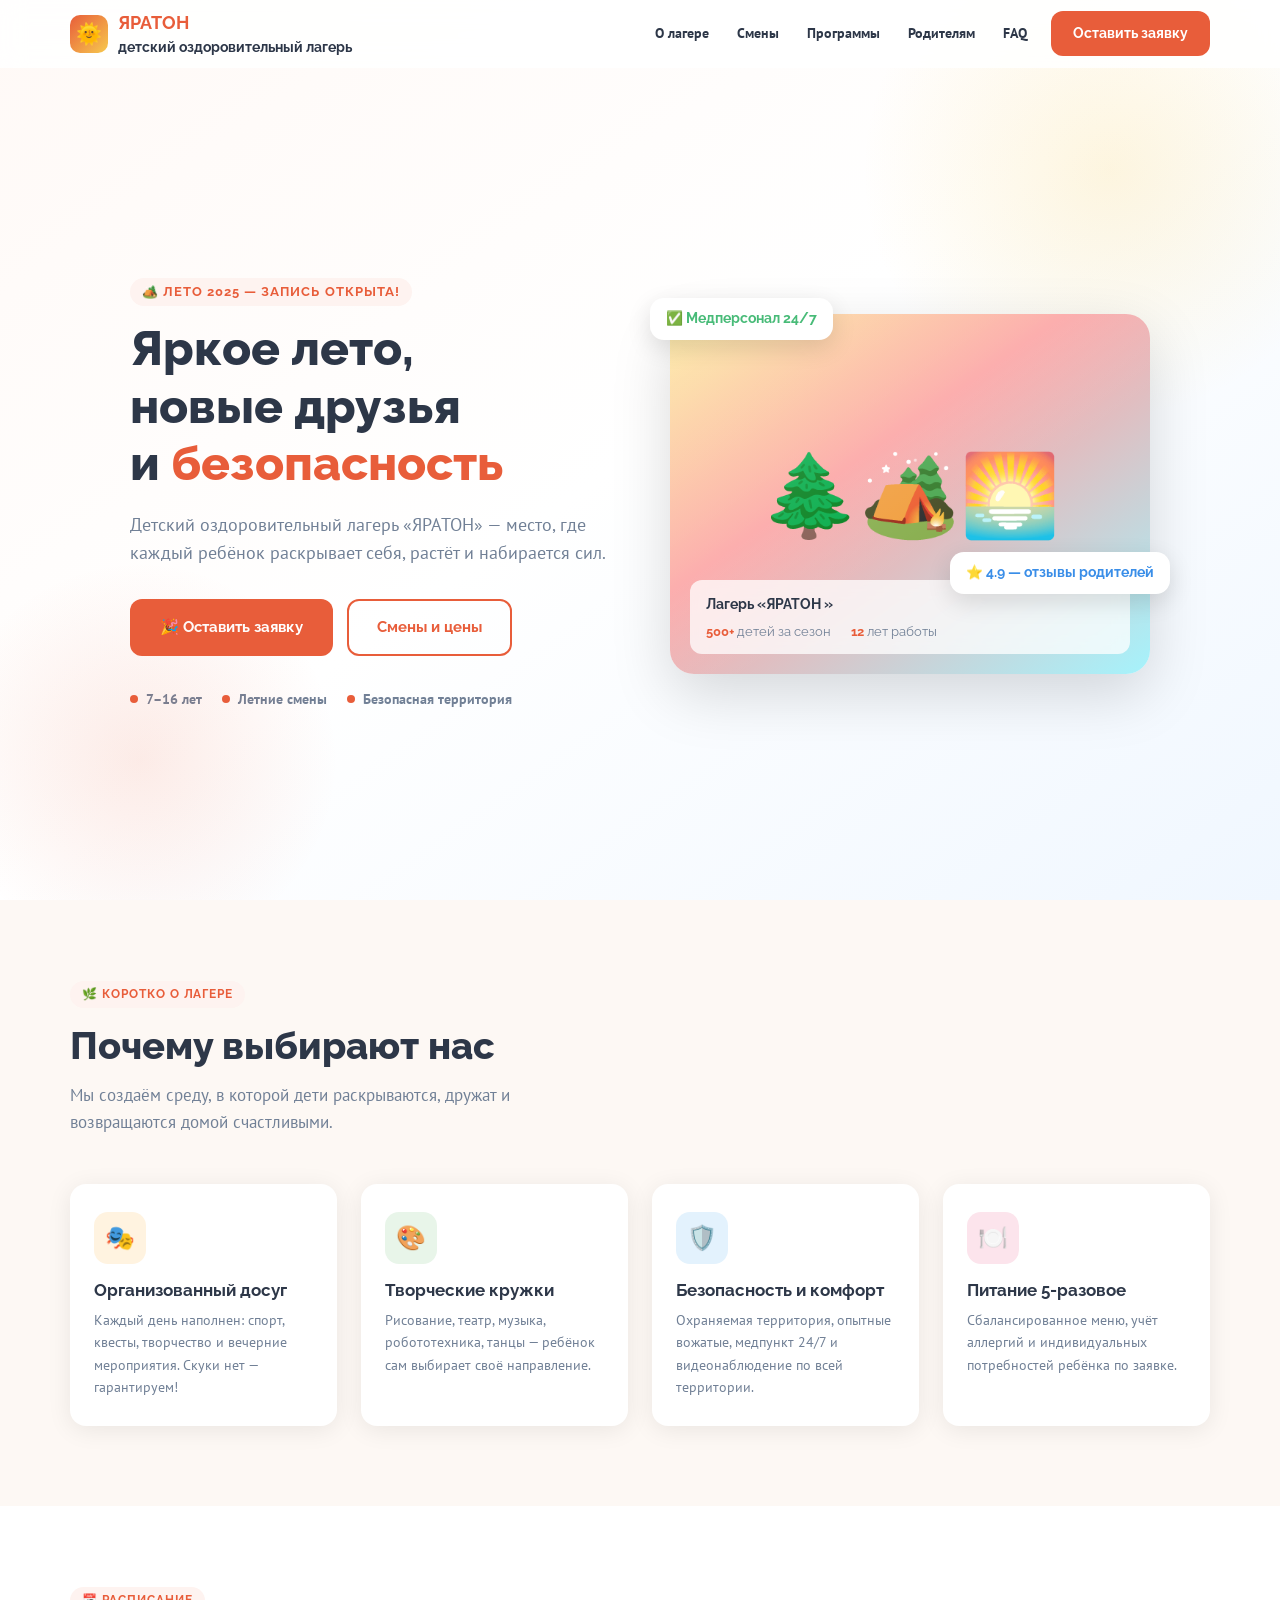
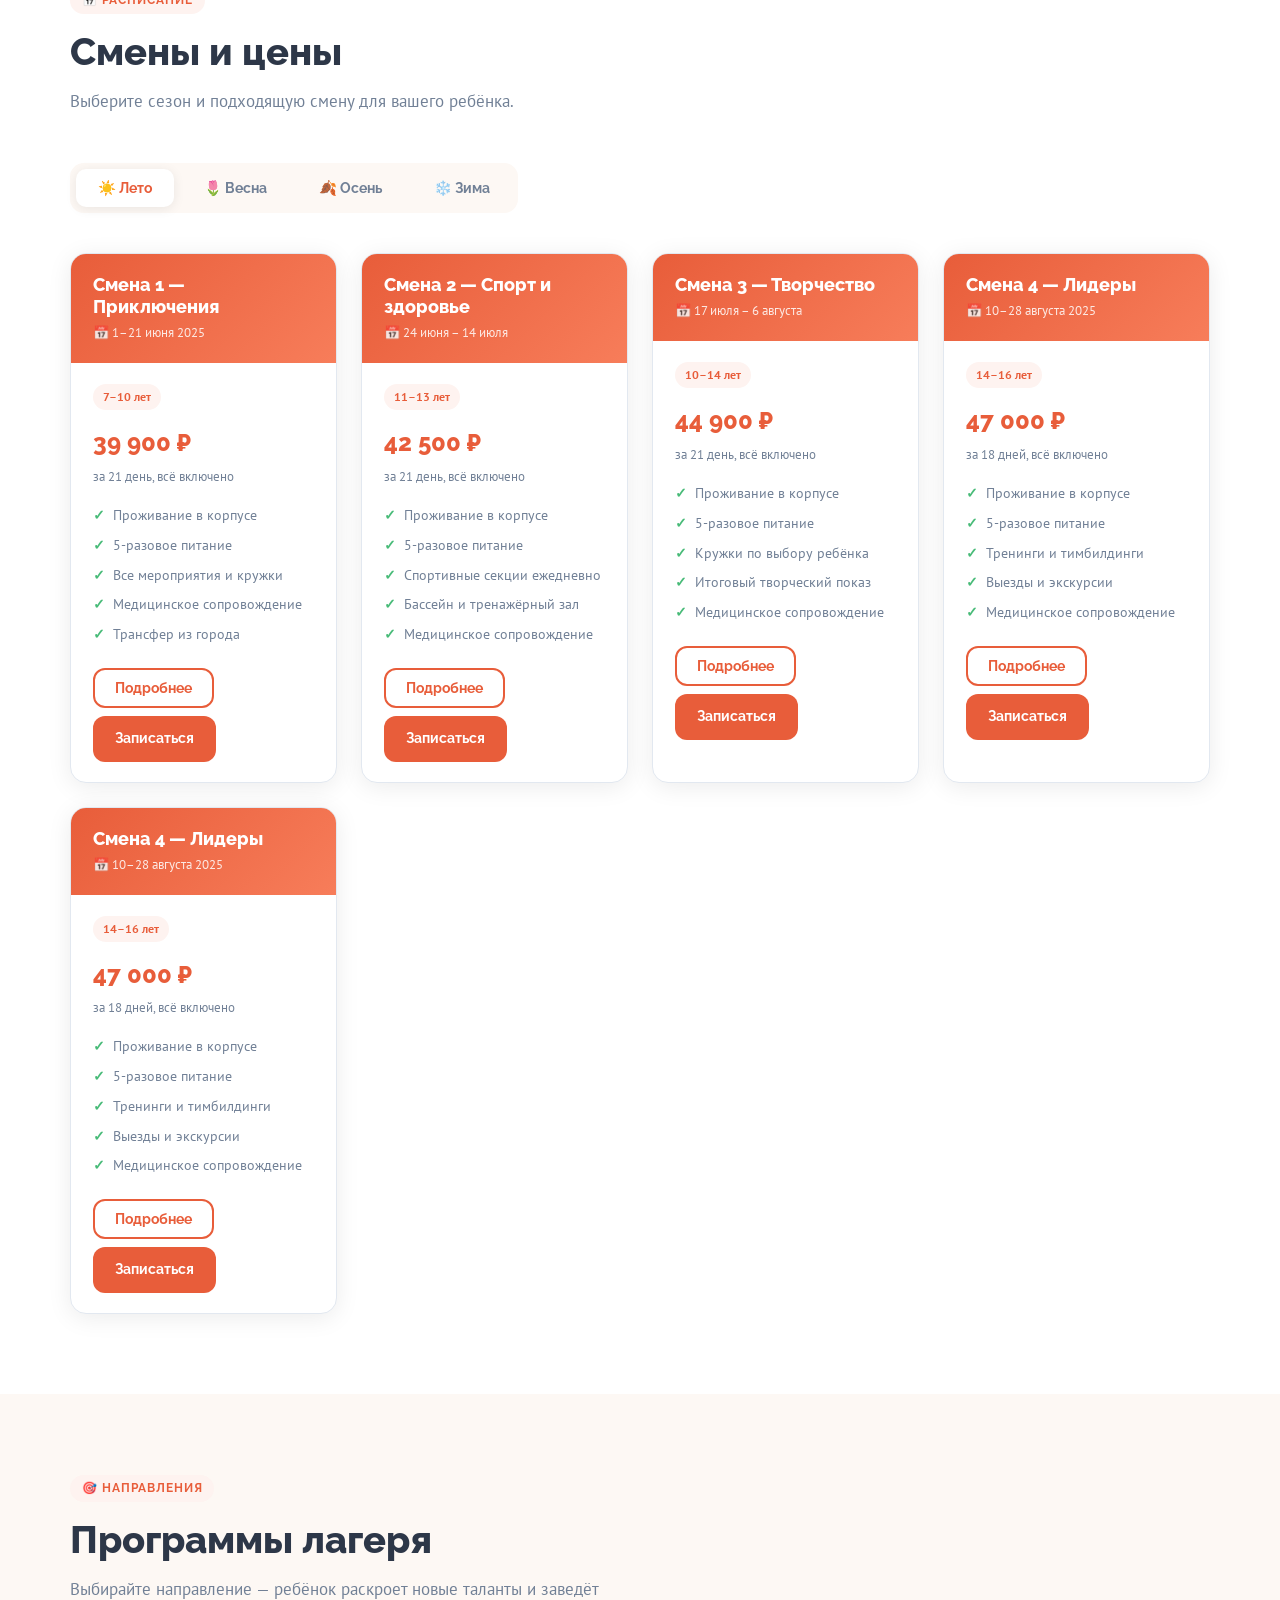
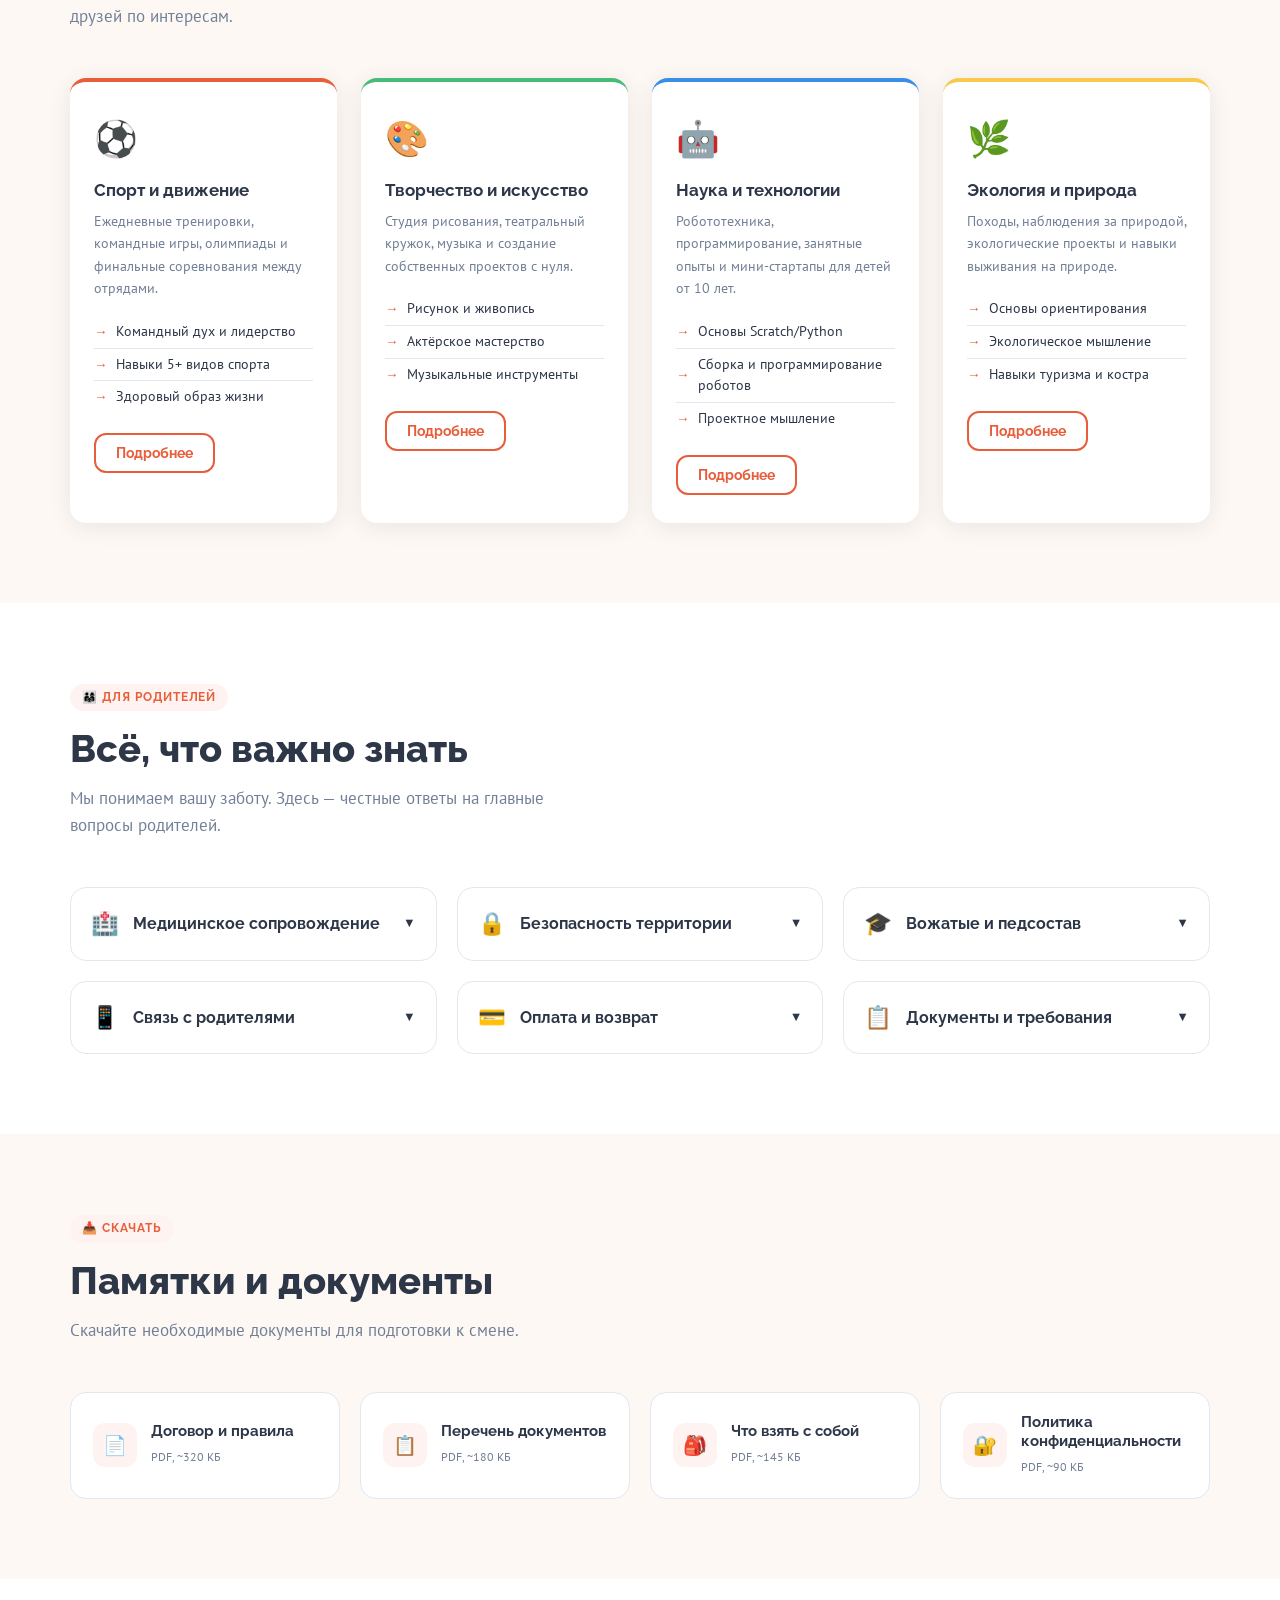
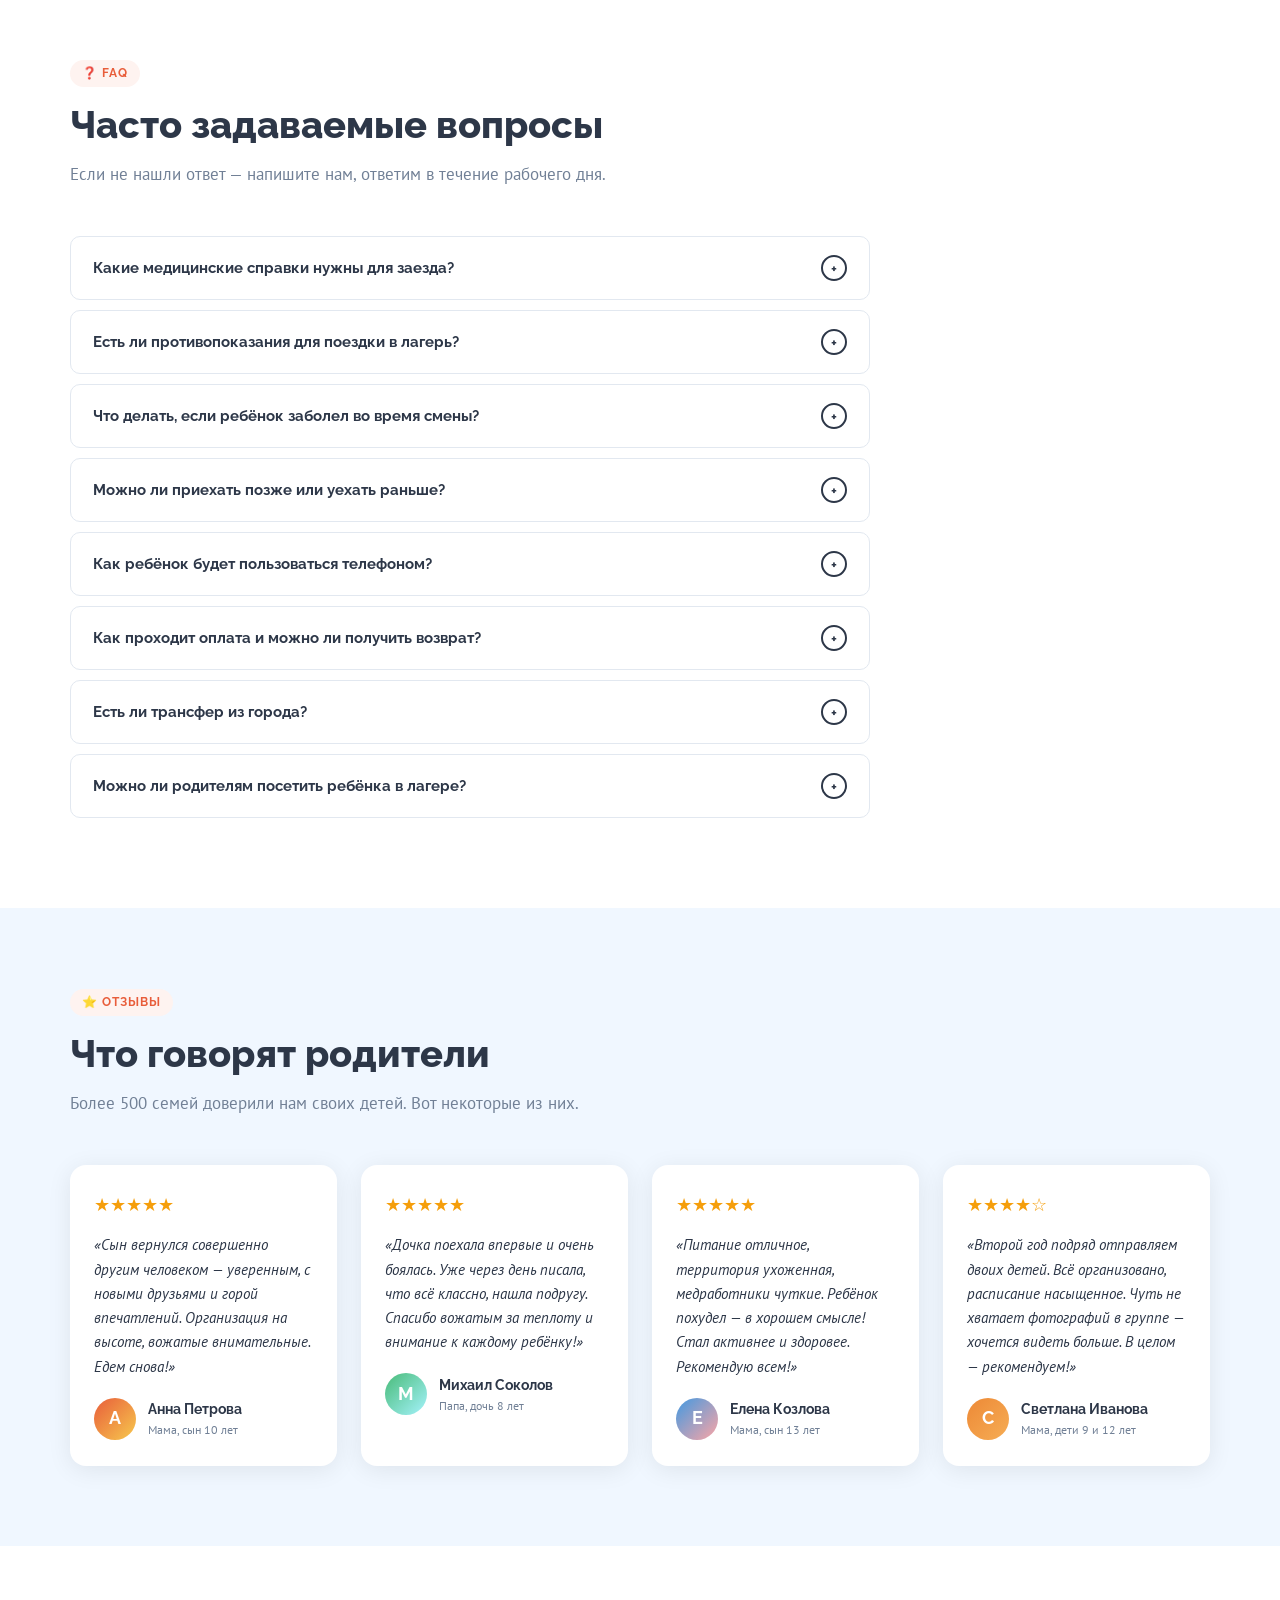
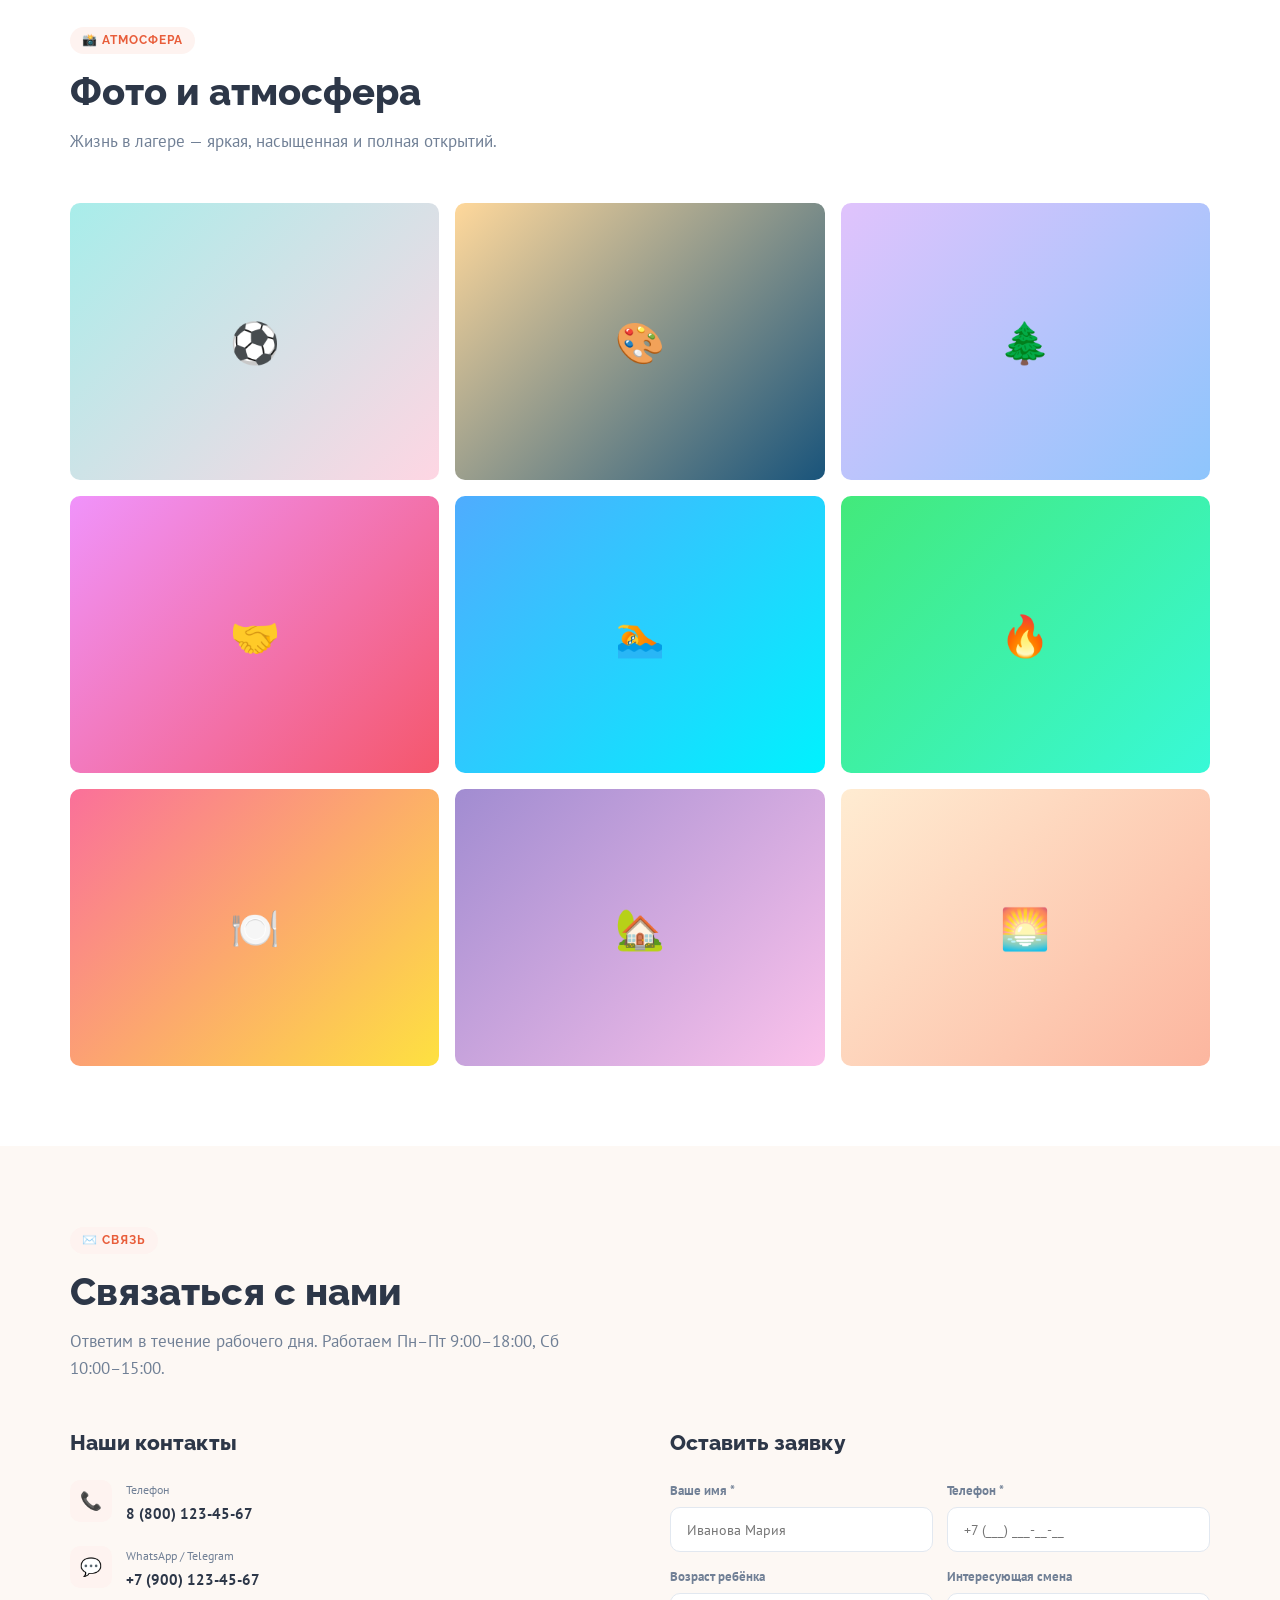
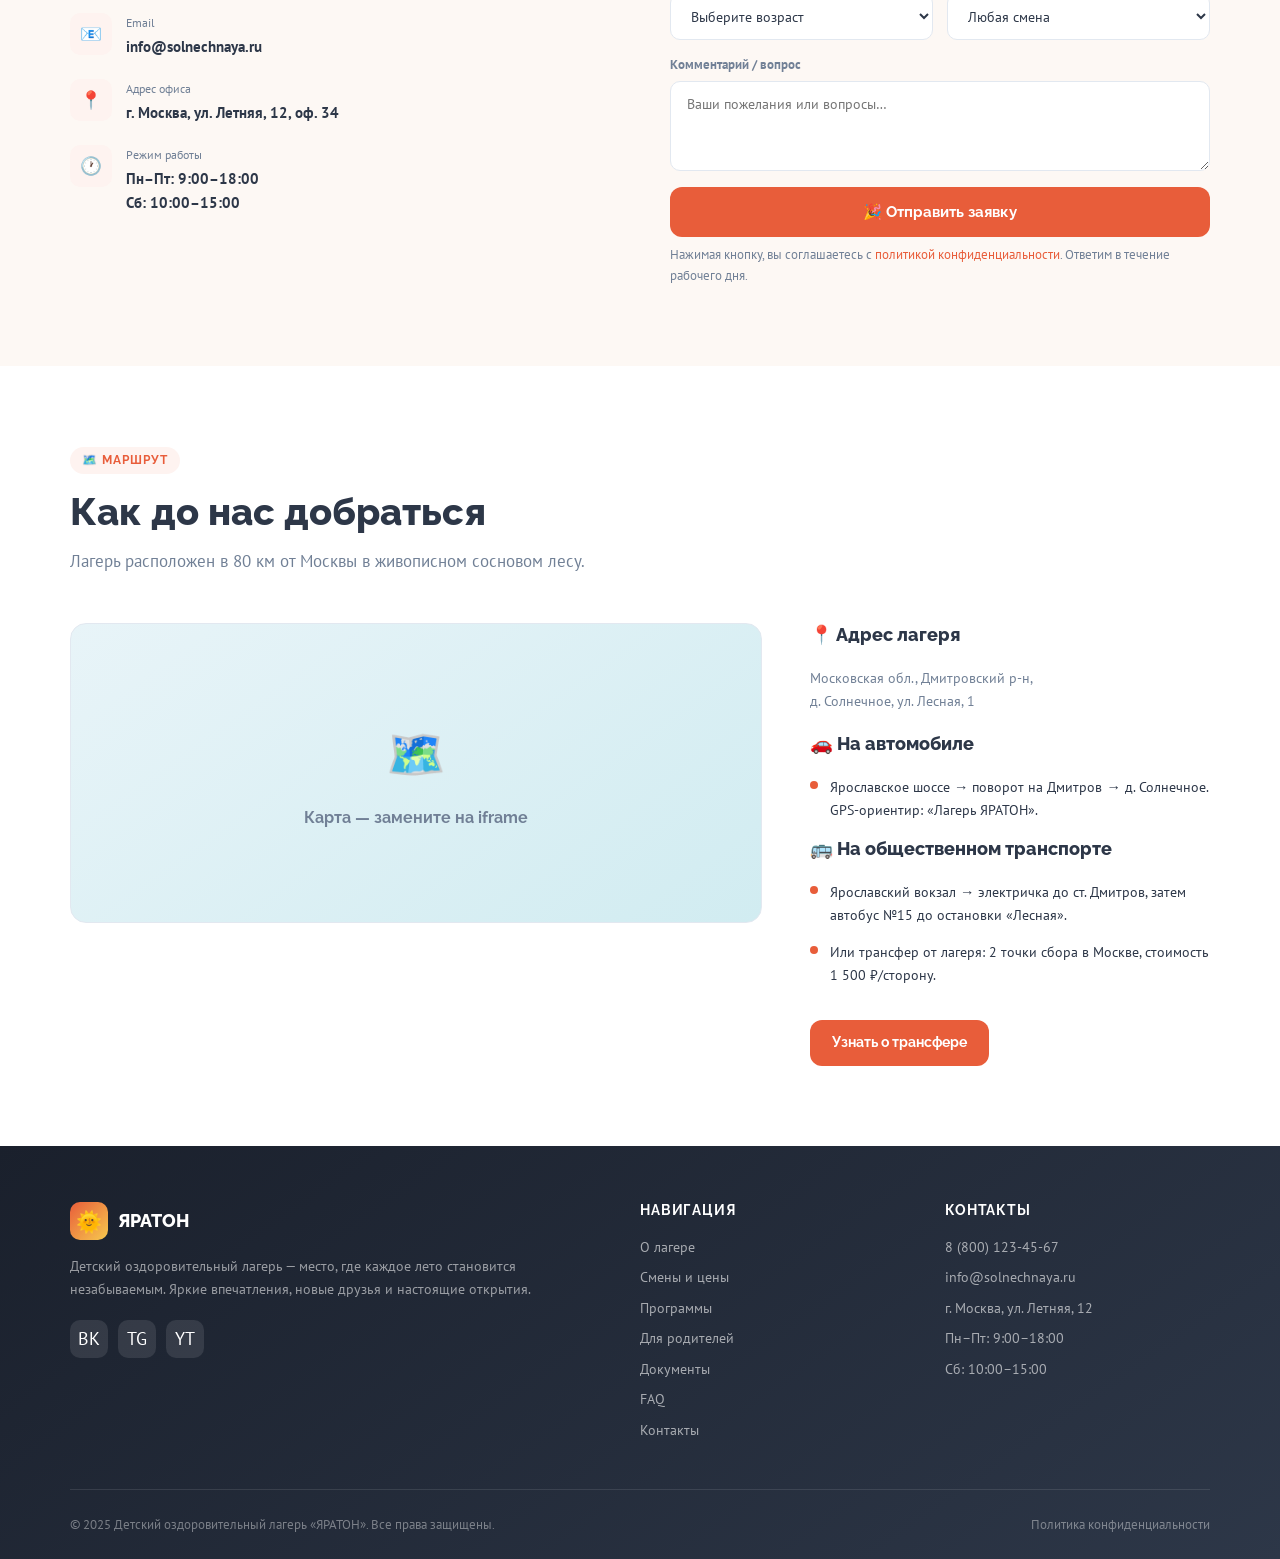
==== camp-landing.html @ 7d393b55 "Add files via upload" ====
<!DOCTYPE html>
<html lang="ru">
<head>
<meta charset="UTF-8">
<meta name="viewport" content="width=device-width, initial-scale=1.0">
<title>Лагерь «Яратон» — детский оздоровительный лагерь</title>
<link href="https://fonts.googleapis.com/css2?family=Raleway:wght@400;600;700;800&family=PT+Sans:wght@400;700&display=swap" rel="stylesheet">
<style>
/* ===== RESET & BASE ===== */
*, *::before, *::after { box-sizing: border-box; margin: 0; padding: 0; }
html { scroll-behavior: smooth; font-size: 16px; }
body {
  font-family: 'PT Sans', sans-serif;
  color: #2d3748;
  background: #fff;
  overflow-x: hidden;
  line-height: 1.6;
}

/* ===== VARIABLES ===== */
:root {
  --primary: #e85d3a;
  --primary-dark: #c94825;
  --primary-light: #fef3f0;
  --secondary: #3a8ee8;
  --accent: #f7c94e;
  --green: #48bb78;
  --bg-soft: #fdf8f4;
  --bg-section: #f0f7ff;
  --text: #2d3748;
  --text-light: #718096;
  --border: #e2e8f0;
  --radius: 16px;
  --radius-sm: 10px;
  --shadow: 0 4px 24px rgba(0,0,0,.08);
  --shadow-hover: 0 12px 40px rgba(0,0,0,.15);
  --transition: .28s cubic-bezier(.4,0,.2,1);
}

h1,h2,h3,h4,h5 { font-family: 'Raleway', sans-serif; line-height: 1.25; }
a { color: inherit; text-decoration: none; }
img { display: block; max-width: 100%; }
ul { list-style: none; }
button, input, textarea, select { font-family: 'PT Sans', sans-serif; }

/* ===== UTILITY ===== */
.container { max-width: 1180px; margin: 0 auto; padding: 0 20px; }
.section { padding: 80px 0; }
.section-title {
  font-size: clamp(1.6rem, 3vw, 2.4rem);
  font-weight: 800;
  color: var(--text);
  margin-bottom: 12px;
}
.section-sub {
  color: var(--text-light);
  font-size: 1.05rem;
  margin-bottom: 48px;
  max-width: 540px;
}
.tag {
  display: inline-block;
  background: var(--primary-light);
  color: var(--primary);
  font-family: 'Raleway', sans-serif;
  font-size: .75rem;
  font-weight: 700;
  letter-spacing: .08em;
  text-transform: uppercase;
  padding: 4px 12px;
  border-radius: 999px;
  margin-bottom: 14px;
}

/* ===== BUTTONS ===== */
.btn {
  display: inline-flex; align-items: center; gap: 8px;
  padding: 14px 28px;
  border-radius: 12px;
  font-family: 'Raleway', sans-serif;
  font-weight: 700;
  font-size: .95rem;
  cursor: pointer;
  border: 2px solid transparent;
  transition: var(--transition);
  outline: none;
  white-space: nowrap;
}
.btn:focus-visible { box-shadow: 0 0 0 3px rgba(232,93,58,.4); }
.btn-primary {
  background: var(--primary);
  color: #fff;
}
.btn-primary:hover { background: var(--primary-dark); transform: translateY(-2px); box-shadow: 0 8px 24px rgba(232,93,58,.35); }
.btn-secondary {
  background: transparent;
  color: var(--primary);
  border-color: var(--primary);
}
.btn-secondary:hover { background: var(--primary-light); transform: translateY(-2px); }
.btn-sm { padding: 10px 20px; font-size: .85rem; }

/* ===== HEADER ===== */
#header {
  position: fixed; top: 0; left: 0; right: 0; z-index: 1000;
  background: rgba(255,255,255,.85);
  backdrop-filter: blur(12px);
  -webkit-backdrop-filter: blur(12px);
  border-bottom: 1px solid transparent;
  transition: border-color .3s, box-shadow .3s;
  height: 68px;
  display: flex; align-items: center;
}
#header.scrolled {
  border-color: var(--border);
  box-shadow: 0 2px 20px rgba(0,0,0,.08);
}
.header-inner {
  display: flex; align-items: center; justify-content: space-between;
  width: 100%;
}
.logo {
  display: flex; align-items: center; gap: 10px;
  font-family: 'Raleway', sans-serif;
  font-weight: 800;
  font-size: 1.15rem;
  color: var(--primary);
}
.logo-icon {
  width: 38px; height: 38px;
  background: linear-gradient(135deg, var(--primary) 0%, var(--accent) 100%);
  border-radius: 10px;
  display: flex; align-items: center; justify-content: center;
  font-size: 1.3rem;
  flex-shrink: 0;
}
.logo span { color: var(--text); font-weight: 700; font-size: .85rem; display: block; }
.logo b { color: var(--primary); }

nav { display: flex; align-items: center; gap: 4px; }
nav a {
  padding: 8px 12px;
  border-radius: 8px;
  font-size: .88rem;
  font-weight: 600;
  color: var(--text);
  transition: background .2s, color .2s;
}
nav a:hover { background: var(--primary-light); color: var(--primary); }
.nav-cta { margin-left: 8px; }

/* BURGER */
.burger {
  display: none;
  flex-direction: column; gap: 5px;
  cursor: pointer;
  background: none; border: none; padding: 6px;
  border-radius: 8px;
  aria-label: "Меню";
}
.burger span {
  display: block; width: 24px; height: 2px;
  background: var(--text); border-radius: 2px;
  transition: var(--transition);
}
.burger.open span:nth-child(1) { transform: translateY(7px) rotate(45deg); }
.burger.open span:nth-child(2) { opacity: 0; }
.burger.open span:nth-child(3) { transform: translateY(-7px) rotate(-45deg); }

.mobile-menu {
  display: none;
  position: fixed; top: 68px; left: 0; right: 0; z-index: 999;
  background: rgba(255,255,255,.97);
  backdrop-filter: blur(16px);
  padding: 20px;
  flex-direction: column; gap: 4px;
  border-bottom: 1px solid var(--border);
  box-shadow: 0 8px 30px rgba(0,0,0,.1);
}
.mobile-menu.open { display: flex; }
.mobile-menu a {
  padding: 12px 16px;
  border-radius: 10px;
  font-weight: 600;
  font-size: 1rem;
  color: var(--text);
  transition: background .2s;
}
.mobile-menu a:hover { background: var(--primary-light); color: var(--primary); }

/* ===== HERO ===== */
#hero {
  min-height: 100vh;
  padding-top: 88px;
  background: linear-gradient(145deg, #fff9f6 0%, #fff 50%, #f0f7ff 100%);
  display: flex; align-items: center;
  position: relative; overflow: hidden;
}
#hero::before {
  content: '';
  position: absolute; top: -80px; right: -80px;
  width: 500px; height: 500px;
  background: radial-gradient(circle, rgba(247,201,78,.18) 0%, transparent 70%);
  pointer-events: none;
}
#hero::after {
  content: '';
  position: absolute; bottom: -60px; left: -60px;
  width: 400px; height: 400px;
  background: radial-gradient(circle, rgba(232,93,58,.12) 0%, transparent 70%);
  pointer-events: none;
}
.hero-grid {
  display: grid; grid-template-columns: 1fr 1fr; gap: 60px;
  align-items: center; width: 100%;
}
.hero-tag { font-size: .8rem; }
.hero-title {
  font-size: clamp(1.8rem, 4vw, 3rem);
  font-weight: 800;
  color: var(--text);
  margin-bottom: 18px;
  line-height: 1.2;
}
.hero-title span { color: var(--primary); }
.hero-sub {
  font-size: 1.1rem;
  color: var(--text-light);
  margin-bottom: 32px;
  max-width: 480px;
}
.hero-btns { display: flex; gap: 14px; flex-wrap: wrap; margin-bottom: 32px; }
.hero-badges {
  display: flex; gap: 20px; flex-wrap: wrap;
}
.hero-badge {
  display: flex; align-items: center; gap: 8px;
  font-size: .88rem; font-weight: 600; color: var(--text-light);
}
.hero-badge-dot {
  width: 8px; height: 8px; border-radius: 50%;
  background: var(--primary); flex-shrink: 0;
}

/* Hero image placeholder */
.hero-visual {
  position: relative;
}
.hero-card {
  background: linear-gradient(145deg, #fde68a 0%, #fca5a5 40%, #a5f3fc 100%);
  border-radius: 24px;
  aspect-ratio: 4/3;
  display: flex; align-items: center; justify-content: center;
  font-size: 5rem;
  box-shadow: 0 20px 60px rgba(0,0,0,.15);
  position: relative; overflow: hidden;
}
.hero-card::before {
  content: '';
  position: absolute; inset: 0;
  background: linear-gradient(145deg, rgba(255,255,255,.3) 0%, transparent 60%);
}
.hero-card-label {
  position: absolute; bottom: 20px; left: 20px; right: 20px;
  background: rgba(255,255,255,.75);
  backdrop-filter: blur(8px);
  border-radius: 12px;
  padding: 12px 16px;
  font-family: 'Raleway', sans-serif;
  font-weight: 700;
  font-size: .9rem;
  color: var(--text);
}
.hero-card-stat {
  display: flex; gap: 20px; margin-top: 6px;
}
.hero-card-stat span {
  font-size: .8rem; color: var(--text-light); font-weight: 400;
}
.hero-card-stat b { color: var(--primary); }
.float-badge {
  position: absolute;
  background: #fff;
  border-radius: 14px;
  padding: 10px 16px;
  box-shadow: 0 8px 24px rgba(0,0,0,.12);
  font-family: 'Raleway', sans-serif;
  font-weight: 700;
  font-size: .85rem;
  white-space: nowrap;
}
.float-badge-1 { top: -16px; left: -20px; color: var(--green); }
.float-badge-2 { bottom: 80px; right: -20px; color: var(--secondary); }

/* ===== ABOUT ===== */
#about { background: var(--bg-soft); }
.cards-grid {
  display: grid;
  grid-template-columns: repeat(auto-fit, minmax(230px, 1fr));
  gap: 24px;
}
.card {
  background: #fff;
  border-radius: var(--radius);
  padding: 28px 24px;
  box-shadow: var(--shadow);
  transition: var(--transition);
}
.card:hover { transform: translateY(-4px); box-shadow: var(--shadow-hover); }
.card-icon {
  width: 52px; height: 52px;
  border-radius: 14px;
  display: flex; align-items: center; justify-content: center;
  font-size: 1.5rem;
  margin-bottom: 16px;
}
.card-icon-1 { background: #fff3e0; }
.card-icon-2 { background: #e8f5e9; }
.card-icon-3 { background: #e3f2fd; }
.card-icon-4 { background: #fce4ec; }
.card h3 {
  font-size: 1.05rem; font-weight: 700; margin-bottom: 8px;
}
.card p { font-size: .9rem; color: var(--text-light); line-height: 1.55; }

/* ===== SHIFTS ===== */
#shifts { background: #fff; }
.tabs {
  display: flex; gap: 8px;
  background: var(--bg-soft);
  border-radius: 14px;
  padding: 6px;
  margin-bottom: 40px;
  width: fit-content;
  flex-wrap: wrap;
}
.tab-btn {
  padding: 10px 22px;
  border-radius: 10px;
  border: none;
  background: transparent;
  font-family: 'Raleway', sans-serif;
  font-weight: 700;
  font-size: .9rem;
  color: var(--text-light);
  cursor: pointer;
  transition: var(--transition);
}
.tab-btn.active {
  background: #fff;
  color: var(--primary);
  box-shadow: 0 2px 12px rgba(0,0,0,.08);
}
.tab-content { display: none; }
.tab-content.active { display: block; }

.shifts-grid {
  display: grid;
  grid-template-columns: repeat(auto-fit, minmax(250px, 1fr));
  gap: 24px;
}
.shift-card {
  background: #fff;
  border: 1px solid var(--border);
  border-radius: var(--radius);
  overflow: hidden;
  box-shadow: var(--shadow);
  transition: var(--transition);
}
.shift-card:hover { transform: translateY(-4px); box-shadow: var(--shadow-hover); }
.shift-top {
  background: linear-gradient(135deg, var(--primary) 0%, #f77d5a 100%);
  color: #fff;
  padding: 20px 22px;
}
.shift-top h3 { font-size: 1.1rem; font-weight: 800; margin-bottom: 4px; }
.shift-dates { font-size: .82rem; opacity: .85; }
.shift-body { padding: 20px 22px; }
.shift-age {
  display: inline-block;
  background: var(--primary-light);
  color: var(--primary);
  font-size: .78rem; font-weight: 700;
  padding: 3px 10px; border-radius: 999px;
  margin-bottom: 14px;
}
.shift-price {
  font-family: 'Raleway', sans-serif;
  font-size: 1.5rem; font-weight: 800;
  color: var(--primary); margin-bottom: 4px;
}
.shift-price-note { font-size: .8rem; color: var(--text-light); margin-bottom: 14px; }
.shift-includes { margin-bottom: 18px; }
.shift-includes li {
  font-size: .85rem; color: var(--text-light);
  padding: 4px 0;
  display: flex; align-items: center; gap: 8px;
}
.shift-includes li::before { content: '✓'; color: var(--green); font-weight: 700; flex-shrink: 0; }
.shift-btns { display: flex; gap: 8px; flex-wrap: wrap; }

/* ===== PROGRAMS ===== */
#programs { background: var(--bg-soft); }
.programs-grid {
  display: grid;
  grid-template-columns: repeat(auto-fit, minmax(250px, 1fr));
  gap: 24px;
}
.prog-card {
  background: #fff;
  border-radius: var(--radius);
  padding: 28px 24px;
  box-shadow: var(--shadow);
  transition: var(--transition);
  border-top: 4px solid transparent;
}
.prog-card:nth-child(1) { border-color: var(--primary); }
.prog-card:nth-child(2) { border-color: var(--green); }
.prog-card:nth-child(3) { border-color: var(--secondary); }
.prog-card:nth-child(4) { border-color: var(--accent); }
.prog-card:hover { transform: translateY(-4px); box-shadow: var(--shadow-hover); }
.prog-icon {
  font-size: 2.2rem; margin-bottom: 14px;
}
.prog-card h3 { font-size: 1.08rem; font-weight: 700; margin-bottom: 8px; }
.prog-card > p { font-size: .88rem; color: var(--text-light); margin-bottom: 16px; }
.prog-learns { margin-bottom: 20px; }
.prog-learns li {
  font-size: .85rem; color: var(--text);
  padding: 5px 0;
  display: flex; align-items: center; gap: 8px;
  border-bottom: 1px solid var(--border);
}
.prog-learns li:last-child { border: none; }
.prog-learns li::before { content: '→'; color: var(--primary); font-weight: 700; }

/* ===== PARENTS ===== */
#parents { background: #fff; }
.parents-grid {
  display: grid;
  grid-template-columns: repeat(auto-fit, minmax(300px, 1fr));
  gap: 20px;
}
.parent-item {
  border: 1px solid var(--border);
  border-radius: var(--radius);
  overflow: hidden;
}
.parent-summary {
  display: flex; align-items: center; gap: 14px;
  padding: 18px 20px;
  cursor: pointer;
  user-select: none;
  font-family: 'Raleway', sans-serif;
  font-weight: 700;
  font-size: 1rem;
  transition: background .2s;
  list-style: none;
}
.parent-summary::-webkit-details-marker { display: none; }
.parent-item[open] .parent-summary { background: var(--primary-light); color: var(--primary); }
.parent-summary:hover { background: var(--bg-soft); }
.parent-emoji { font-size: 1.4rem; }
.parent-arrow {
  margin-left: auto;
  font-size: .8rem;
  transition: transform .3s;
}
.parent-item[open] .parent-arrow { transform: rotate(180deg); }
.parent-body {
  padding: 0 20px 18px 54px;
  font-size: .9rem; color: var(--text-light); line-height: 1.65;
}

/* ===== DOCS ===== */
#docs { background: var(--bg-soft); }
.docs-grid {
  display: grid;
  grid-template-columns: repeat(auto-fit, minmax(220px, 1fr));
  gap: 20px;
}
.doc-btn {
  display: flex; align-items: center; gap: 14px;
  background: #fff;
  border: 1px solid var(--border);
  border-radius: var(--radius);
  padding: 20px 22px;
  cursor: pointer;
  transition: var(--transition);
  text-align: left;
}
.doc-btn:hover { border-color: var(--primary); transform: translateY(-3px); box-shadow: var(--shadow-hover); }
.doc-btn:hover .doc-icon { background: var(--primary); color: #fff; }
.doc-icon {
  width: 44px; height: 44px; flex-shrink: 0;
  background: var(--primary-light);
  color: var(--primary);
  border-radius: 12px;
  display: flex; align-items: center; justify-content: center;
  font-size: 1.2rem;
  transition: var(--transition);
}
.doc-info h4 { font-size: .95rem; font-weight: 700; margin-bottom: 2px; }
.doc-info span { font-size: .78rem; color: var(--text-light); }

/* ===== FAQ ===== */
#faq { background: #fff; }
.faq-list { max-width: 800px; }
.faq-item {
  border: 1px solid var(--border);
  border-radius: var(--radius-sm);
  margin-bottom: 10px;
  overflow: hidden;
}
.faq-summary {
  display: flex; align-items: center; justify-content: space-between; gap: 12px;
  padding: 18px 22px;
  cursor: pointer;
  user-select: none;
  font-family: 'Raleway', sans-serif;
  font-weight: 700;
  font-size: .95rem;
  transition: background .2s;
  list-style: none;
}
.faq-summary::-webkit-details-marker { display: none; }
.faq-item[open] .faq-summary { background: var(--primary-light); color: var(--primary); }
.faq-marker {
  width: 26px; height: 26px; flex-shrink: 0;
  border-radius: 50%;
  border: 2px solid currentColor;
  display: flex; align-items: center; justify-content: center;
  font-size: .9rem;
  transition: transform .3s;
}
.faq-item[open] .faq-marker { transform: rotate(45deg); }
.faq-body {
  padding: 0 22px 18px;
  font-size: .9rem; color: var(--text-light); line-height: 1.7;
}

/* ===== REVIEWS ===== */
#reviews { background: var(--bg-section); }
.reviews-grid {
  display: grid;
  grid-template-columns: repeat(auto-fit, minmax(260px, 1fr));
  gap: 24px;
}
.review-card {
  background: #fff;
  border-radius: var(--radius);
  padding: 26px 24px;
  box-shadow: var(--shadow);
  transition: var(--transition);
}
.review-card:hover { transform: translateY(-4px); box-shadow: var(--shadow-hover); }
.review-stars { color: #f59e0b; font-size: 1.1rem; margin-bottom: 14px; }
.review-text {
  font-size: .92rem; color: var(--text); line-height: 1.65; margin-bottom: 18px;
  font-style: italic;
}
.review-author { display: flex; align-items: center; gap: 12px; }
.review-ava {
  width: 42px; height: 42px; border-radius: 50%;
  background: linear-gradient(135deg, var(--primary), var(--accent));
  display: flex; align-items: center; justify-content: center;
  font-size: 1.1rem; color: #fff; font-weight: 700;
  font-family: 'Raleway', sans-serif;
  flex-shrink: 0;
}
.review-name { font-family: 'Raleway', sans-serif; font-weight: 700; font-size: .9rem; }
.review-role { font-size: .78rem; color: var(--text-light); }

/* ===== GALLERY ===== */
#gallery { background: #fff; }
.gallery-grid {
  display: grid;
  grid-template-columns: repeat(3, 1fr);
  gap: 16px;
}
.gallery-item {
  border-radius: var(--radius-sm);
  overflow: hidden;
  aspect-ratio: 4/3;
  position: relative;
  cursor: pointer;
}
.gallery-ph {
  width: 100%; height: 100%;
  display: flex; align-items: center; justify-content: center;
  font-size: 2.5rem;
  transition: transform .4s;
}
.gallery-item:nth-child(1) .gallery-ph { background: linear-gradient(135deg, #a8edea, #fed6e3); }
.gallery-item:nth-child(2) .gallery-ph { background: linear-gradient(135deg, #ffd89b, #19547b); }
.gallery-item:nth-child(3) .gallery-ph { background: linear-gradient(135deg, #e0c3fc, #8ec5fc); }
.gallery-item:nth-child(4) .gallery-ph { background: linear-gradient(135deg, #f093fb, #f5576c); }
.gallery-item:nth-child(5) .gallery-ph { background: linear-gradient(135deg, #4facfe, #00f2fe); }
.gallery-item:nth-child(6) .gallery-ph { background: linear-gradient(135deg, #43e97b, #38f9d7); }
.gallery-item:nth-child(7) .gallery-ph { background: linear-gradient(135deg, #fa709a, #fee140); }
.gallery-item:nth-child(8) .gallery-ph { background: linear-gradient(135deg, #a18cd1, #fbc2eb); }
.gallery-item:nth-child(9) .gallery-ph { background: linear-gradient(135deg, #ffecd2, #fcb69f); }
.gallery-overlay {
  position: absolute; inset: 0;
  background: rgba(0,0,0,.45);
  display: flex; align-items: center; justify-content: center;
  color: #fff; font-size: 1.8rem;
  opacity: 0; transition: opacity .3s;
}
.gallery-item:hover .gallery-ph { transform: scale(1.08); }
.gallery-item:hover .gallery-overlay { opacity: 1; }

/* ===== CONTACTS ===== */
#contacts { background: var(--bg-soft); }
.contacts-grid {
  display: grid; grid-template-columns: 1fr 1fr; gap: 60px; align-items: start;
}
.contacts-info h3 {
  font-size: 1.3rem; font-weight: 800; margin-bottom: 24px;
}
.contact-row {
  display: flex; gap: 14px; align-items: flex-start;
  margin-bottom: 20px;
}
.contact-icon {
  width: 42px; height: 42px; flex-shrink: 0;
  background: var(--primary-light);
  color: var(--primary);
  border-radius: 10px;
  display: flex; align-items: center; justify-content: center;
  font-size: 1.1rem;
}
.contact-label { font-size: .78rem; color: var(--text-light); margin-bottom: 2px; }
.contact-val { font-weight: 700; font-size: .95rem; }
.contact-val a:hover { color: var(--primary); }

.form-grid { display: grid; grid-template-columns: 1fr 1fr; gap: 14px; }
.form-group { display: flex; flex-direction: column; gap: 6px; }
.form-group.full { grid-column: 1 / -1; }
.form-group label { font-size: .82rem; font-weight: 700; color: var(--text-light); }
.form-group input, .form-group textarea, .form-group select {
  padding: 12px 16px;
  border: 1.5px solid var(--border);
  border-radius: 10px;
  font-size: .9rem;
  transition: border-color .2s;
  background: #fff;
  color: var(--text);
}
.form-group input:focus, .form-group textarea:focus, .form-group select:focus {
  outline: none; border-color: var(--primary);
}
.form-group textarea { resize: vertical; min-height: 90px; }
.form-note { font-size: .8rem; color: var(--text-light); margin-top: 8px; }

/* ===== ROUTE ===== */
#route { background: #fff; }
.route-grid { display: grid; grid-template-columns: 1fr 400px; gap: 48px; align-items: start; }
.map-placeholder {
  border-radius: var(--radius);
  overflow: hidden;
  height: 300px;
  background: linear-gradient(145deg, #e8f4f8 0%, #d1ecf1 100%);
  display: flex; align-items: center; justify-content: center;
  flex-direction: column; gap: 12px;
  font-size: 3rem;
  color: var(--secondary);
  border: 1px solid var(--border);
  font-family: 'Raleway', sans-serif;
}
.map-placeholder span { font-size: 1rem; font-weight: 700; color: var(--text-light); }
.route-info h3 { font-size: 1.15rem; font-weight: 800; margin-bottom: 20px; }
.route-item {
  display: flex; gap: 12px; align-items: flex-start;
  margin-bottom: 14px;
  font-size: .9rem;
}
.route-bullet {
  width: 8px; height: 8px; border-radius: 50%;
  background: var(--primary); flex-shrink: 0; margin-top: 6px;
}

/* ===== FOOTER ===== */
footer {
  background: linear-gradient(145deg, #1a202c 0%, #2d3748 100%);
  color: rgba(255,255,255,.75);
  padding: 56px 0 24px;
}
.footer-grid {
  display: grid; grid-template-columns: 2fr 1fr 1fr; gap: 40px;
  margin-bottom: 40px;
}
.footer-logo {
  display: flex; align-items: center; gap: 10px;
  font-family: 'Raleway', sans-serif;
  font-weight: 800; font-size: 1.1rem; color: #fff;
  margin-bottom: 14px;
}
.footer-slogan { font-size: .9rem; color: rgba(255,255,255,.55); margin-bottom: 20px; line-height: 1.6; }
.social-links { display: flex; gap: 10px; }
.social-link {
  width: 38px; height: 38px;
  border-radius: 10px;
  background: rgba(255,255,255,.1);
  display: flex; align-items: center; justify-content: center;
  color: #fff; font-size: 1.1rem;
  transition: background .2s;
}
.social-link:hover { background: var(--primary); }
.footer-col h4 {
  font-family: 'Raleway', sans-serif;
  font-size: .88rem; font-weight: 700;
  color: #fff; letter-spacing: .06em; text-transform: uppercase;
  margin-bottom: 16px;
}
.footer-col a, .footer-col p {
  display: block; font-size: .88rem;
  color: rgba(255,255,255,.6);
  margin-bottom: 8px;
  transition: color .2s;
}
.footer-col a:hover { color: var(--accent); }
.footer-bottom {
  border-top: 1px solid rgba(255,255,255,.1);
  padding-top: 24px;
  display: flex; align-items: center; justify-content: space-between;
  gap: 12px; flex-wrap: wrap;
  font-size: .82rem; color: rgba(255,255,255,.4);
}

/* ===== RESPONSIVE ===== */
@media (max-width: 900px) {
  nav { display: none; }
  .burger { display: flex; }
  .hero-grid { grid-template-columns: 1fr; gap: 36px; }
  .hero-visual { order: -1; }
  .contacts-grid { grid-template-columns: 1fr; gap: 40px; }
  .route-grid { grid-template-columns: 1fr; }
  .gallery-grid { grid-template-columns: repeat(2, 1fr); }
  .footer-grid { grid-template-columns: 1fr 1fr; }
}
@media (max-width: 600px) {
  .section { padding: 56px 0; }
  .hero-btns { flex-direction: column; }
  .btn { justify-content: center; }
  .form-grid { grid-template-columns: 1fr; }
  .gallery-grid { grid-template-columns: repeat(2, 1fr); }
  .footer-grid { grid-template-columns: 1fr; }
  .tabs { width: 100%; justify-content: center; }
  .shifts-grid, .programs-grid, .reviews-grid, .docs-grid { grid-template-columns: 1fr; }
}
@media (max-width: 380px) {
  .gallery-grid { grid-template-columns: 1fr 1fr; }
}
</style>
</head>
<body>

<!-- ===== HEADER ===== -->
<header id="header" role="banner">
  <div class="container header-inner">
    <!-- Логотип — редактируй название -->
    <a href="#hero" class="logo" aria-label="Лагерь «Яратон»">
      <div class="logo-icon" aria-hidden="true">🌞</div>
      <div>
        <b>ЯРАТОН</b>
        <span>детский оздоровительный лагерь</span>
      </div>
    </a>

    <!-- Навигация десктоп -->
    <nav aria-label="Основная навигация">
      <a href="#about">О лагере</a>
      <a href="#shifts">Смены</a>
      <a href="#programs">Программы</a>
      <a href="#parents">Родителям</a>
      <a href="#faq">FAQ</a>
      <a href="#contacts" class="btn btn-primary btn-sm nav-cta">Оставить заявку</a>
    </nav>

    <!-- Бургер мобильный -->
    <button class="burger" id="burgerBtn" aria-label="Открыть меню" aria-expanded="false" aria-controls="mobileMenu">
      <span></span><span></span><span></span>
    </button>
  </div>
</header>

<!-- Мобильное меню -->
<nav class="mobile-menu" id="mobileMenu" aria-label="Мобильная навигация">
  <a href="#about">О лагере</a>
  <a href="#shifts">Смены и цены</a>
  <a href="#programs">Программы</a>
  <a href="#parents">Для родителей</a>
  <a href="#docs">Документы</a>
  <a href="#faq">FAQ</a>
  <a href="#reviews">Отзывы</a>
  <a href="#contacts">Связаться с нами</a>
</nav>

<!-- ===== HERO ===== -->
<section id="hero" aria-label="Главный экран">
  <div class="container">
    <div class="hero-grid">
      <div class="hero-content">
        <!-- Тег над заголовком -->
        <div class="tag hero-tag">🏕️ Лето 2025 — запись открыта!</div>

        <!-- Главный заголовок — редактируй текст -->
        <h1 class="hero-title">
          Яркое лето,<br>
          новые друзья<br>
          и <span>безопасность</span>
        </h1>

        <!-- Подзаголовок -->
        <p class="hero-sub">
          Детский оздоровительный лагерь «ЯРАТОН» — место, где каждый ребёнок раскрывает себя, растёт и набирается сил.
        </p>

        <!-- Кнопки CTA -->
        <div class="hero-btns">
          <a href="#contacts" class="btn btn-primary" aria-label="Оставить заявку на смену">
            🎉 Оставить заявку
          </a>
          <a href="#shifts" class="btn btn-secondary" aria-label="Смотреть смены и цены">
            Смены и цены
          </a>
        </div>

        <!-- Короткие преимущества -->
        <div class="hero-badges">
          <div class="hero-badge"><div class="hero-badge-dot"></div> 7–16 лет</div>
          <div class="hero-badge"><div class="hero-badge-dot"></div> Летние смены</div>
          <div class="hero-badge"><div class="hero-badge-dot"></div> Безопасная территория</div>
        </div>
      </div>

      <!-- Визуальный блок — заглушка фото -->
      <div class="hero-visual">
        <div class="hero-card">
          🌲🏕️🌅
          <div class="hero-card-label">
            Лагерь «ЯРАТОН
            »
            <div class="hero-card-stat">
              <span><b>500+</b> детей за сезон</span>
              <span><b>12</b> лет работы</span>
            </div>
          </div>
        </div>
        <div class="float-badge float-badge-1">✅ Медперсонал 24/7</div>
        <div class="float-badge float-badge-2">⭐ 4.9 — отзывы родителей</div>
      </div>
    </div>
  </div>
</section>


<!-- ===== О ЛАГЕРЕ ===== -->
<section id="about" class="section" aria-labelledby="about-title">
  <div class="container">
    <div class="tag">🌿 Коротко о лагере</div>
    <h2 class="section-title" id="about-title">Почему выбирают нас</h2>
    <p class="section-sub">Мы создаём среду, в которой дети раскрываются, дружат и возвращаются домой счастливыми.</p>

    <!-- 4 карточки преимуществ — редактируй тексты -->
    <div class="cards-grid">
      <div class="card">
        <div class="card-icon card-icon-1">🎭</div>
        <h3>Организованный досуг</h3>
        <p>Каждый день наполнен: спорт, квесты, творчество и вечерние мероприятия. Скуки нет — гарантируем!</p>
      </div>
      <div class="card">
        <div class="card-icon card-icon-2">🎨</div>
        <h3>Творческие кружки</h3>
        <p>Рисование, театр, музыка, робототехника, танцы — ребёнок сам выбирает своё направление.</p>
      </div>
      <div class="card">
        <div class="card-icon card-icon-3">🛡️</div>
        <h3>Безопасность и комфорт</h3>
        <p>Охраняемая территория, опытные вожатые, медпункт 24/7 и видеонаблюдение по всей территории.</p>
      </div>
      <div class="card">
        <div class="card-icon card-icon-4">🍽️</div>
        <h3>Питание 5-разовое</h3>
        <p>Сбалансированное меню, учёт аллергий и индивидуальных потребностей ребёнка по заявке.</p>
      </div>
    </div>
  </div>
</section>


<!-- ===== СМЕНЫ И ЦЕНЫ ===== -->
<section id="shifts" class="section" aria-labelledby="shifts-title">
  <div class="container">
    <div class="tag">📅 Расписание</div>
    <h2 class="section-title" id="shifts-title">Смены и цены</h2>
    <p class="section-sub">Выберите сезон и подходящую смену для вашего ребёнка.</p>

    <!-- Таб-переключатель сезонов -->
    <div class="tabs" role="tablist" aria-label="Выбор сезона">
      <button class="tab-btn active" role="tab" aria-selected="true" data-tab="summer" aria-controls="tab-summer">☀️ Лето</button>
      <button class="tab-btn" role="tab" aria-selected="false" data-tab="spring" aria-controls="tab-spring">🌷 Весна</button>
      <button class="tab-btn" role="tab" aria-selected="false" data-tab="autumn" aria-controls="tab-autumn">🍂 Осень</button>
      <button class="tab-btn" role="tab" aria-selected="false" data-tab="winter" aria-controls="tab-winter">❄️ Зима</button>
    </div>

    <!-- ЛЕТО -->
    <div class="tab-content active" id="tab-summer">
      <div class="shifts-grid">
        <!-- Смена 1 -->
        <div class="shift-card">
          <div class="shift-top">
            <h3>Смена 1 — Приключения</h3>
            <div class="shift-dates">📅 1–21 июня 2025</div>
          </div>
          <div class="shift-body">
            <span class="shift-age">7–10 лет</span>
            <div class="shift-price">39 900 ₽</div>
            <div class="shift-price-note">за 21 день, всё включено</div>
            <ul class="shift-includes">
              <li>Проживание в корпусе</li>
              <li>5-разовое питание</li>
              <li>Все мероприятия и кружки</li>
              <li>Медицинское сопровождение</li>
              <li>Трансфер из города</li>
            </ul>
            <div class="shift-btns">
              <button class="btn btn-secondary btn-sm">Подробнее</button>
              <a href="#contacts" class="btn btn-primary btn-sm">Записаться</a>
            </div>
          </div>
        </div>
        <!-- Смена 2 -->
        <div class="shift-card">
          <div class="shift-top">
            <h3>Смена 2 — Спорт и здоровье</h3>
            <div class="shift-dates">📅 24 июня – 14 июля</div>
          </div>
          <div class="shift-body">
            <span class="shift-age">11–13 лет</span>
            <div class="shift-price">42 500 ₽</div>
            <div class="shift-price-note">за 21 день, всё включено</div>
            <ul class="shift-includes">
              <li>Проживание в корпусе</li>
              <li>5-разовое питание</li>
              <li>Спортивные секции ежедневно</li>
              <li>Бассейн и тренажёрный зал</li>
              <li>Медицинское сопровождение</li>
            </ul>
            <div class="shift-btns">
              <button class="btn btn-secondary btn-sm">Подробнее</button>
              <a href="#contacts" class="btn btn-primary btn-sm">Записаться</a>
            </div>
          </div>
        </div>
        <!-- Смена 3 -->
        <div class="shift-card">
          <div class="shift-top">
            <h3>Смена 3 — Творчество</h3>
            <div class="shift-dates">📅 17 июля – 6 августа</div>
          </div>
          <div class="shift-body">
            <span class="shift-age">10–14 лет</span>
            <div class="shift-price">44 900 ₽</div>
            <div class="shift-price-note">за 21 день, всё включено</div>
            <ul class="shift-includes">
              <li>Проживание в корпусе</li>
              <li>5-разовое питание</li>
              <li>Кружки по выбору ребёнка</li>
              <li>Итоговый творческий показ</li>
              <li>Медицинское сопровождение</li>
            </ul>
            <div class="shift-btns">
              <button class="btn btn-secondary btn-sm">Подробнее</button>
              <a href="#contacts" class="btn btn-primary btn-sm">Записаться</a>
            </div>
          </div>
        </div>
        <!-- Смена 4 -->
        <div class="shift-card">
          <div class="shift-top">
            <h3>Смена 4 — Лидеры</h3>
            <div class="shift-dates">📅 10–28 августа 2025</div>
          </div>
          <div class="shift-body">
            <span class="shift-age">14–16 лет</span>
            <div class="shift-price">47 000 ₽</div>
            <div class="shift-price-note">за 18 дней, всё включено</div>
            <ul class="shift-includes">
              <li>Проживание в корпусе</li>
              <li>5-разовое питание</li>
              <li>Тренинги и тимбилдинги</li>
              <li>Выезды и экскурсии</li>
              <li>Медицинское сопровождение</li>
            </ul>
            <div class="shift-btns">
              <button class="btn btn-secondary btn-sm">Подробнее</button>
              <a href="#contacts" class="btn btn-primary btn-sm">Записаться</a>
            </div>
          </div>
        </div>
        <!-- Смена 5 -->
        <div class="shift-card">
          <div class="shift-top">
            <h3>Смена 4 — Лидеры</h3>
            <div class="shift-dates">📅 10–28 августа 2025</div>
          </div>
          <div class="shift-body">
            <span class="shift-age">14–16 лет</span>
            <div class="shift-price">47 000 ₽</div>
            <div class="shift-price-note">за 18 дней, всё включено</div>
            <ul class="shift-includes">
              <li>Проживание в корпусе</li>
              <li>5-разовое питание</li>
              <li>Тренинги и тимбилдинги</li>
              <li>Выезды и экскурсии</li>
              <li>Медицинское сопровождение</li>
            </ul>
            <div class="shift-btns">
              <button class="btn btn-secondary btn-sm">Подробнее</button>
              <a href="#contacts" class="btn btn-primary btn-sm">Записаться</a>
      </div>
    </div>

    <!-- ВЕСНА -->
    <div class="tab-content" id="tab-spring">
      <div class="shifts-grid">
        <div class="shift-card">
          <div class="shift-top" style="background: linear-gradient(135deg,#48bb78,#68d391)">
            <h3>Весенняя смена</h3>
            <div class="shift-dates">📅 28 апреля – 11 мая 2025</div>
          </div>
          <div class="shift-body">
            <span class="shift-age">7–15 лет</span>
            <div class="shift-price">21 500 ₽</div>
            <div class="shift-price-note">за 14 дней, всё включено</div>
            <ul class="shift-includes">
              <li>Проживание в корпусе</li>
              <li>5-разовое питание</li>
              <li>Праздничная программа</li>
              <li>Медицинское сопровождение</li>
            </ul>
            <div class="shift-btns">
              <button class="btn btn-secondary btn-sm">Подробнее</button>
              <a href="#contacts" class="btn btn-primary btn-sm">Записаться</a>
            </div>
          </div>
        </div>
      </div>
    </div>

    <!-- ОСЕНЬ -->
    <div class="tab-content" id="tab-autumn">
      <div class="shifts-grid">
        <div class="shift-card">
          <div class="shift-top" style="background: linear-gradient(135deg,#ed8936,#f6ad55)">
            <h3>Осенняя смена</h3>
            <div class="shift-dates">📅 27 октября – 5 ноября 2025</div>
          </div>
          <div class="shift-body">
            <span class="shift-age">7–15 лет</span>
            <div class="shift-price">18 900 ₽</div>
            <div class="shift-price-note">за 10 дней, всё включено</div>
            <ul class="shift-includes">
              <li>Проживание в корпусе</li>
              <li>5-разовое питание</li>
              <li>Хэллоуин-фест и квесты</li>
              <li>Медицинское сопровождение</li>
            </ul>
            <div class="shift-btns">
              <button class="btn btn-secondary btn-sm">Подробнее</button>
              <a href="#contacts" class="btn btn-primary btn-sm">Записаться</a>
            </div>
          </div>
        </div>
      </div>
    </div>

    <!-- ЗИМА -->
    <div class="tab-content" id="tab-winter">
      <div class="shifts-grid">
        <div class="shift-card">
          <div class="shift-top" style="background: linear-gradient(135deg,#4299e1,#63b3ed)">
            <h3>Новогодняя смена</h3>
            <div class="shift-dates">📅 28 декабря – 7 января 2026</div>
          </div>
          <div class="shift-body">
            <span class="shift-age">7–16 лет</span>
            <div class="shift-price">32 500 ₽</div>
            <div class="shift-price-note">за 11 дней, всё включено</div>
            <ul class="shift-includes">
              <li>Проживание в корпусе</li>
              <li>5-разовое питание</li>
              <li>Новогодний бал и подарки</li>
              <li>Лыжи и зимние активности</li>
              <li>Медицинское сопровождение</li>
            </ul>
            <div class="shift-btns">
              <button class="btn btn-secondary btn-sm">Подробнее</button>
              <a href="#contacts" class="btn btn-primary btn-sm">Записаться</a>
            </div>
          </div>
        </div>
      </div>
    </div>

  </div>
</section>


<!-- ===== ПРОГРАММЫ ===== -->
<section id="programs" class="section" aria-labelledby="programs-title">
  <div class="container">
    <div class="tag">🎯 Направления</div>
    <h2 class="section-title" id="programs-title">Программы лагеря</h2>
    <p class="section-sub">Выбирайте направление — ребёнок раскроет новые таланты и заведёт друзей по интересам.</p>

    <div class="programs-grid">
      <!-- Программа 1 -->
      <div class="prog-card">
        <div class="prog-icon">⚽</div>
        <h3>Спорт и движение</h3>
        <p>Ежедневные тренировки, командные игры, олимпиады и финальные соревнования между отрядами.</p>
        <ul class="prog-learns">
          <li>Командный дух и лидерство</li>
          <li>Навыки 5+ видов спорта</li>
          <li>Здоровый образ жизни</li>
        </ul>
        <button class="btn btn-secondary btn-sm">Подробнее</button>
      </div>
      <!-- Программа 2 -->
      <div class="prog-card">
        <div class="prog-icon">🎨</div>
        <h3>Творчество и искусство</h3>
        <p>Студия рисования, театральный кружок, музыка и создание собственных проектов с нуля.</p>
        <ul class="prog-learns">
          <li>Рисунок и живопись</li>
          <li>Актёрское мастерство</li>
          <li>Музыкальные инструменты</li>
        </ul>
        <button class="btn btn-secondary btn-sm">Подробнее</button>
      </div>
      <!-- Программа 3 -->
      <div class="prog-card">
        <div class="prog-icon">🤖</div>
        <h3>Наука и технологии</h3>
        <p>Робототехника, программирование, занятные опыты и мини-стартапы для детей от 10 лет.</p>
        <ul class="prog-learns">
          <li>Основы Scratch/Python</li>
          <li>Сборка и программирование роботов</li>
          <li>Проектное мышление</li>
        </ul>
        <button class="btn btn-secondary btn-sm">Подробнее</button>
      </div>
      <!-- Программа 4 -->
      <div class="prog-card">
        <div class="prog-icon">🌿</div>
        <h3>Экология и природа</h3>
        <p>Походы, наблюдения за природой, экологические проекты и навыки выживания на природе.</p>
        <ul class="prog-learns">
          <li>Основы ориентирования</li>
          <li>Экологическое мышление</li>
          <li>Навыки туризма и костра</li>
        </ul>
        <button class="btn btn-secondary btn-sm">Подробнее</button>
      </div>
    </div>
  </div>
</section>


<!-- ===== ДЛЯ РОДИТЕЛЕЙ ===== -->
<section id="parents" class="section" aria-labelledby="parents-title">
  <div class="container">
    <div class="tag">👨‍👩‍👧 Для родителей</div>
    <h2 class="section-title" id="parents-title">Всё, что важно знать</h2>
    <p class="section-sub">Мы понимаем вашу заботу. Здесь — честные ответы на главные вопросы родителей.</p>

    <div class="parents-grid">
      <!-- Аккордеон-блоки -->
      <details class="parent-item">
        <summary class="parent-summary">
          <span class="parent-emoji">🏥</span>
          Медицинское сопровождение
          <span class="parent-arrow">▼</span>
        </summary>
        <p class="parent-body">На территории лагеря круглосуточно дежурят медицинская сестра и врач. Медпункт оснащён необходимыми препаратами и оборудованием. При серьёзных ситуациях незамедлительно вызывается скорая помощь и уведомляются родители.</p>
      </details>

      <details class="parent-item">
        <summary class="parent-summary">
          <span class="parent-emoji">🔒</span>
          Безопасность территории
          <span class="parent-arrow">▼</span>
        </summary>
        <p class="parent-body">Лагерь расположен на охраняемой огороженной территории. Въезд/выход только по спискам. Видеонаблюдение в местах общего пользования, охрана 24 часа. Ребёнок не может покинуть территорию без уведомления администрации.</p>
      </details>

      <details class="parent-item">
        <summary class="parent-summary">
          <span class="parent-emoji">🎓</span>
          Вожатые и педсостав
          <span class="parent-arrow">▼</span>
        </summary>
        <p class="parent-body">Все вожатые проходят обязательный отбор, тренинг и инструктаж. На отряд из 20 детей — 2 вожатых. Педагогический состав имеет профильное образование и опыт работы с детьми от 3 лет.</p>
      </details>

      <details class="parent-item">
        <summary class="parent-summary">
          <span class="parent-emoji">📱</span>
          Связь с родителями
          <span class="parent-arrow">▼</span>
        </summary>
        <p class="parent-body">Дети могут пользоваться телефонами в отведённое время (после тихого часа). Ежедневно в родительский чат загружаются фото и краткий отчёт о прожитом дне. В экстренных случаях — немедленное уведомление.</p>
      </details>

      <details class="parent-item">
        <summary class="parent-summary">
          <span class="parent-emoji">💳</span>
          Оплата и возврат
          <span class="parent-arrow">▼</span>
        </summary>
        <p class="parent-body">Оплата производится по договору: 30% при бронировании, остаток — за 14 дней до заезда. При отказе за 30+ дней — полный возврат за вычетом бронирования. При форс-мажоре — индивидуальное рассмотрение.</p>
      </details>

      <details class="parent-item">
        <summary class="parent-summary">
          <span class="parent-emoji">📋</span>
          Документы и требования
          <span class="parent-arrow">▼</span>
        </summary>
        <p class="parent-body">Для заезда: медсправка по форме 079/у, справка об эпидокружении (действительна 3 дня), копия полиса ОМС, свидетельство о рождении / паспорт. Полный список — в разделе «Документы».</p>
      </details>
    </div>
  </div>
</section>


<!-- ===== ДОКУМЕНТЫ ===== -->
<section id="docs" class="section" aria-labelledby="docs-title">
  <div class="container">
    <div class="tag">📥 Скачать</div>
    <h2 class="section-title" id="docs-title">Памятки и документы</h2>
    <p class="section-sub">Скачайте необходимые документы для подготовки к смене.</p>

    <div class="docs-grid">
      <!-- Редактируй ссылки href для реальных PDF -->
      <a href="#" class="doc-btn" aria-label="Скачать договор и правила PDF">
        <div class="doc-icon">📄</div>
        <div class="doc-info">
          <h4>Договор и правила</h4>
          <span>PDF, ~320 КБ</span>
        </div>
      </a>
      <a href="#" class="doc-btn" aria-label="Скачать перечень документов PDF">
        <div class="doc-icon">📋</div>
        <div class="doc-info">
          <h4>Перечень документов</h4>
          <span>PDF, ~180 КБ</span>
        </div>
      </a>
      <a href="#" class="doc-btn" aria-label="Скачать список вещей PDF">
        <div class="doc-icon">🎒</div>
        <div class="doc-info">
          <h4>Что взять с собой</h4>
          <span>PDF, ~145 КБ</span>
        </div>
      </a>
      <a href="#" class="doc-btn" aria-label="Скачать политику конфиденциальности PDF">
        <div class="doc-icon">🔐</div>
        <div class="doc-info">
          <h4>Политика конфиденциальности</h4>
          <span>PDF, ~90 КБ</span>
        </div>
      </a>
    </div>
  </div>
</section>


<!-- ===== FAQ ===== -->
<section id="faq" class="section" aria-labelledby="faq-title">
  <div class="container">
    <div class="tag">❓ FAQ</div>
    <h2 class="section-title" id="faq-title">Часто задаваемые вопросы</h2>
    <p class="section-sub">Если не нашли ответ — напишите нам, ответим в течение рабочего дня.</p>

    <div class="faq-list">
      <!-- Вопросы — редактируй тексты -->
      <details class="faq-item">
        <summary class="faq-summary">
          Какие медицинские справки нужны для заезда?
          <span class="faq-marker">+</span>
        </summary>
        <div class="faq-body">
          Для заезда необходимы: медицинская справка по форме 079/у (не ранее чем за 10 дней до заезда), справка об отсутствии контакта с инфекционными больными (действительна 3 дня), копия полиса ОМС. Полный перечень — в разделе «Документы».
        </div>
      </details>

      <details class="faq-item">
        <summary class="faq-summary">
          Есть ли противопоказания для поездки в лагерь?
          <span class="faq-marker">+</span>
        </summary>
        <div class="faq-body">
          Лагерь не принимает детей с острыми инфекционными заболеваниями, педикулёзом и с состояниями, требующими специализированной медпомощи. При хронических заболеваниях обязательно проконсультируйтесь с лечащим врачом и уведомите медперсонал лагеря заранее.
        </div>
      </details>

      <details class="faq-item">
        <summary class="faq-summary">
          Что делать, если ребёнок заболел во время смены?
          <span class="faq-marker">+</span>
        </summary>
        <div class="faq-body">
          При первых признаках недомогания вожатый сопровождает ребёнка в медпункт. Врач осматривает и принимает решение: лечение в лагере или вызов скорой. Родители уведомляются немедленно в любом случае. При госпитализации лагерь полностью сопровождает семью.
        </div>
      </details>

      <details class="faq-item">
        <summary class="faq-summary">
          Можно ли приехать позже или уехать раньше?
          <span class="faq-marker">+</span>
        </summary>
        <div class="faq-body">
          Да, возможен поздний заезд или ранний выезд. Необходимо заранее согласовать это с администрацией (не позднее чем за 3 дня). Пересчёт стоимости при изменении сроков — по тарифу. Неиспользованные дни не компенсируются без документального обоснования.
        </div>
      </details>

      <details class="faq-item">
        <summary class="faq-summary">
          Как ребёнок будет пользоваться телефоном?
          <span class="faq-marker">+</span>
        </summary>
        <div class="faq-body">
          Телефоны разрешены, но используются в специально отведённое время: с 19:00 до 21:00. Во время мероприятий и отбоя — убираются. Это помогает детям полноценно отдыхать, общаться вживую и участвовать в жизни лагеря.
        </div>
      </details>

      <details class="faq-item">
        <summary class="faq-summary">
          Как проходит оплата и можно ли получить возврат?
          <span class="faq-marker">+</span>
        </summary>
        <div class="faq-body">
          При бронировании вносится предоплата 30%. Остаток оплачивается за 14 дней до заезда. Если отказ за 30+ дней — возвращаем всё, кроме бронирования (10%). При отказе за 15–29 дней — возврат 50%. Менее 14 дней — только в форс-мажорных обстоятельствах с документами.
        </div>
      </details>

      <details class="faq-item">
        <summary class="faq-summary">
          Есть ли трансфер из города?
          <span class="faq-marker">+</span>
        </summary>
        <div class="faq-body">
          Да, организуется централизованный трансфер от двух точек сбора в городе. Стоимость — 1 500 ₽ в одну сторону. Также возможна самостоятельная доставка ребёнка. Точный маршрут и время — в памятке для родителей.
        </div>
      </details>

      <details class="faq-item">
        <summary class="faq-summary">
          Можно ли родителям посетить ребёнка в лагере?
          <span class="faq-marker">+</span>
        </summary>
        <div class="faq-body">
          Посещения разрешены в «родительские дни» (как правило, в середине смены). Информация о дате и времени сообщается заранее. Спонтанные визиты нарушают режим — просим их избегать.
        </div>
      </details>
    </div>
  </div>
</section>


<!-- ===== ОТЗЫВЫ ===== -->
<section id="reviews" class="section" aria-labelledby="reviews-title">
  <div class="container">
    <div class="tag">⭐ Отзывы</div>
    <h2 class="section-title" id="reviews-title">Что говорят родители</h2>
    <p class="section-sub">Более 500 семей доверили нам своих детей. Вот некоторые из них.</p>

    <div class="reviews-grid">
      <!-- Отзыв 1 -->
      <div class="review-card">
        <div class="review-stars" aria-label="Оценка 5 из 5">★★★★★</div>
        <p class="review-text">«Сын вернулся совершенно другим человеком — уверенным, с новыми друзьями и горой впечатлений. Организация на высоте, вожатые внимательные. Едем снова!»</p>
        <div class="review-author">
          <div class="review-ava" aria-hidden="true">А</div>
          <div>
            <div class="review-name">Анна Петрова</div>
            <div class="review-role">Мама, сын 10 лет</div>
          </div>
        </div>
      </div>
      <!-- Отзыв 2 -->
      <div class="review-card">
        <div class="review-stars" aria-label="Оценка 5 из 5">★★★★★</div>
        <p class="review-text">«Дочка поехала впервые и очень боялась. Уже через день писала, что всё классно, нашла подругу. Спасибо вожатым за теплоту и внимание к каждому ребёнку!»</p>
        <div class="review-author">
          <div class="review-ava" style="background: linear-gradient(135deg,#48bb78,#a5f3fc)" aria-hidden="true">М</div>
          <div>
            <div class="review-name">Михаил Соколов</div>
            <div class="review-role">Папа, дочь 8 лет</div>
          </div>
        </div>
      </div>
      <!-- Отзыв 3 -->
      <div class="review-card">
        <div class="review-stars" aria-label="Оценка 5 из 5">★★★★★</div>
        <p class="review-text">«Питание отличное, территория ухоженная, медработники чуткие. Ребёнок похудел — в хорошем смысле! Стал активнее и здоровее. Рекомендую всем!»</p>
        <div class="review-author">
          <div class="review-ava" style="background: linear-gradient(135deg,#4299e1,#fca5a5)" aria-hidden="true">Е</div>
          <div>
            <div class="review-name">Елена Козлова</div>
            <div class="review-role">Мама, сын 13 лет</div>
          </div>
        </div>
      </div>
      <!-- Отзыв 4 -->
      <div class="review-card">
        <div class="review-stars" aria-label="Оценка 4 из 5">★★★★☆</div>
        <p class="review-text">«Второй год подряд отправляем двоих детей. Всё организовано, расписание насыщенное. Чуть не хватает фотографий в группе — хочется видеть больше. В целом — рекомендуем!»</p>
        <div class="review-author">
          <div class="review-ava" style="background: linear-gradient(135deg,#ed8936,#f6ad55)" aria-hidden="true">С</div>
          <div>
            <div class="review-name">Светлана Иванова</div>
            <div class="review-role">Мама, дети 9 и 12 лет</div>
          </div>
        </div>
      </div>
    </div>
  </div>
</section>


<!-- ===== ГАЛЕРЕЯ ===== -->
<section id="gallery" class="section" aria-labelledby="gallery-title">
  <div class="container">
    <div class="tag">📸 Атмосфера</div>
    <h2 class="section-title" id="gallery-title">Фото и атмосфера</h2>
    <p class="section-sub">Жизнь в лагере — яркая, насыщенная и полная открытий.</p>

    <!-- Сетка галереи — замени emoji на реальные <img> -->
    <div class="gallery-grid" role="list">
      <div class="gallery-item" role="listitem" aria-label="Фото: спортивные мероприятия">
        <div class="gallery-ph">⚽</div>
        <div class="gallery-overlay">🔍</div>
      </div>
      <div class="gallery-item" role="listitem" aria-label="Фото: творческие занятия">
        <div class="gallery-ph">🎨</div>
        <div class="gallery-overlay">🔍</div>
      </div>
      <div class="gallery-item" role="listitem" aria-label="Фото: природа и лес">
        <div class="gallery-ph">🌲</div>
        <div class="gallery-overlay">🔍</div>
      </div>
      <div class="gallery-item" role="listitem" aria-label="Фото: дружба и общение">
        <div class="gallery-ph">🤝</div>
        <div class="gallery-overlay">🔍</div>
      </div>
      <div class="gallery-item" role="listitem" aria-label="Фото: бассейн и водные активности">
        <div class="gallery-ph">🏊</div>
        <div class="gallery-overlay">🔍</div>
      </div>
      <div class="gallery-item" role="listitem" aria-label="Фото: вечерние мероприятия">
        <div class="gallery-ph">🔥</div>
        <div class="gallery-overlay">🔍</div>
      </div>
      <div class="gallery-item" role="listitem" aria-label="Фото: столовая и питание">
        <div class="gallery-ph">🍽️</div>
        <div class="gallery-overlay">🔍</div>
      </div>
      <div class="gallery-item" role="listitem" aria-label="Фото: корпуса и территория">
        <div class="gallery-ph">🏡</div>
        <div class="gallery-overlay">🔍</div>
      </div>
      <div class="gallery-item" role="listitem" aria-label="Фото: закат и лето">
        <div class="gallery-ph">🌅</div>
        <div class="gallery-overlay">🔍</div>
      </div>
    </div>
  </div>
</section>


<!-- ===== КОНТАКТЫ ===== -->
<section id="contacts" class="section" aria-labelledby="contacts-title">
  <div class="container">
    <div class="tag">✉️ Связь</div>
    <h2 class="section-title" id="contacts-title">Связаться с нами</h2>
    <p class="section-sub">Ответим в течение рабочего дня. Работаем Пн–Пт 9:00–18:00, Сб 10:00–15:00.</p>

    <div class="contacts-grid">
      <!-- Контактная информация -->
      <div class="contacts-info">
        <h3>Наши контакты</h3>

        <div class="contact-row">
          <div class="contact-icon" aria-hidden="true">📞</div>
          <div>
            <div class="contact-label">Телефон</div>
            <!-- Редактируй номер -->
            <div class="contact-val"><a href="tel:+78001234567">8 (800) 123-45-67</a></div>
          </div>
        </div>

        <div class="contact-row">
          <div class="contact-icon" aria-hidden="true">💬</div>
          <div>
            <div class="contact-label">WhatsApp / Telegram</div>
            <div class="contact-val"><a href="#">+7 (900) 123-45-67</a></div>
          </div>
        </div>

        <div class="contact-row">
          <div class="contact-icon" aria-hidden="true">📧</div>
          <div>
            <div class="contact-label">Email</div>
            <div class="contact-val"><a href="mailto:info@solnechnaya.ru">info@solnechnaya.ru</a></div>
          </div>
        </div>

        <div class="contact-row">
          <div class="contact-icon" aria-hidden="true">📍</div>
          <div>
            <div class="contact-label">Адрес офиса</div>
            <!-- Редактируй адрес -->
            <div class="contact-val">г. Москва, ул. Летняя, 12, оф. 34</div>
          </div>
        </div>

        <div class="contact-row">
          <div class="contact-icon" aria-hidden="true">🕐</div>
          <div>
            <div class="contact-label">Режим работы</div>
            <div class="contact-val">Пн–Пт: 9:00–18:00<br>Сб: 10:00–15:00</div>
          </div>
        </div>
      </div>

      <!-- Форма заявки -->
      <div class="contacts-form">
        <h3 style="font-size:1.3rem;font-weight:800;margin-bottom:24px;">Оставить заявку</h3>
        <!-- Форма — подключи обработку на своём бэкенде -->
        <div class="form-grid">
          <div class="form-group">
            <label for="form-name">Ваше имя *</label>
            <input type="text" id="form-name" name="name" placeholder="Иванова Мария" required aria-required="true">
          </div>
          <div class="form-group">
            <label for="form-phone">Телефон *</label>
            <input type="tel" id="form-phone" name="phone" placeholder="+7 (___) ___-__-__" required aria-required="true">
          </div>
          <div class="form-group">
            <label for="form-age">Возраст ребёнка</label>
            <select id="form-age" name="age">
              <option value="">Выберите возраст</option>
              <option>7–9 лет</option>
              <option>10–11 лет</option>
              <option>12–13 лет</option>
              <option>14–16 лет</option>
            </select>
          </div>
          <div class="form-group">
            <label for="form-shift">Интересующая смена</label>
            <select id="form-shift" name="shift">
              <option value="">Любая смена</option>
              <option>Смена 1 — Приключения (июнь)</option>
              <option>Смена 2 — Спорт (июль)</option>
              <option>Смена 3 — Творчество (июль)</option>
              <option>Смена 4 — Лидеры (август)</option>
            </select>
          </div>
          <div class="form-group full">
            <label for="form-comment">Комментарий / вопрос</label>
            <textarea id="form-comment" name="comment" placeholder="Ваши пожелания или вопросы…"></textarea>
          </div>
        </div>
        <button class="btn btn-primary" style="width:100%;justify-content:center;margin-top:16px;" type="button" onclick="handleFormSubmit()" aria-label="Отправить заявку">
          🎉 Отправить заявку
        </button>
        <p class="form-note">Нажимая кнопку, вы соглашаетесь с <a href="#" style="color:var(--primary)">политикой конфиденциальности</a>. Ответим в течение рабочего дня.</p>
      </div>
    </div>
  </div>
</section>


<!-- ===== КАК ДОБРАТЬСЯ ===== -->
<section id="route" class="section" aria-labelledby="route-title">
  <div class="container">
    <div class="tag">🗺️ Маршрут</div>
    <h2 class="section-title" id="route-title">Как до нас добраться</h2>
    <p class="section-sub">Лагерь расположен в 80 км от Москвы в живописном сосновом лесу.</p>

    <div class="route-grid">
      <!-- Карта-заглушка — замени на реальный iframe карты -->
      <div class="map-placeholder" role="img" aria-label="Карта расположения лагеря">
        🗺️
        <span>Карта — замените на iframe</span>
      </div>

      <!-- Информация о маршруте -->
      <div class="route-info">
        <h3>📍 Адрес лагеря</h3>
        <!-- Редактируй адрес и ориентиры -->
        <p style="margin-bottom:20px;font-size:.9rem;color:var(--text-light)">
          Московская обл., Дмитровский р-н,<br>д. Солнечное, ул. Лесная, 1
        </p>

        <h3>🚗 На автомобиле</h3>
        <div class="route-item">
          <div class="route-bullet"></div>
          <div>Ярославское шоссе → поворот на Дмитров → д. Солнечное. GPS-ориентир: «Лагерь ЯРАТОН».</div>
        </div>

        <h3 style="margin-top:16px">🚌 На общественном транспорте</h3>
        <div class="route-item">
          <div class="route-bullet"></div>
          <div>Ярославский вокзал → электричка до ст. Дмитров, затем автобус №15 до остановки «Лесная».</div>
        </div>
        <div class="route-item">
          <div class="route-bullet"></div>
          <div>Или трансфер от лагеря: 2 точки сбора в Москве, стоимость 1 500 ₽/сторону.</div>
        </div>

        <a href="#contacts" class="btn btn-primary btn-sm" style="margin-top:20px">Узнать о трансфере</a>
      </div>
    </div>
  </div>
</section>


<!-- ===== ФУТЕР ===== -->
<footer role="contentinfo">
  <div class="container">
    <div class="footer-grid">
      <!-- Колонка 1: лого и слоган -->
      <div>
        <div class="footer-logo">
          <div class="logo-icon" aria-hidden="true">🌞</div>
          ЯРАТОН
        </div>
        <!-- Редактируй слоган -->
        <p class="footer-slogan">Детский оздоровительный лагерь — место, где каждое лето становится незабываемым. Яркие впечатления, новые друзья и настоящие открытия.</p>
        <div class="social-links" aria-label="Мы в социальных сетях">
          <a href="#" class="social-link" aria-label="ВКонтакте">ВК</a>
          <a href="#" class="social-link" aria-label="Telegram">TG</a>
          <a href="#" class="social-link" aria-label="YouTube">YT</a>
        </div>
      </div>

      <!-- Колонка 2: навигация -->
      <div class="footer-col">
        <h4>Навигация</h4>
        <a href="#about">О лагере</a>
        <a href="#shifts">Смены и цены</a>
        <a href="#programs">Программы</a>
        <a href="#parents">Для родителей</a>
        <a href="#docs">Документы</a>
        <a href="#faq">FAQ</a>
        <a href="#contacts">Контакты</a>
      </div>

      <!-- Колонка 3: контакты -->
      <div class="footer-col">
        <h4>Контакты</h4>
        <!-- Редактируй контакты -->
        <a href="tel:+78001234567">8 (800) 123-45-67</a>
        <a href="mailto:info@solnechnaya.ru">info@solnechnaya.ru</a>
        <p>г. Москва, ул. Летняя, 12</p>
        <p>Пн–Пт: 9:00–18:00</p>
        <p>Сб: 10:00–15:00</p>
      </div>
    </div>

    <!-- Копирайт -->
    <div class="footer-bottom">
      <span>© 2025 Детский оздоровительный лагерь «ЯРАТОН». Все права защищены.</span>
      <span><a href="#" style="color:inherit">Политика конфиденциальности</a></span>
    </div>
  </div>
</footer>


<!-- ===== JAVASCRIPT ===== -->
<script>
// ---- Бургер-меню ----
const burgerBtn = document.getElementById('burgerBtn');
const mobileMenu = document.getElementById('mobileMenu');

burgerBtn.addEventListener('click', () => {
  const isOpen = mobileMenu.classList.toggle('open');
  burgerBtn.classList.toggle('open', isOpen);
  burgerBtn.setAttribute('aria-expanded', isOpen);
});

// Закрываем меню при клике на ссылку
mobileMenu.querySelectorAll('a').forEach(link => {
  link.addEventListener('click', () => {
    mobileMenu.classList.remove('open');
    burgerBtn.classList.remove('open');
    burgerBtn.setAttribute('aria-expanded', 'false');
  });
});

// ---- Тень хедера при скролле ----
const header = document.getElementById('header');
window.addEventListener('scroll', () => {
  header.classList.toggle('scrolled', window.scrollY > 10);
}, { passive: true });

// ---- Табы смен ----
document.querySelectorAll('.tab-btn').forEach(btn => {
  btn.addEventListener('click', () => {
    const tab = btn.dataset.tab;
    // Убираем активные классы
    document.querySelectorAll('.tab-btn').forEach(b => {
      b.classList.remove('active');
      b.setAttribute('aria-selected', 'false');
    });
    document.querySelectorAll('.tab-content').forEach(c => c.classList.remove('active'));
    // Активируем нужный
    btn.classList.add('active');
    btn.setAttribute('aria-selected', 'true');
    document.getElementById('tab-' + tab).classList.add('active');
  });
});

// ---- Простая обработка формы ----
function handleFormSubmit() {
  const name = document.getElementById('form-name').value.trim();
  const phone = document.getElementById('form-phone').value.trim();
  if (!name || !phone) {
    alert('Пожалуйста, заполните имя и телефон.');
    return;
  }
  // Здесь можно подключить реальный fetch/AJAX
  alert('Спасибо, ' + name + '! Мы свяжемся с вами в ближайшее время. 🎉');
}
</script>

</body>
</html>
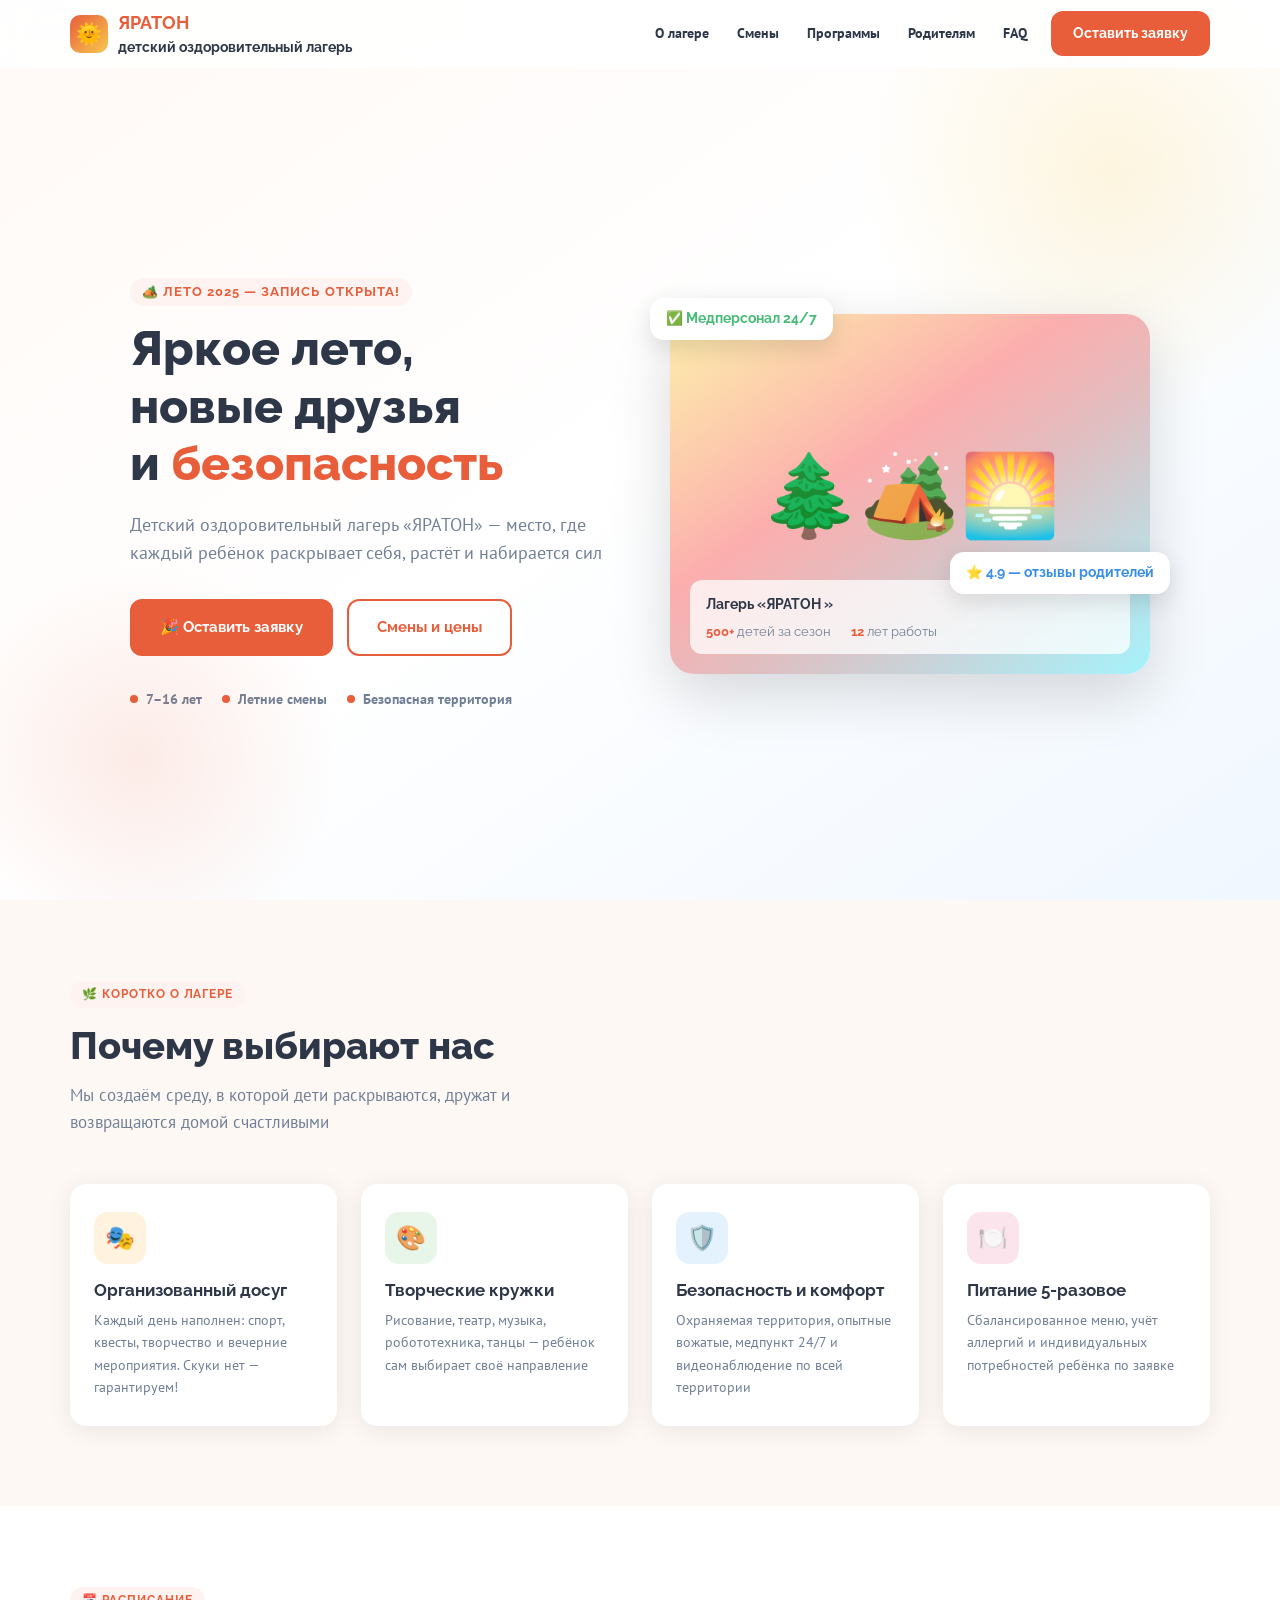
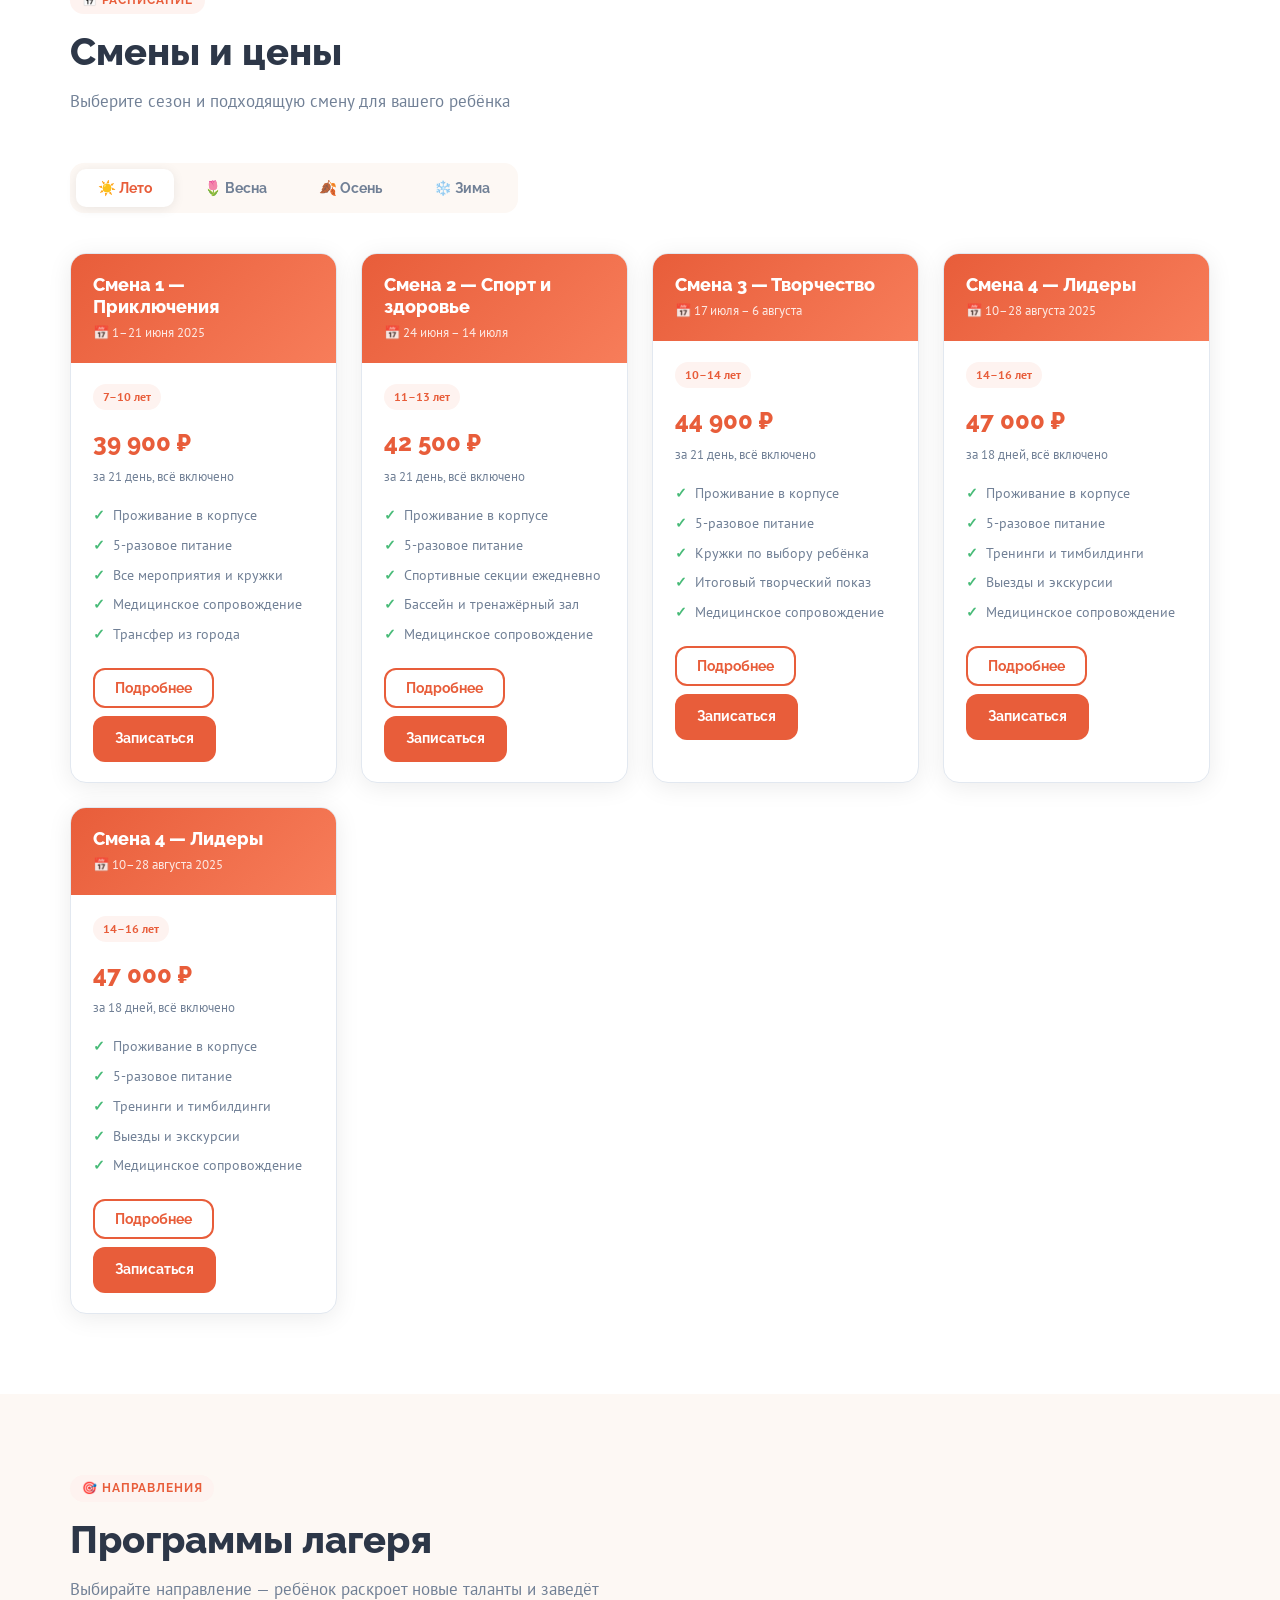
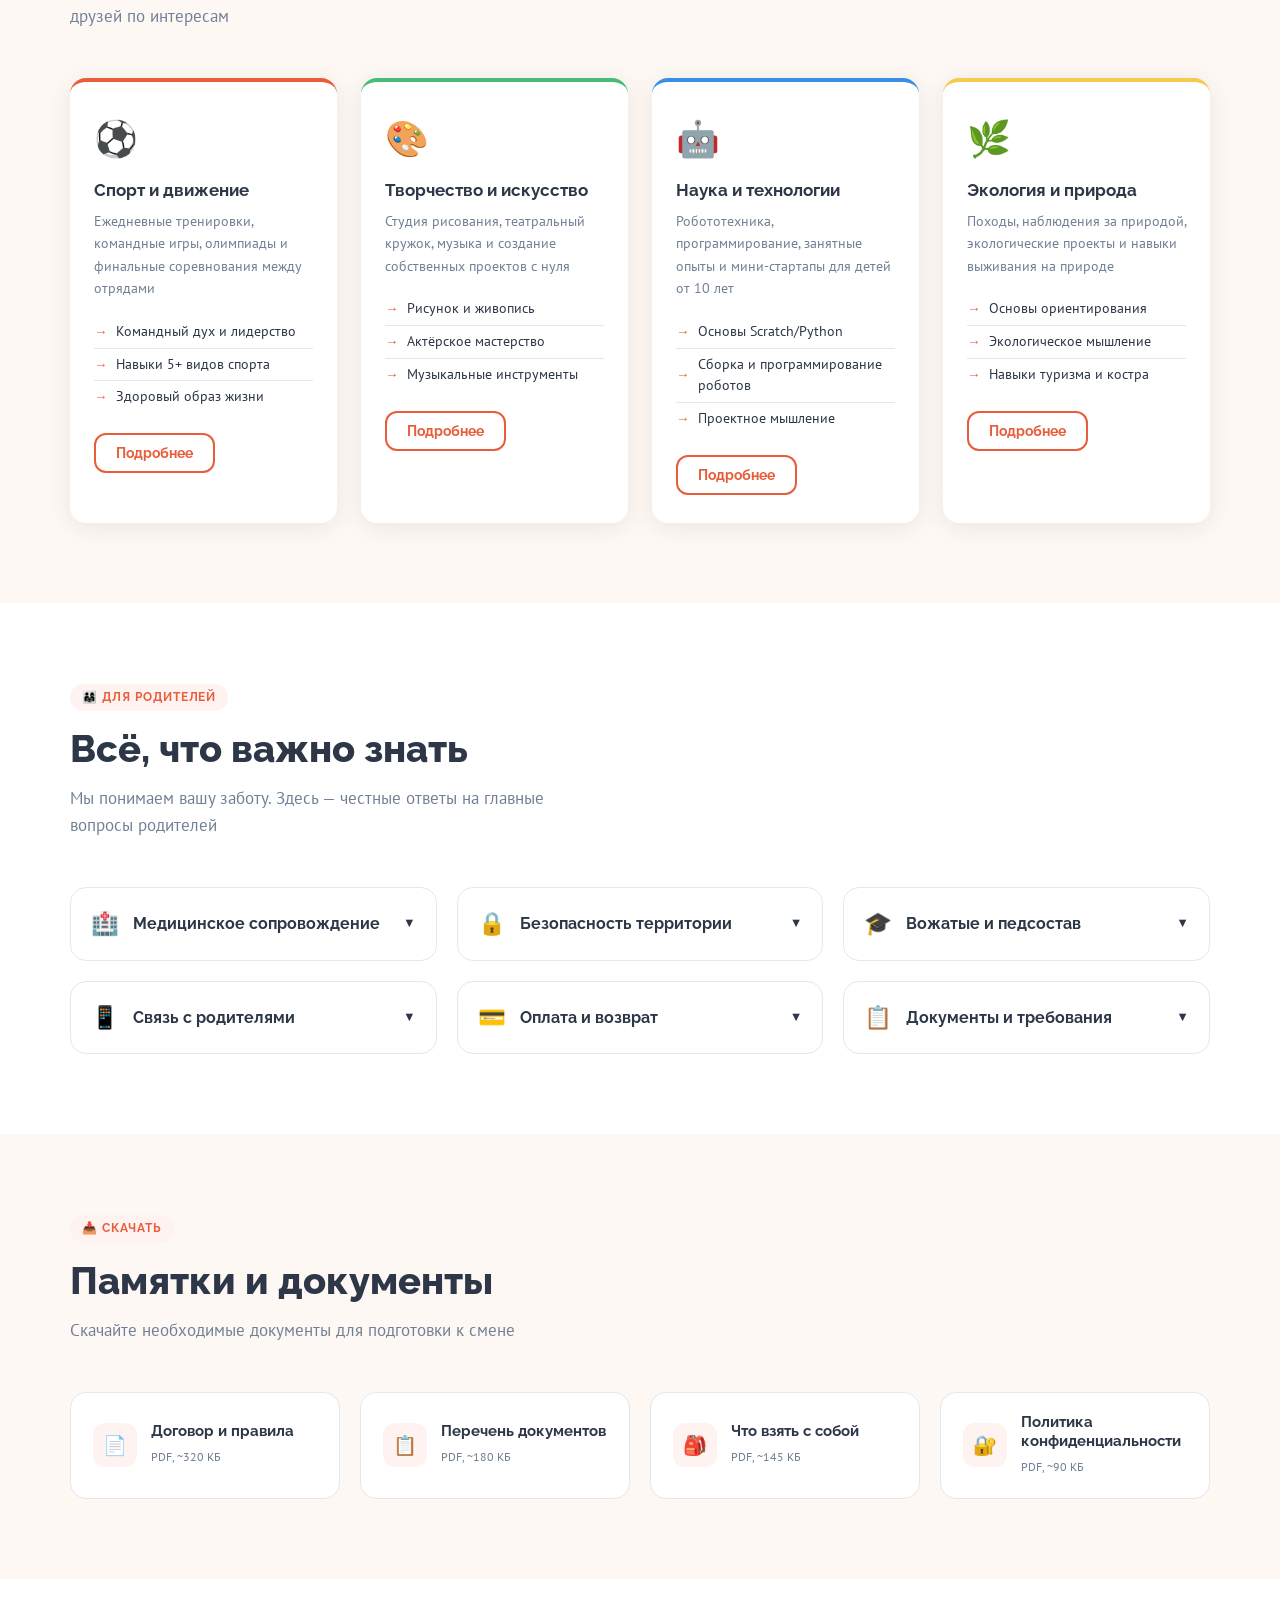
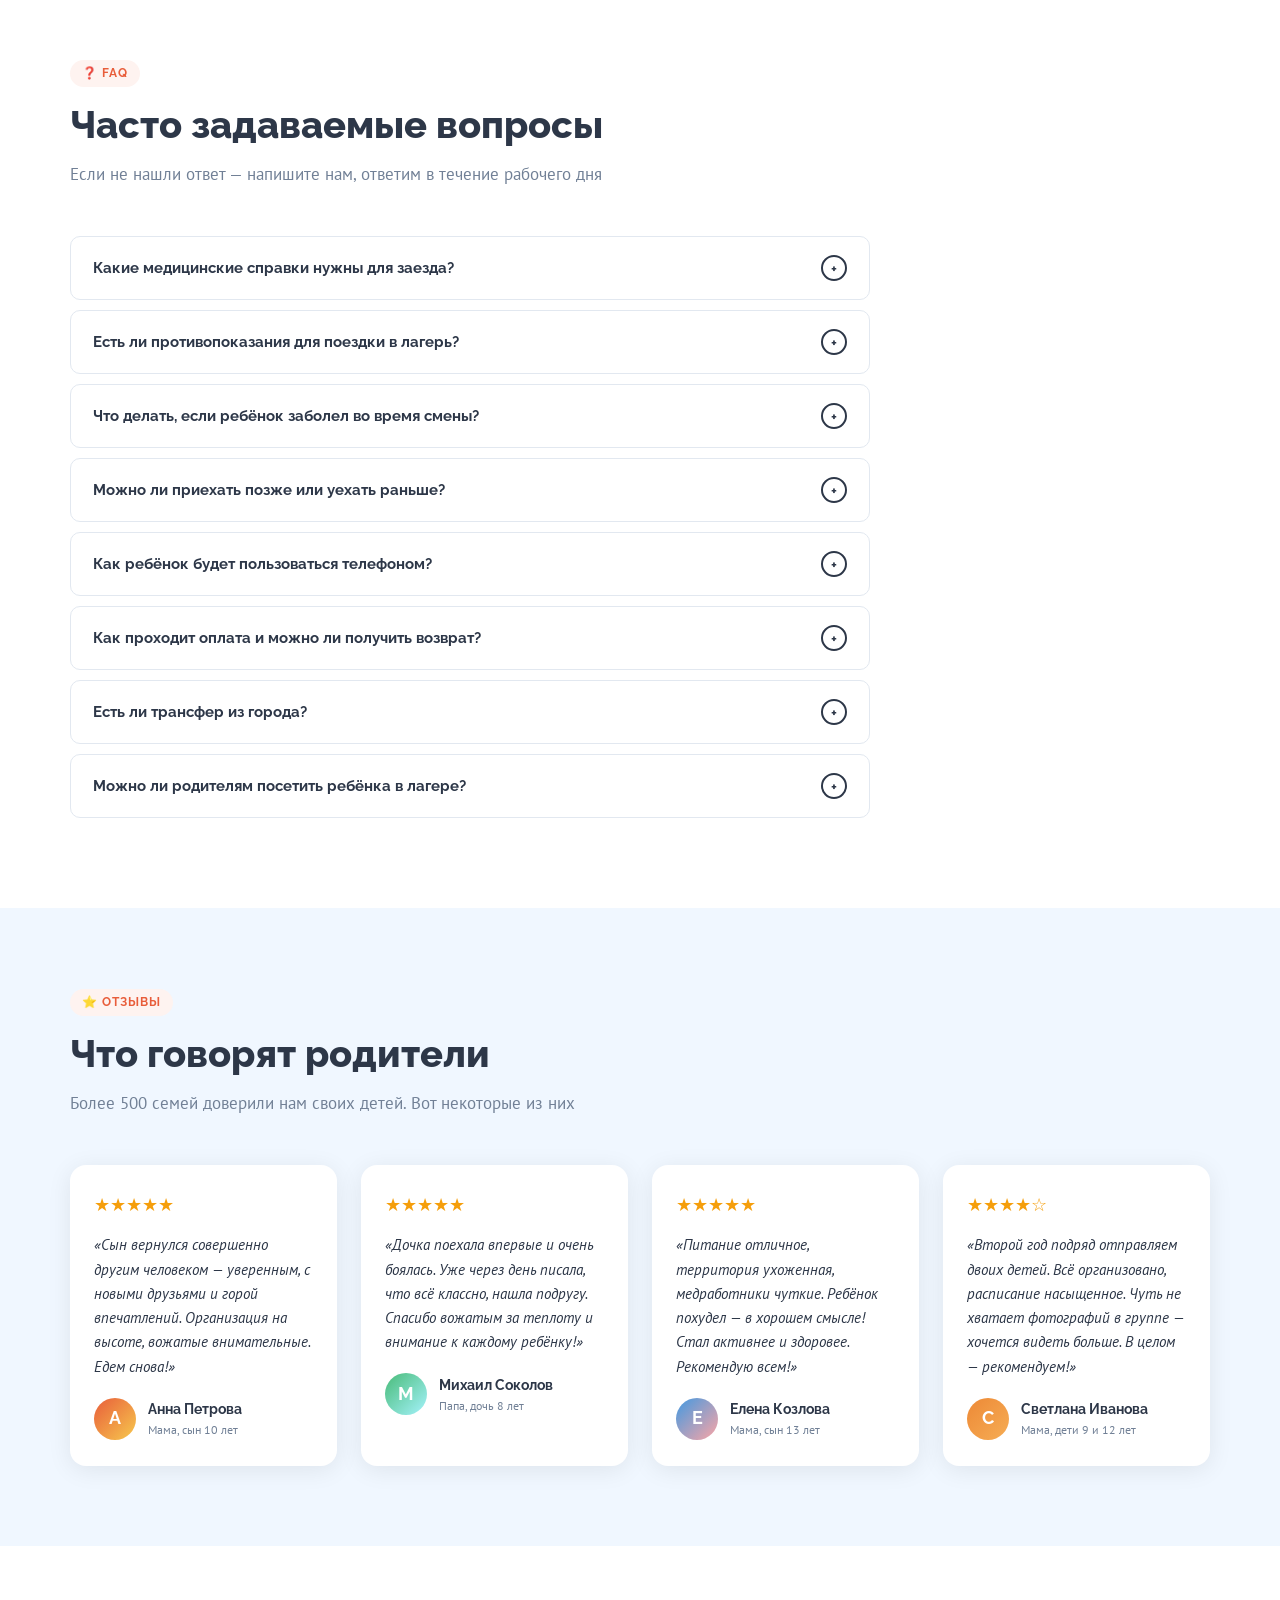
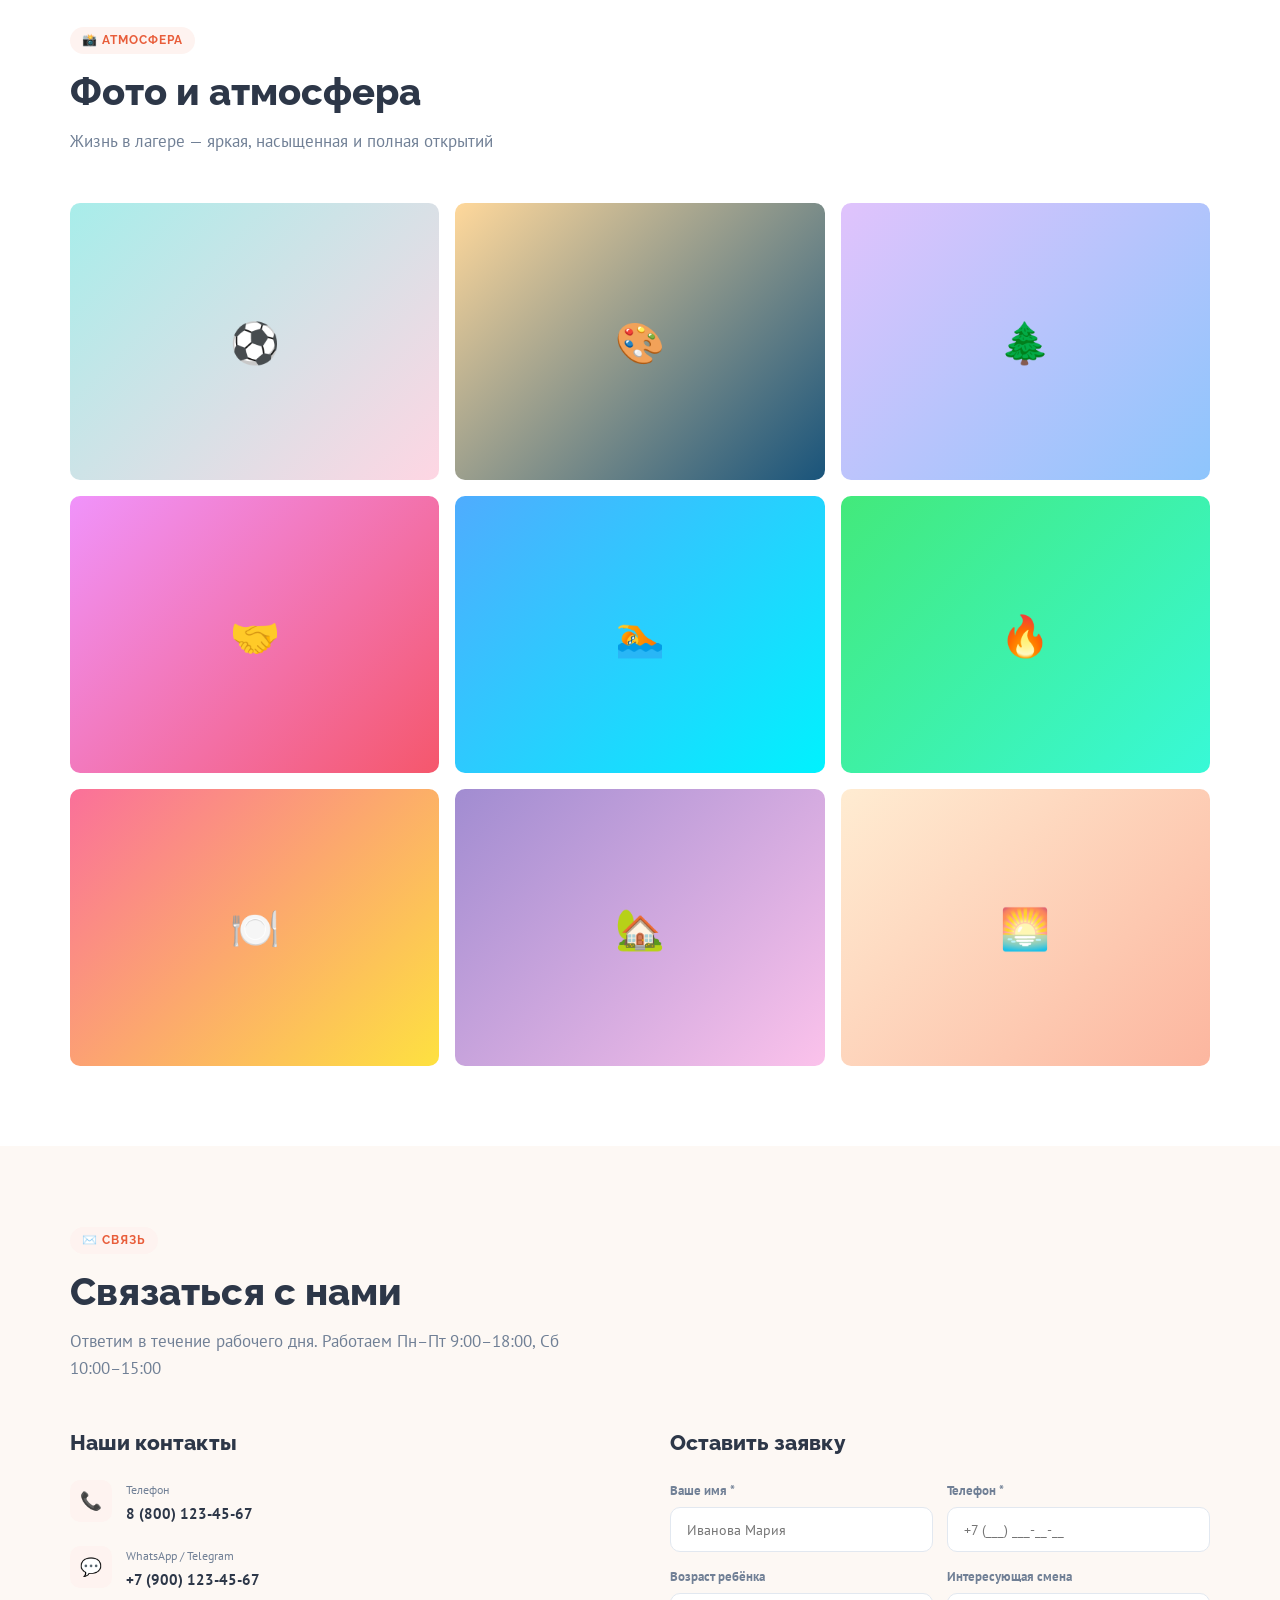
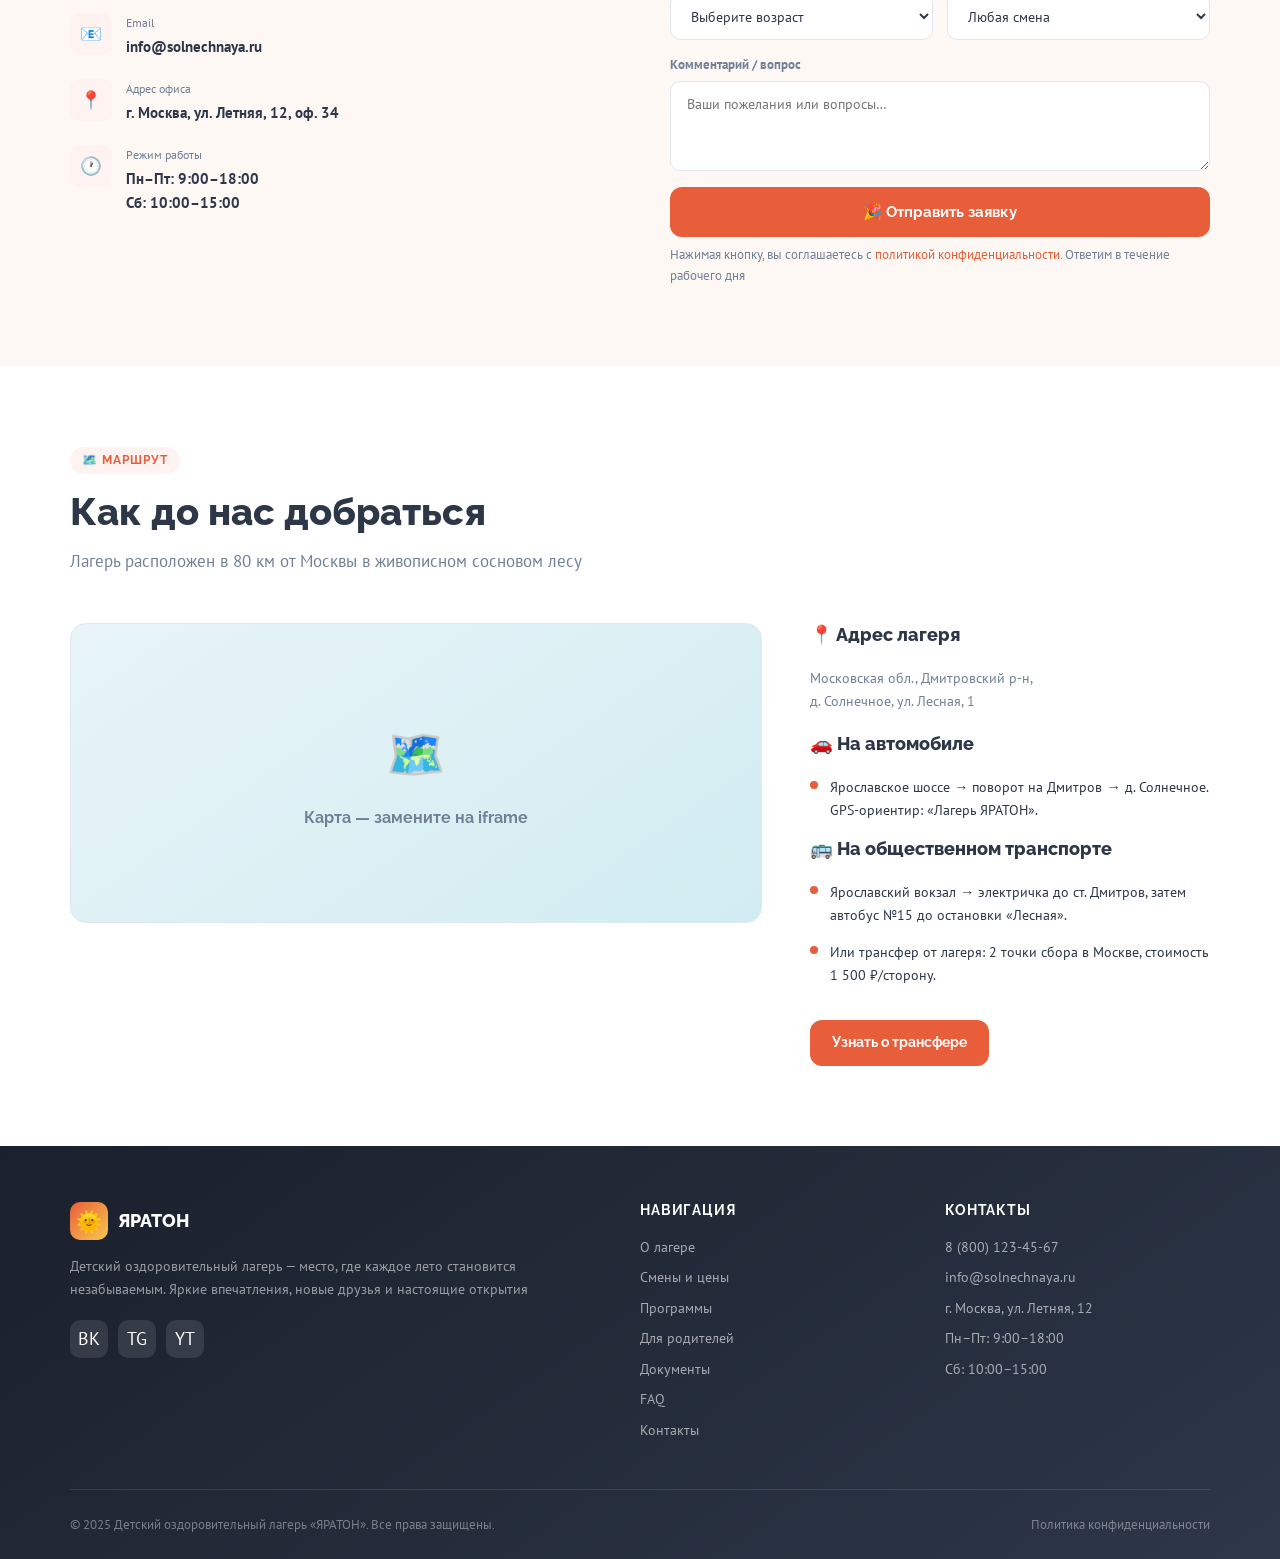
==== commit 07157bdb: "small upd after presentation" ====
--- a/camp-landing.html
+++ b/camp-landing.html
@@ -814,7 +814,7 @@
 
         <!-- Подзаголовок -->
         <p class="hero-sub">
-          Детский оздоровительный лагерь «ЯРАТОН» — место, где каждый ребёнок раскрывает себя, растёт и набирается сил.
+          Детский оздоровительный лагерь «ЯРАТОН» — место, где каждый ребёнок раскрывает себя, растёт и набирается сил
         </p>
 
         <!-- Кнопки CTA -->
@@ -861,7 +861,7 @@
   <div class="container">
     <div class="tag">🌿 Коротко о лагере</div>
     <h2 class="section-title" id="about-title">Почему выбирают нас</h2>
-    <p class="section-sub">Мы создаём среду, в которой дети раскрываются, дружат и возвращаются домой счастливыми.</p>
+    <p class="section-sub">Мы создаём среду, в которой дети раскрываются, дружат и возвращаются домой счастливыми</p>
 
     <!-- 4 карточки преимуществ — редактируй тексты -->
     <div class="cards-grid">
@@ -873,17 +873,17 @@
       <div class="card">
         <div class="card-icon card-icon-2">🎨</div>
         <h3>Творческие кружки</h3>
-        <p>Рисование, театр, музыка, робототехника, танцы — ребёнок сам выбирает своё направление.</p>
+        <p>Рисование, театр, музыка, робототехника, танцы — ребёнок сам выбирает своё направление</p>
       </div>
       <div class="card">
         <div class="card-icon card-icon-3">🛡️</div>
         <h3>Безопасность и комфорт</h3>
-        <p>Охраняемая территория, опытные вожатые, медпункт 24/7 и видеонаблюдение по всей территории.</p>
+        <p>Охраняемая территория, опытные вожатые, медпункт 24/7 и видеонаблюдение по всей территории</p>
       </div>
       <div class="card">
         <div class="card-icon card-icon-4">🍽️</div>
         <h3>Питание 5-разовое</h3>
-        <p>Сбалансированное меню, учёт аллергий и индивидуальных потребностей ребёнка по заявке.</p>
+        <p>Сбалансированное меню, учёт аллергий и индивидуальных потребностей ребёнка по заявке</p>
       </div>
     </div>
   </div>
@@ -895,7 +895,7 @@
   <div class="container">
     <div class="tag">📅 Расписание</div>
     <h2 class="section-title" id="shifts-title">Смены и цены</h2>
-    <p class="section-sub">Выберите сезон и подходящую смену для вашего ребёнка.</p>
+    <p class="section-sub">Выберите сезон и подходящую смену для вашего ребёнка</p>
 
     <!-- Таб-переключатель сезонов -->
     <div class="tabs" role="tablist" aria-label="Выбор сезона">
@@ -1114,14 +1114,14 @@
   <div class="container">
     <div class="tag">🎯 Направления</div>
     <h2 class="section-title" id="programs-title">Программы лагеря</h2>
-    <p class="section-sub">Выбирайте направление — ребёнок раскроет новые таланты и заведёт друзей по интересам.</p>
+    <p class="section-sub">Выбирайте направление — ребёнок раскроет новые таланты и заведёт друзей по интересам</p>
 
     <div class="programs-grid">
       <!-- Программа 1 -->
       <div class="prog-card">
         <div class="prog-icon">⚽</div>
         <h3>Спорт и движение</h3>
-        <p>Ежедневные тренировки, командные игры, олимпиады и финальные соревнования между отрядами.</p>
+        <p>Ежедневные тренировки, командные игры, олимпиады и финальные соревнования между отрядами</p>
         <ul class="prog-learns">
           <li>Командный дух и лидерство</li>
           <li>Навыки 5+ видов спорта</li>
@@ -1133,7 +1133,7 @@
       <div class="prog-card">
         <div class="prog-icon">🎨</div>
         <h3>Творчество и искусство</h3>
-        <p>Студия рисования, театральный кружок, музыка и создание собственных проектов с нуля.</p>
+        <p>Студия рисования, театральный кружок, музыка и создание собственных проектов с нуля</p>
         <ul class="prog-learns">
           <li>Рисунок и живопись</li>
           <li>Актёрское мастерство</li>
@@ -1145,7 +1145,7 @@
       <div class="prog-card">
         <div class="prog-icon">🤖</div>
         <h3>Наука и технологии</h3>
-        <p>Робототехника, программирование, занятные опыты и мини-стартапы для детей от 10 лет.</p>
+        <p>Робототехника, программирование, занятные опыты и мини-стартапы для детей от 10 лет</p>
         <ul class="prog-learns">
           <li>Основы Scratch/Python</li>
           <li>Сборка и программирование роботов</li>
@@ -1157,7 +1157,7 @@
       <div class="prog-card">
         <div class="prog-icon">🌿</div>
         <h3>Экология и природа</h3>
-        <p>Походы, наблюдения за природой, экологические проекты и навыки выживания на природе.</p>
+        <p>Походы, наблюдения за природой, экологические проекты и навыки выживания на природе</p>
         <ul class="prog-learns">
           <li>Основы ориентирования</li>
           <li>Экологическое мышление</li>
@@ -1175,7 +1175,7 @@
   <div class="container">
     <div class="tag">👨‍👩‍👧 Для родителей</div>
     <h2 class="section-title" id="parents-title">Всё, что важно знать</h2>
-    <p class="section-sub">Мы понимаем вашу заботу. Здесь — честные ответы на главные вопросы родителей.</p>
+    <p class="section-sub">Мы понимаем вашу заботу. Здесь — честные ответы на главные вопросы родителей</p>
 
     <div class="parents-grid">
       <!-- Аккордеон-блоки -->
@@ -1185,7 +1185,7 @@
           Медицинское сопровождение
           <span class="parent-arrow">▼</span>
         </summary>
-        <p class="parent-body">На территории лагеря круглосуточно дежурят медицинская сестра и врач. Медпункт оснащён необходимыми препаратами и оборудованием. При серьёзных ситуациях незамедлительно вызывается скорая помощь и уведомляются родители.</p>
+        <p class="parent-body">На территории лагеря круглосуточно дежурят медицинская сестра и врач. Медпункт оснащён необходимыми препаратами и оборудованием. При серьёзных ситуациях незамедлительно вызывается скорая помощь и уведомляются родители</p>
       </details>
 
       <details class="parent-item">
@@ -1194,7 +1194,7 @@
           Безопасность территории
           <span class="parent-arrow">▼</span>
         </summary>
-        <p class="parent-body">Лагерь расположен на охраняемой огороженной территории. Въезд/выход только по спискам. Видеонаблюдение в местах общего пользования, охрана 24 часа. Ребёнок не может покинуть территорию без уведомления администрации.</p>
+        <p class="parent-body">Лагерь расположен на охраняемой огороженной территории. Въезд/выход только по спискам. Видеонаблюдение в местах общего пользования, охрана 24 часа. Ребёнок не может покинуть территорию без уведомления администрации</p>
       </details>
 
       <details class="parent-item">
@@ -1203,7 +1203,7 @@
           Вожатые и педсостав
           <span class="parent-arrow">▼</span>
         </summary>
-        <p class="parent-body">Все вожатые проходят обязательный отбор, тренинг и инструктаж. На отряд из 20 детей — 2 вожатых. Педагогический состав имеет профильное образование и опыт работы с детьми от 3 лет.</p>
+        <p class="parent-body">Все вожатые проходят обязательный отбор, тренинг и инструктаж. На отряд из 20 детей — 2 вожатых. Педагогический состав имеет профильное образование и опыт работы с детьми от 3 лет</p>
       </details>
 
       <details class="parent-item">
@@ -1212,7 +1212,7 @@
           Связь с родителями
           <span class="parent-arrow">▼</span>
         </summary>
-        <p class="parent-body">Дети могут пользоваться телефонами в отведённое время (после тихого часа). Ежедневно в родительский чат загружаются фото и краткий отчёт о прожитом дне. В экстренных случаях — немедленное уведомление.</p>
+        <p class="parent-body">Дети могут пользоваться телефонами в отведённое время (после тихого часа). Ежедневно в родительский чат загружаются фото и краткий отчёт о прожитом дне. В экстренных случаях — немедленное уведомление</p>
       </details>
 
       <details class="parent-item">
@@ -1221,7 +1221,7 @@
           Оплата и возврат
           <span class="parent-arrow">▼</span>
         </summary>
-        <p class="parent-body">Оплата производится по договору: 30% при бронировании, остаток — за 14 дней до заезда. При отказе за 30+ дней — полный возврат за вычетом бронирования. При форс-мажоре — индивидуальное рассмотрение.</p>
+        <p class="parent-body">Оплата производится по договору: 30% при бронировании, остаток — за 14 дней до заезда. При отказе за 30+ дней — полный возврат за вычетом бронирования. При форс-мажоре — индивидуальное рассмотрение</p>
       </details>
 
       <details class="parent-item">
@@ -1230,7 +1230,7 @@
           Документы и требования
           <span class="parent-arrow">▼</span>
         </summary>
-        <p class="parent-body">Для заезда: медсправка по форме 079/у, справка об эпидокружении (действительна 3 дня), копия полиса ОМС, свидетельство о рождении / паспорт. Полный список — в разделе «Документы».</p>
+        <p class="parent-body">Для заезда: медсправка по форме 079/у, справка об эпидокружении (действительна 3 дня), копия полиса ОМС, свидетельство о рождении / паспорт. Полный список — в разделе «Документы»</p>
       </details>
     </div>
   </div>
@@ -1242,7 +1242,7 @@
   <div class="container">
     <div class="tag">📥 Скачать</div>
     <h2 class="section-title" id="docs-title">Памятки и документы</h2>
-    <p class="section-sub">Скачайте необходимые документы для подготовки к смене.</p>
+    <p class="section-sub">Скачайте необходимые документы для подготовки к смене</p>
 
     <div class="docs-grid">
       <!-- Редактируй ссылки href для реальных PDF -->
@@ -1284,7 +1284,7 @@
   <div class="container">
     <div class="tag">❓ FAQ</div>
     <h2 class="section-title" id="faq-title">Часто задаваемые вопросы</h2>
-    <p class="section-sub">Если не нашли ответ — напишите нам, ответим в течение рабочего дня.</p>
+    <p class="section-sub">Если не нашли ответ — напишите нам, ответим в течение рабочего дня</p>
 
     <div class="faq-list">
       <!-- Вопросы — редактируй тексты -->
@@ -1377,7 +1377,7 @@
   <div class="container">
     <div class="tag">⭐ Отзывы</div>
     <h2 class="section-title" id="reviews-title">Что говорят родители</h2>
-    <p class="section-sub">Более 500 семей доверили нам своих детей. Вот некоторые из них.</p>
+    <p class="section-sub">Более 500 семей доверили нам своих детей. Вот некоторые из них</p>
 
     <div class="reviews-grid">
       <!-- Отзыв 1 -->
@@ -1438,7 +1438,7 @@
   <div class="container">
     <div class="tag">📸 Атмосфера</div>
     <h2 class="section-title" id="gallery-title">Фото и атмосфера</h2>
-    <p class="section-sub">Жизнь в лагере — яркая, насыщенная и полная открытий.</p>
+    <p class="section-sub">Жизнь в лагере — яркая, насыщенная и полная открытий</p>
 
     <!-- Сетка галереи — замени emoji на реальные <img> -->
     <div class="gallery-grid" role="list">
@@ -1488,7 +1488,7 @@
   <div class="container">
     <div class="tag">✉️ Связь</div>
     <h2 class="section-title" id="contacts-title">Связаться с нами</h2>
-    <p class="section-sub">Ответим в течение рабочего дня. Работаем Пн–Пт 9:00–18:00, Сб 10:00–15:00.</p>
+    <p class="section-sub">Ответим в течение рабочего дня. Работаем Пн–Пт 9:00–18:00, Сб 10:00–15:00</p>
 
     <div class="contacts-grid">
       <!-- Контактная информация -->
@@ -1579,7 +1579,7 @@
         <button class="btn btn-primary" style="width:100%;justify-content:center;margin-top:16px;" type="button" onclick="handleFormSubmit()" aria-label="Отправить заявку">
           🎉 Отправить заявку
         </button>
-        <p class="form-note">Нажимая кнопку, вы соглашаетесь с <a href="#" style="color:var(--primary)">политикой конфиденциальности</a>. Ответим в течение рабочего дня.</p>
+        <p class="form-note">Нажимая кнопку, вы соглашаетесь с <a href="#" style="color:var(--primary)">политикой конфиденциальности</a>. Ответим в течение рабочего дня</p>
       </div>
     </div>
   </div>
@@ -1591,7 +1591,7 @@
   <div class="container">
     <div class="tag">🗺️ Маршрут</div>
     <h2 class="section-title" id="route-title">Как до нас добраться</h2>
-    <p class="section-sub">Лагерь расположен в 80 км от Москвы в живописном сосновом лесу.</p>
+    <p class="section-sub">Лагерь расположен в 80 км от Москвы в живописном сосновом лесу</p>
 
     <div class="route-grid">
       <!-- Карта-заглушка — замени на реальный iframe карты -->
@@ -1642,7 +1642,7 @@
           ЯРАТОН
         </div>
         <!-- Редактируй слоган -->
-        <p class="footer-slogan">Детский оздоровительный лагерь — место, где каждое лето становится незабываемым. Яркие впечатления, новые друзья и настоящие открытия.</p>
+        <p class="footer-slogan">Детский оздоровительный лагерь — место, где каждое лето становится незабываемым. Яркие впечатления, новые друзья и настоящие открытия</p>
         <div class="social-links" aria-label="Мы в социальных сетях">
           <a href="#" class="social-link" aria-label="ВКонтакте">ВК</a>
           <a href="#" class="social-link" aria-label="Telegram">TG</a>
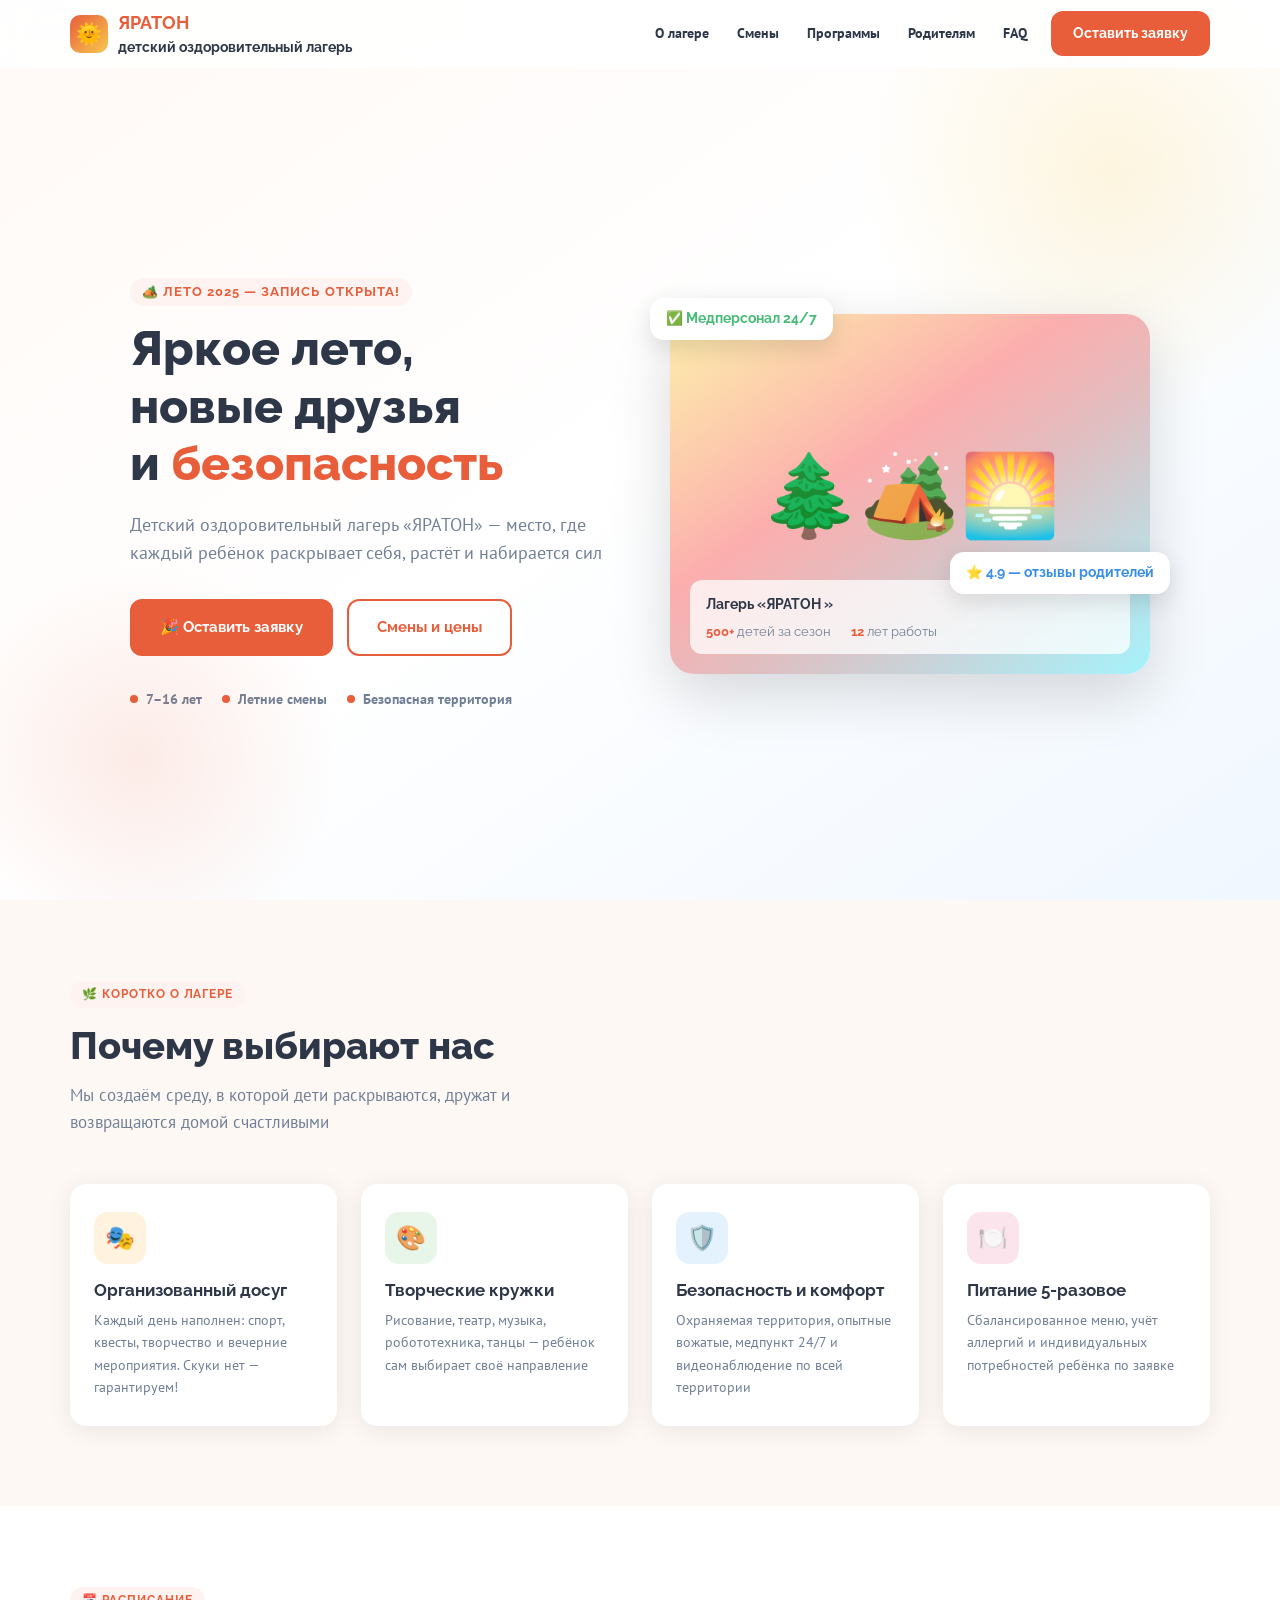
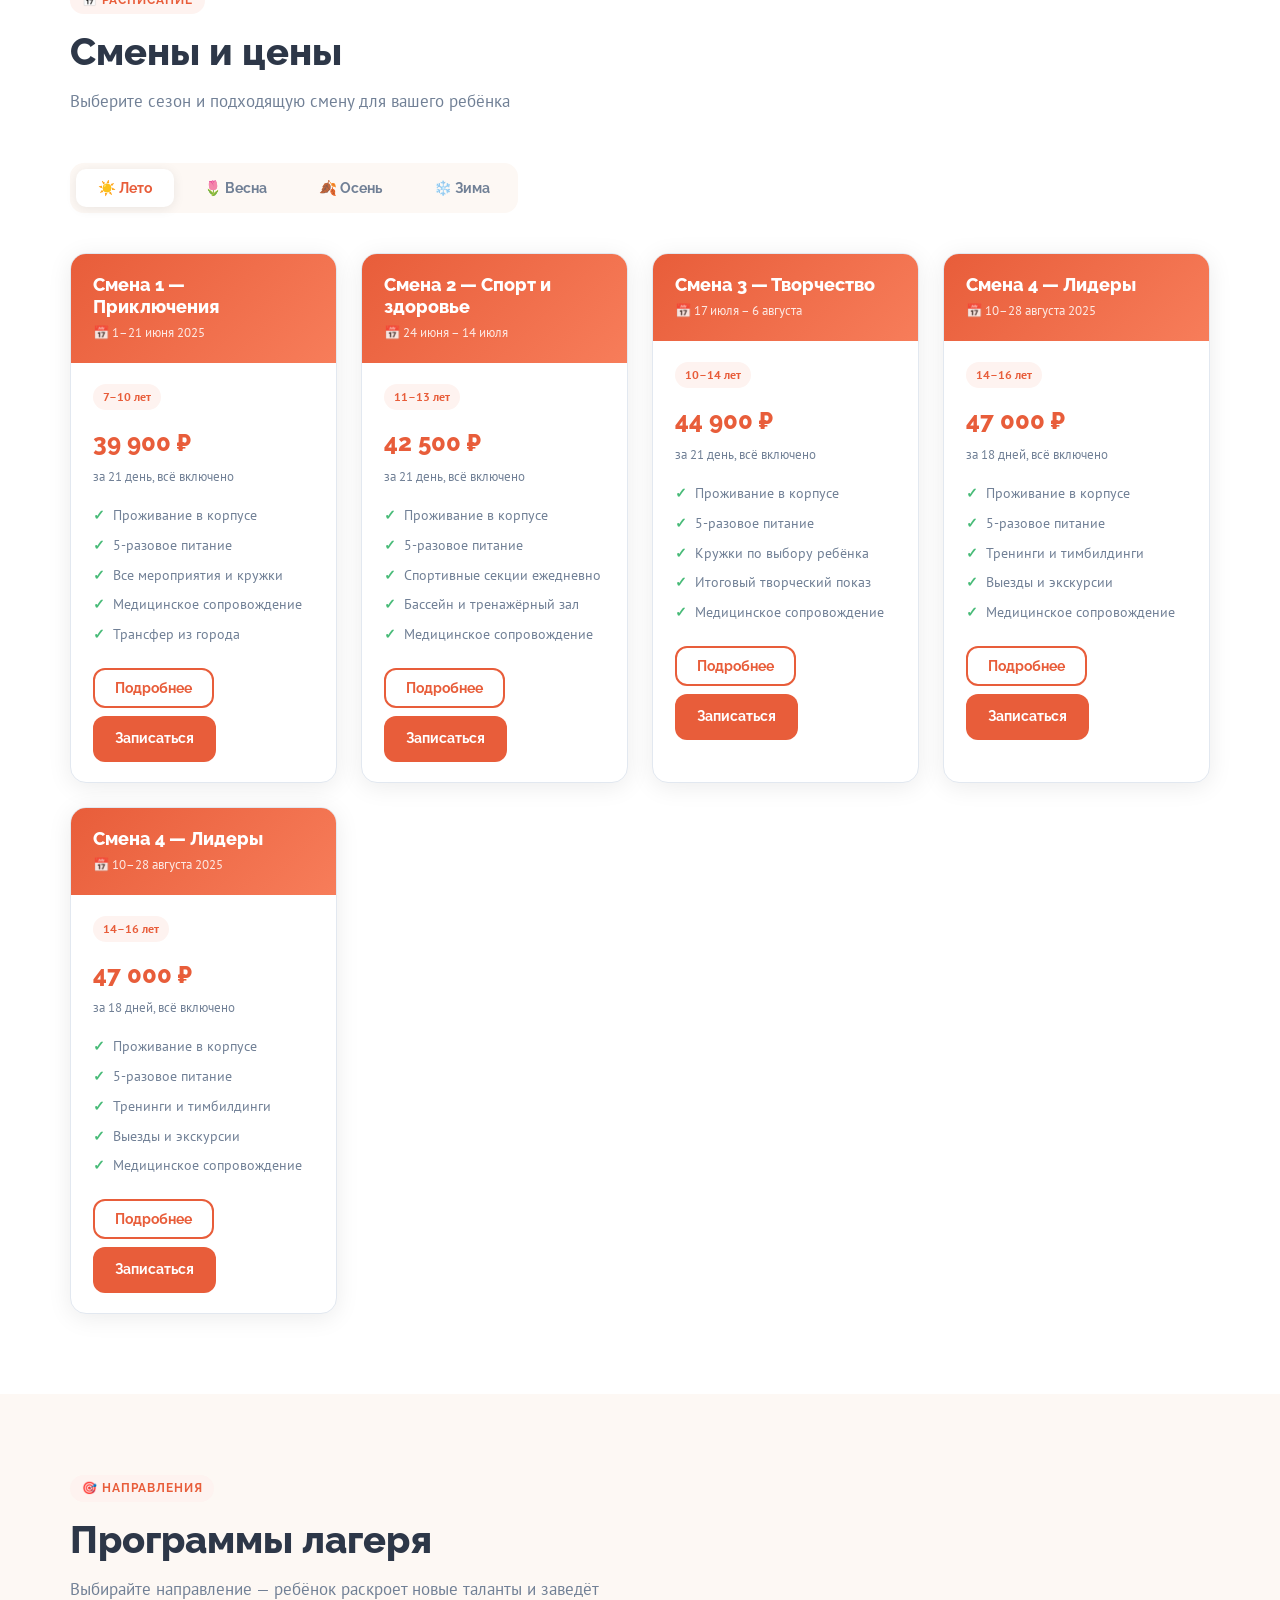
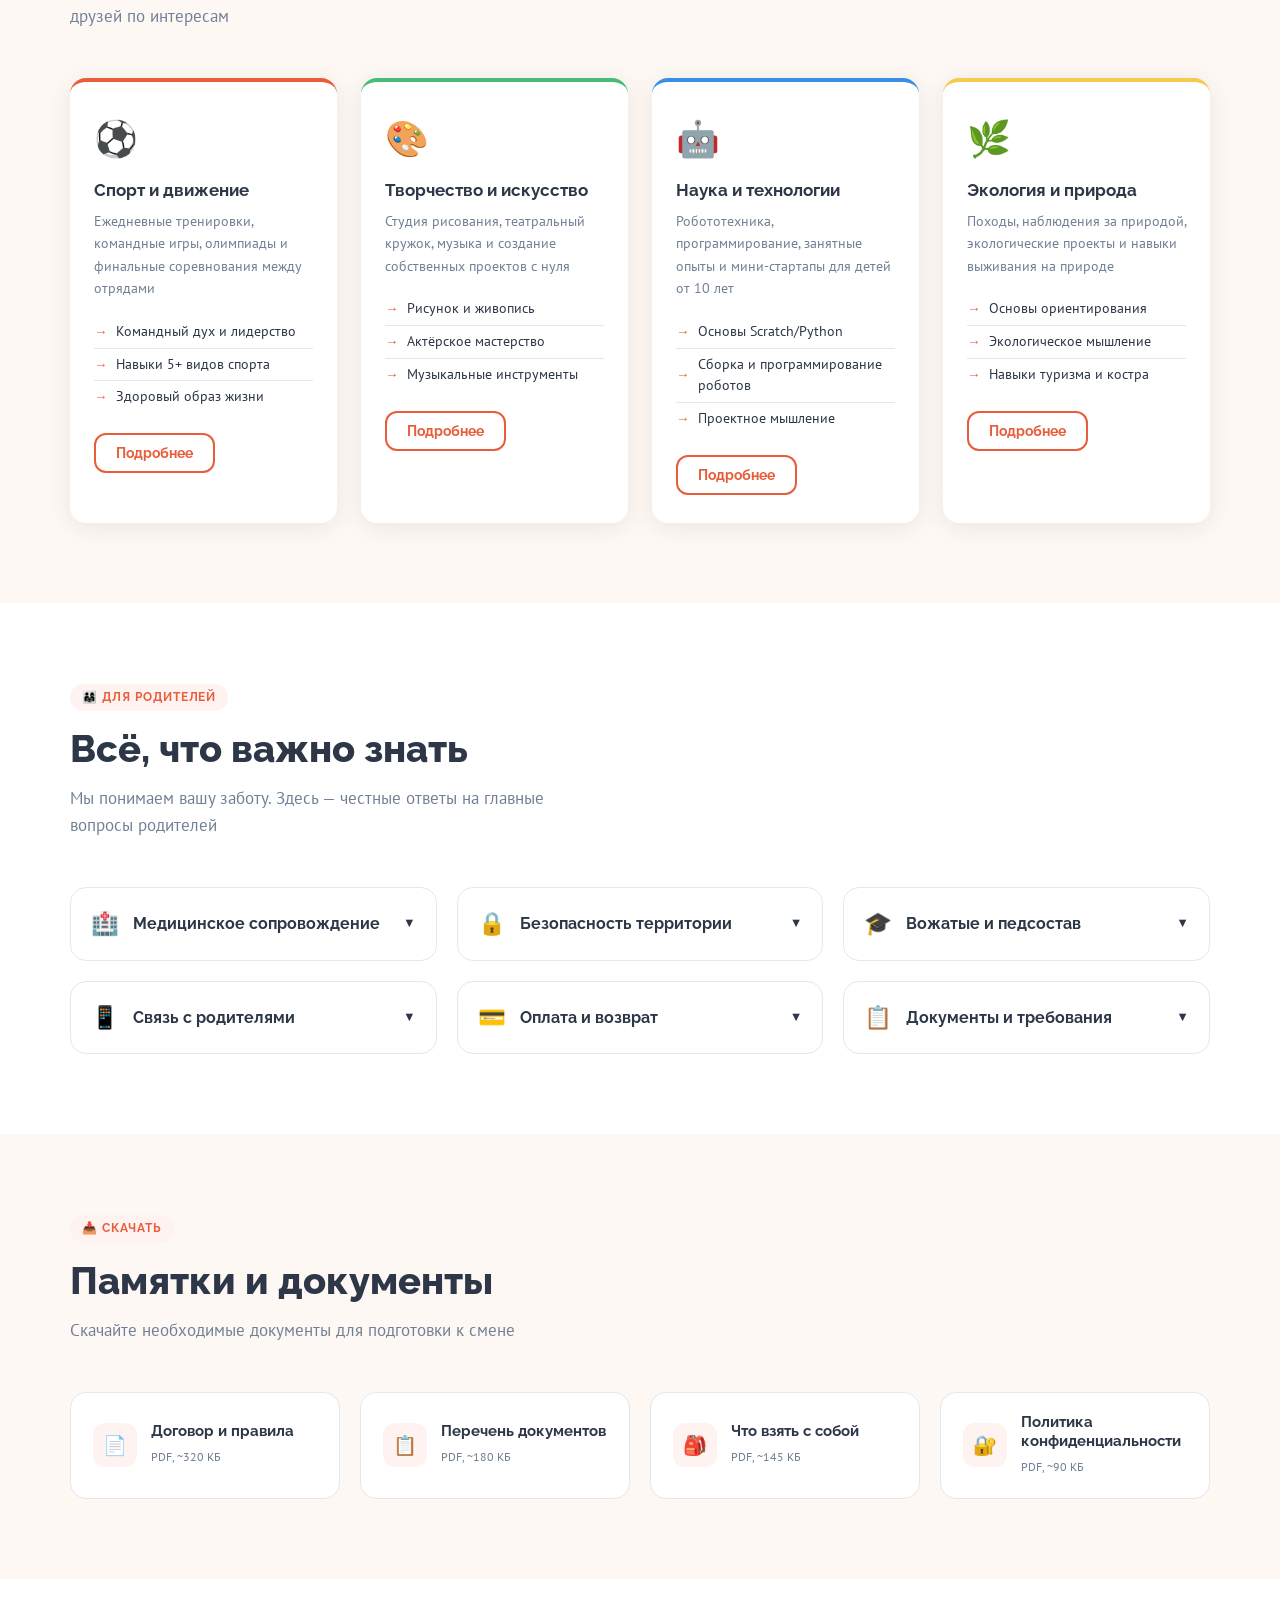
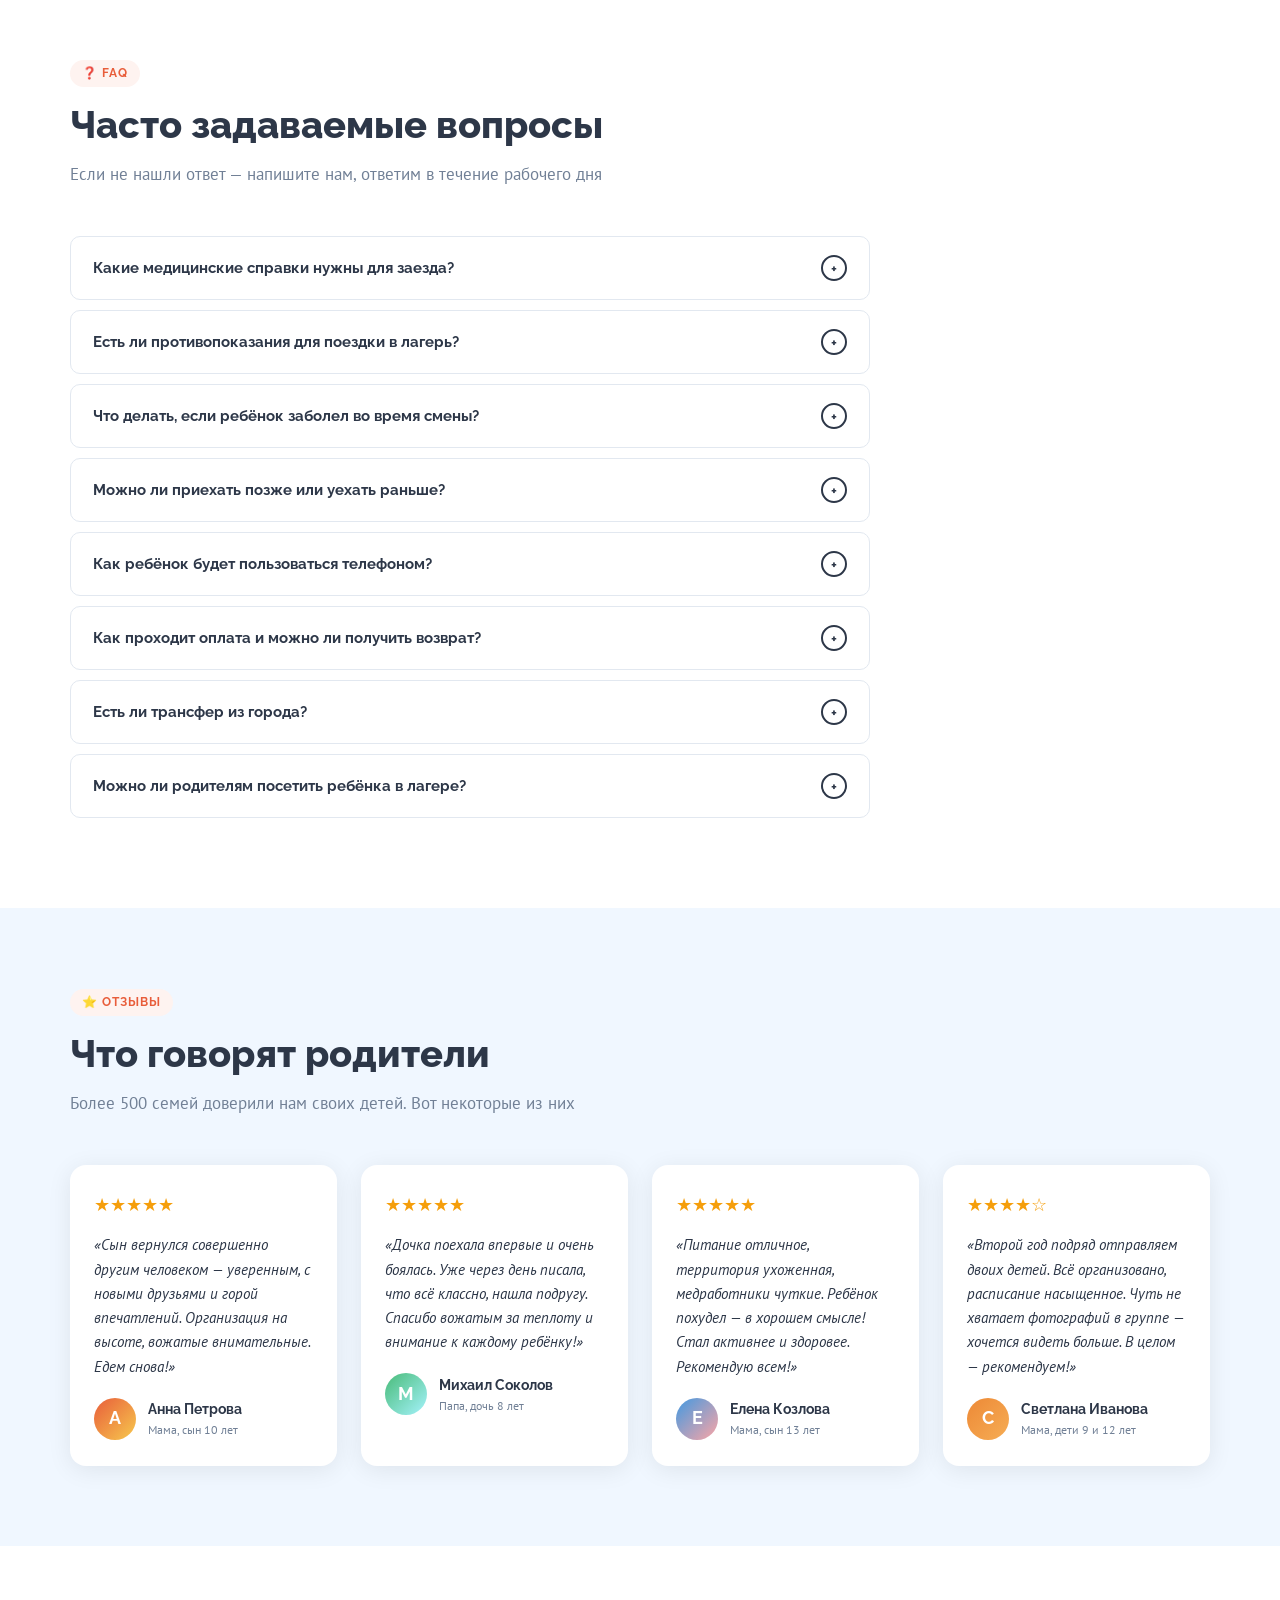
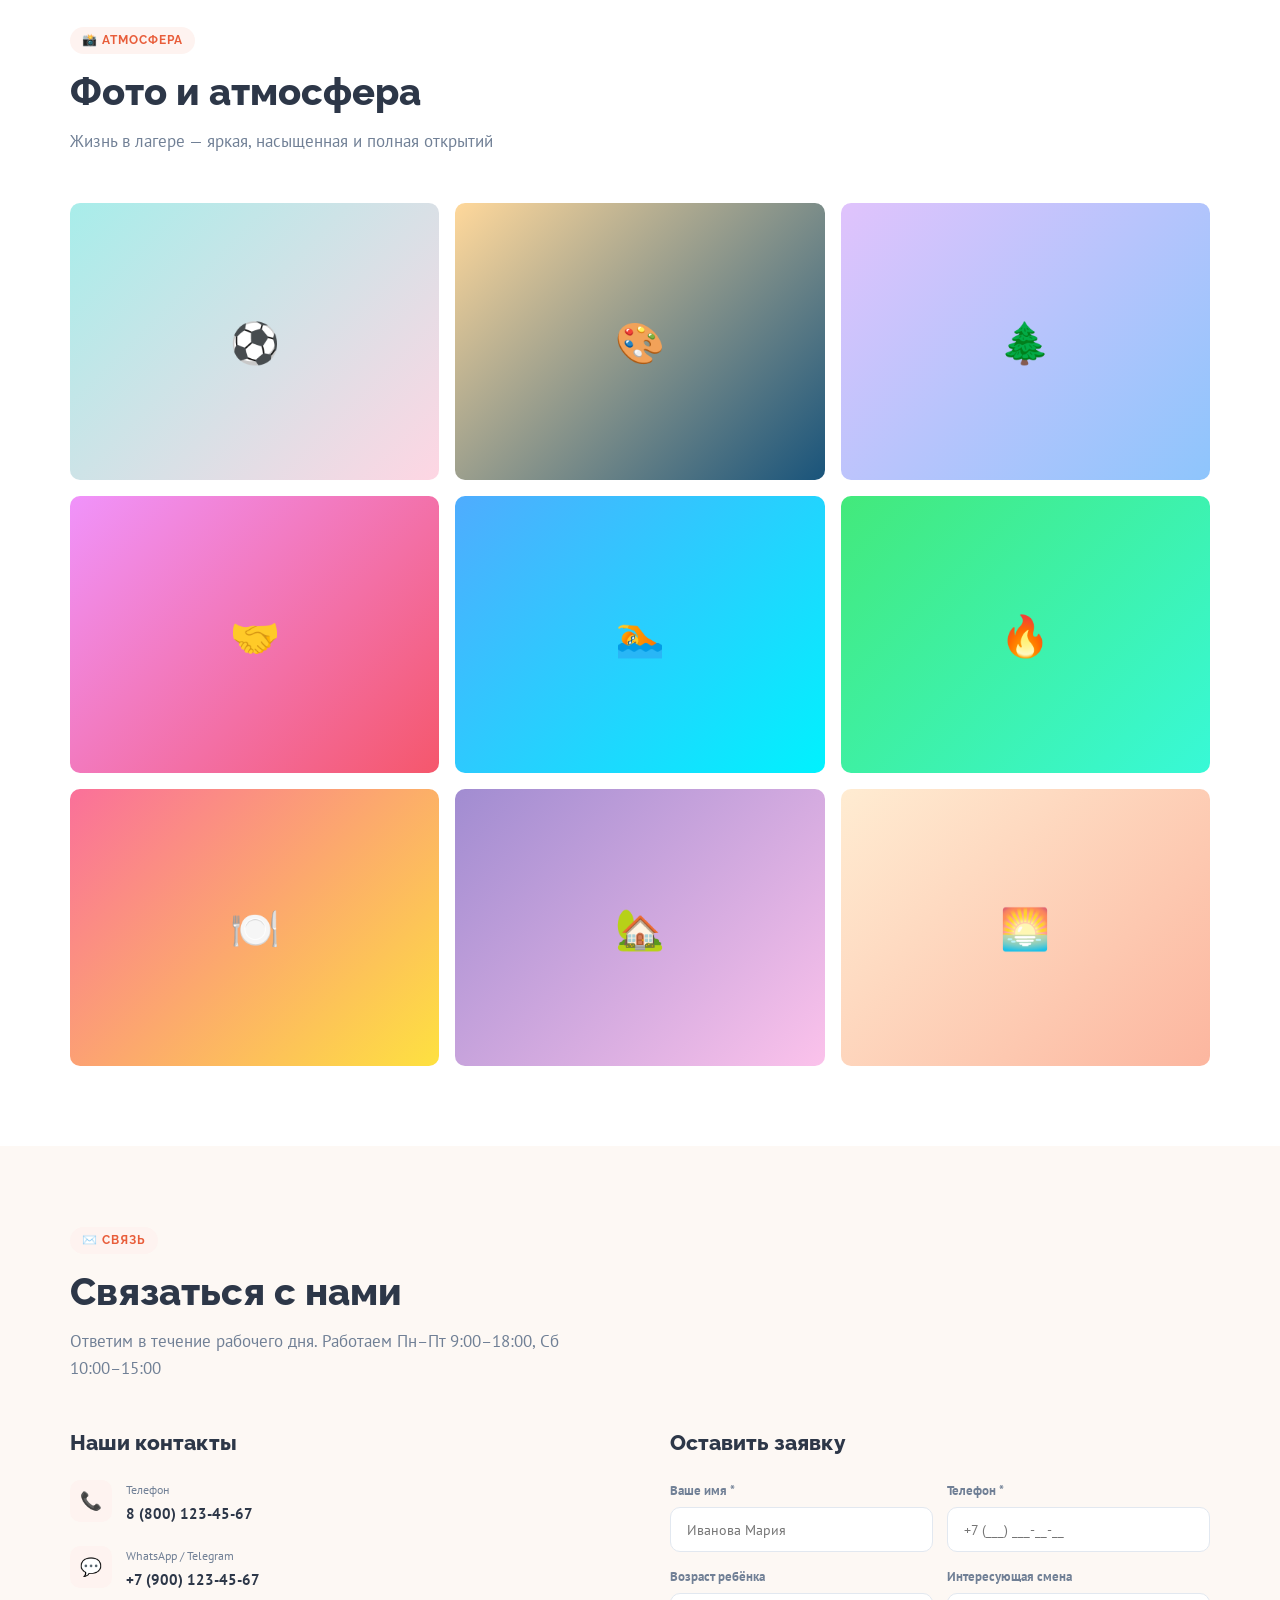
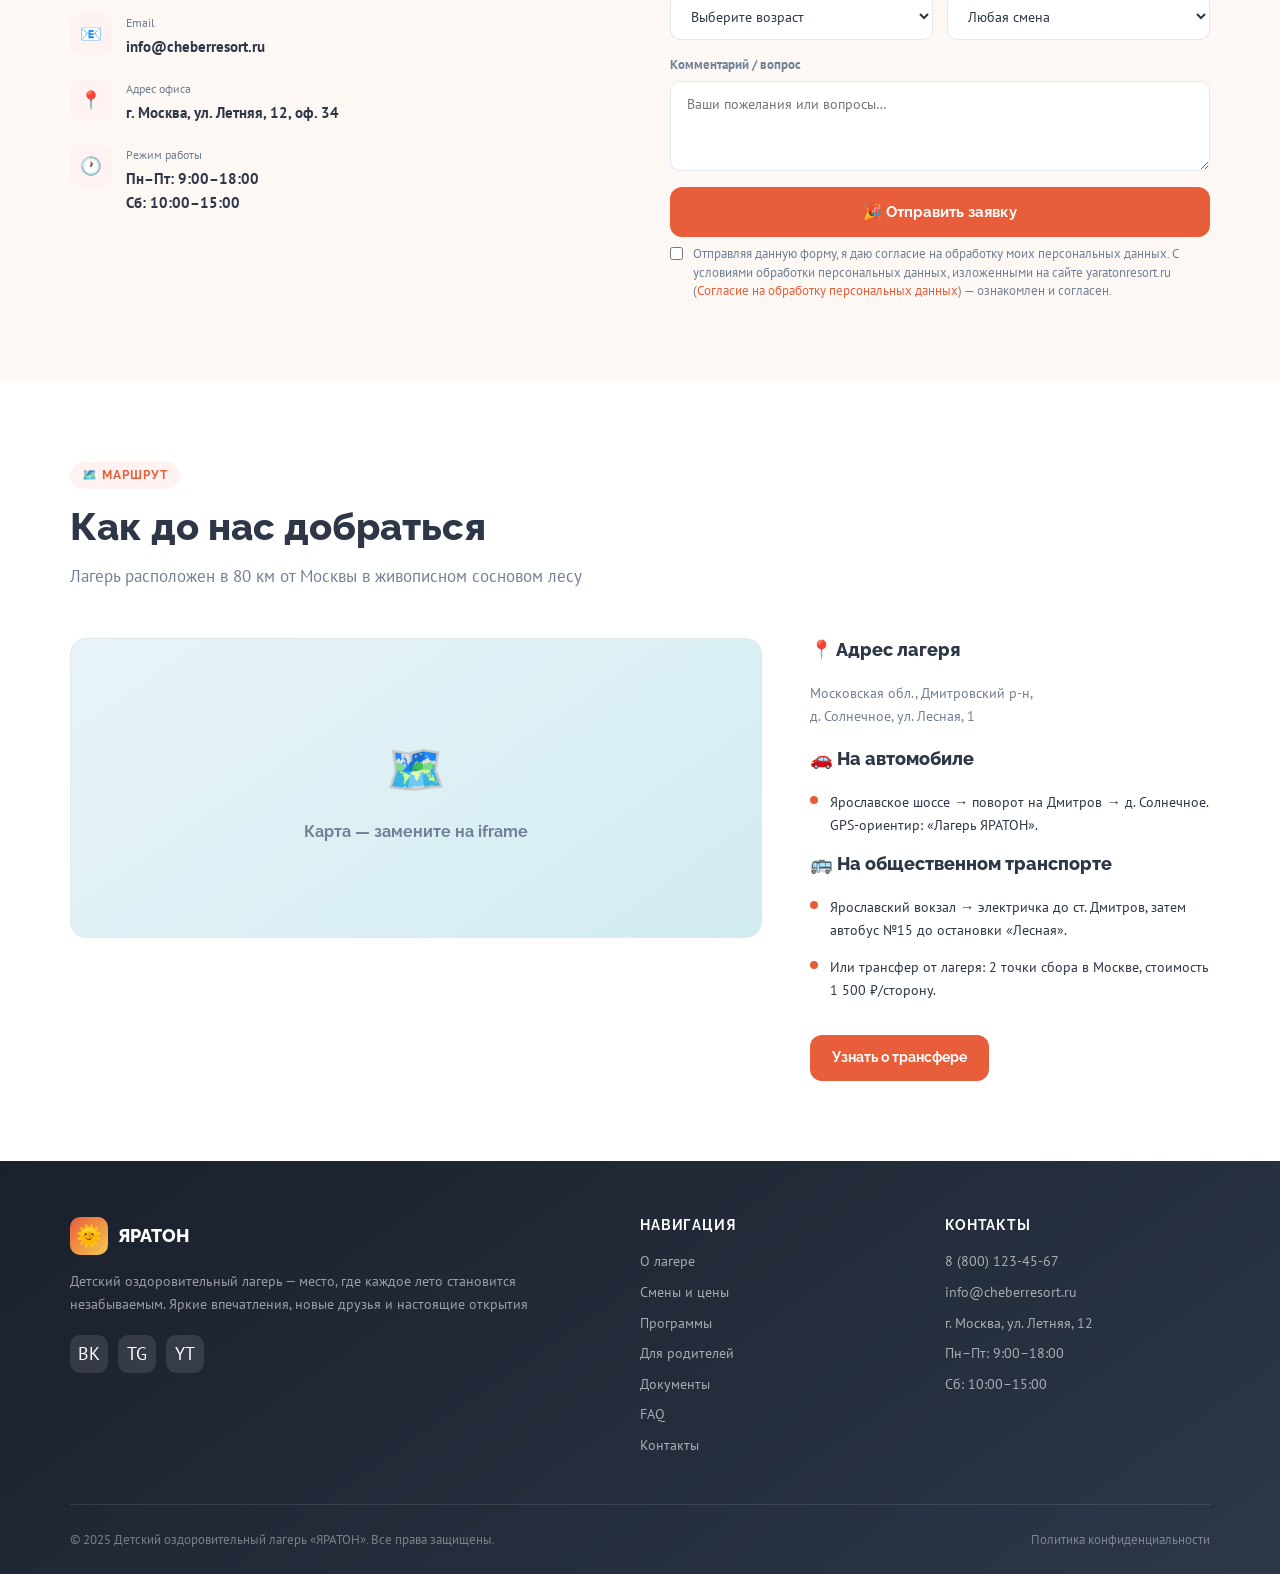
==== commit 9b84955b: "details and policies upd" ====
--- a/camp-landing.html
+++ b/camp-landing.html
@@ -652,6 +652,14 @@
 }
 .form-group textarea { resize: vertical; min-height: 90px; }
 .form-note { font-size: .8rem; color: var(--text-light); margin-top: 8px; }
+.form-note-consent { position: relative; display: grid; grid-template-columns: 16px 1fr; gap: 7px; align-items: start; line-height: 1.45; }
+.form-note-consent input { width: 13px; height: 13px; margin: 2px 0 0; accent-color: var(--primary); cursor: pointer; }
+.form-note-consent label { cursor: pointer; }
+.privacy-consent-warning { position: absolute; left: 0; top: calc(100% + 8px); z-index: 4; display: flex; align-items: center; gap: 10px; width: max-content; max-width: min(480px, calc(100vw - 56px)); padding: 12px 14px; border-radius: 4px; background: #fff; color: #1f2933; font-size: 14px; line-height: 1.35; box-shadow: 0 10px 28px rgba(11,15,20,.20), 0 0 0 1px rgba(11,15,20,.08); }
+.privacy-consent-warning[hidden] { display: none; }
+.privacy-consent-warning::before { content: ""; position: absolute; left: 12px; top: -8px; width: 16px; height: 16px; background: #fff; transform: rotate(45deg); box-shadow: -1px -1px 0 rgba(11,15,20,.08); }
+.privacy-consent-warning span { position: relative; display: grid; place-items: center; flex: 0 0 auto; width: 28px; height: 28px; border-radius: 3px; background: #ff9700; color: #fff; font-size: 22px; font-weight: 800; line-height: 1; }
+.form-note-consent.is-warning input { outline: 2px solid rgba(255,151,0,.35); outline-offset: 2px; }
 
 /* ===== ROUTE ===== */
 #route { background: #fff; }
@@ -1516,7 +1524,7 @@
           <div class="contact-icon" aria-hidden="true">📧</div>
           <div>
             <div class="contact-label">Email</div>
-            <div class="contact-val"><a href="mailto:info@solnechnaya.ru">info@solnechnaya.ru</a></div>
+            <div class="contact-val"><a href="mailto:info@cheberresort.ru">info@cheberresort.ru</a></div>
           </div>
         </div>
 
@@ -1579,7 +1587,14 @@
         <button class="btn btn-primary" style="width:100%;justify-content:center;margin-top:16px;" type="button" onclick="handleFormSubmit()" aria-label="Отправить заявку">
           🎉 Отправить заявку
         </button>
-        <p class="form-note">Нажимая кнопку, вы соглашаетесь с <a href="#" style="color:var(--primary)">политикой конфиденциальности</a>. Ответим в течение рабочего дня</p>
+        <div class="form-note form-note-consent" data-consent-block>
+          <input id="legacy-privacy-consent" type="checkbox" required aria-describedby="legacy-consent-warning">
+          <label for="legacy-privacy-consent">Отправляя данную форму, я даю согласие на обработку моих персональных данных. С условиями обработки персональных данных, изложенными на сайте yaratonresort.ru (<a href="#" style="color:var(--primary)">Согласие на обработку персональных данных</a>) — ознакомлен и согласен.</label>
+          <div class="privacy-consent-warning" id="legacy-consent-warning" role="alert" hidden>
+            <span aria-hidden="true">!</span>
+            Чтобы продолжить, установите этот флажок.
+          </div>
+        </div>
       </div>
     </div>
   </div>
@@ -1667,7 +1682,7 @@
         <h4>Контакты</h4>
         <!-- Редактируй контакты -->
         <a href="tel:+78001234567">8 (800) 123-45-67</a>
-        <a href="mailto:info@solnechnaya.ru">info@solnechnaya.ru</a>
+        <a href="mailto:info@cheberresort.ru">info@cheberresort.ru</a>
         <p>г. Москва, ул. Летняя, 12</p>
         <p>Пн–Пт: 9:00–18:00</p>
         <p>Сб: 10:00–15:00</p>
@@ -1731,6 +1746,16 @@
 function handleFormSubmit() {
   const name = document.getElementById('form-name').value.trim();
   const phone = document.getElementById('form-phone').value.trim();
+  const consent = document.getElementById('legacy-privacy-consent');
+  const consentBlock = consent?.closest('[data-consent-block]');
+  const consentWarning = document.getElementById('legacy-consent-warning');
+  if (consent && !consent.checked) {
+    consentBlock?.classList.add('is-warning');
+    if (consentWarning) consentWarning.hidden = false;
+    consent.setAttribute('aria-invalid', 'true');
+    consent.focus();
+    return;
+  }
   if (!name || !phone) {
     alert('Пожалуйста, заполните имя и телефон.');
     return;
@@ -1738,6 +1763,14 @@
   // Здесь можно подключить реальный fetch/AJAX
   alert('Спасибо, ' + name + '! Мы свяжемся с вами в ближайшее время. 🎉');
 }
+
+document.getElementById('legacy-privacy-consent')?.addEventListener('change', function () {
+  if (!this.checked) return;
+  this.closest('[data-consent-block]')?.classList.remove('is-warning');
+  this.removeAttribute('aria-invalid');
+  const warning = document.getElementById('legacy-consent-warning');
+  if (warning) warning.hidden = true;
+});
 </script>
 
 </body>
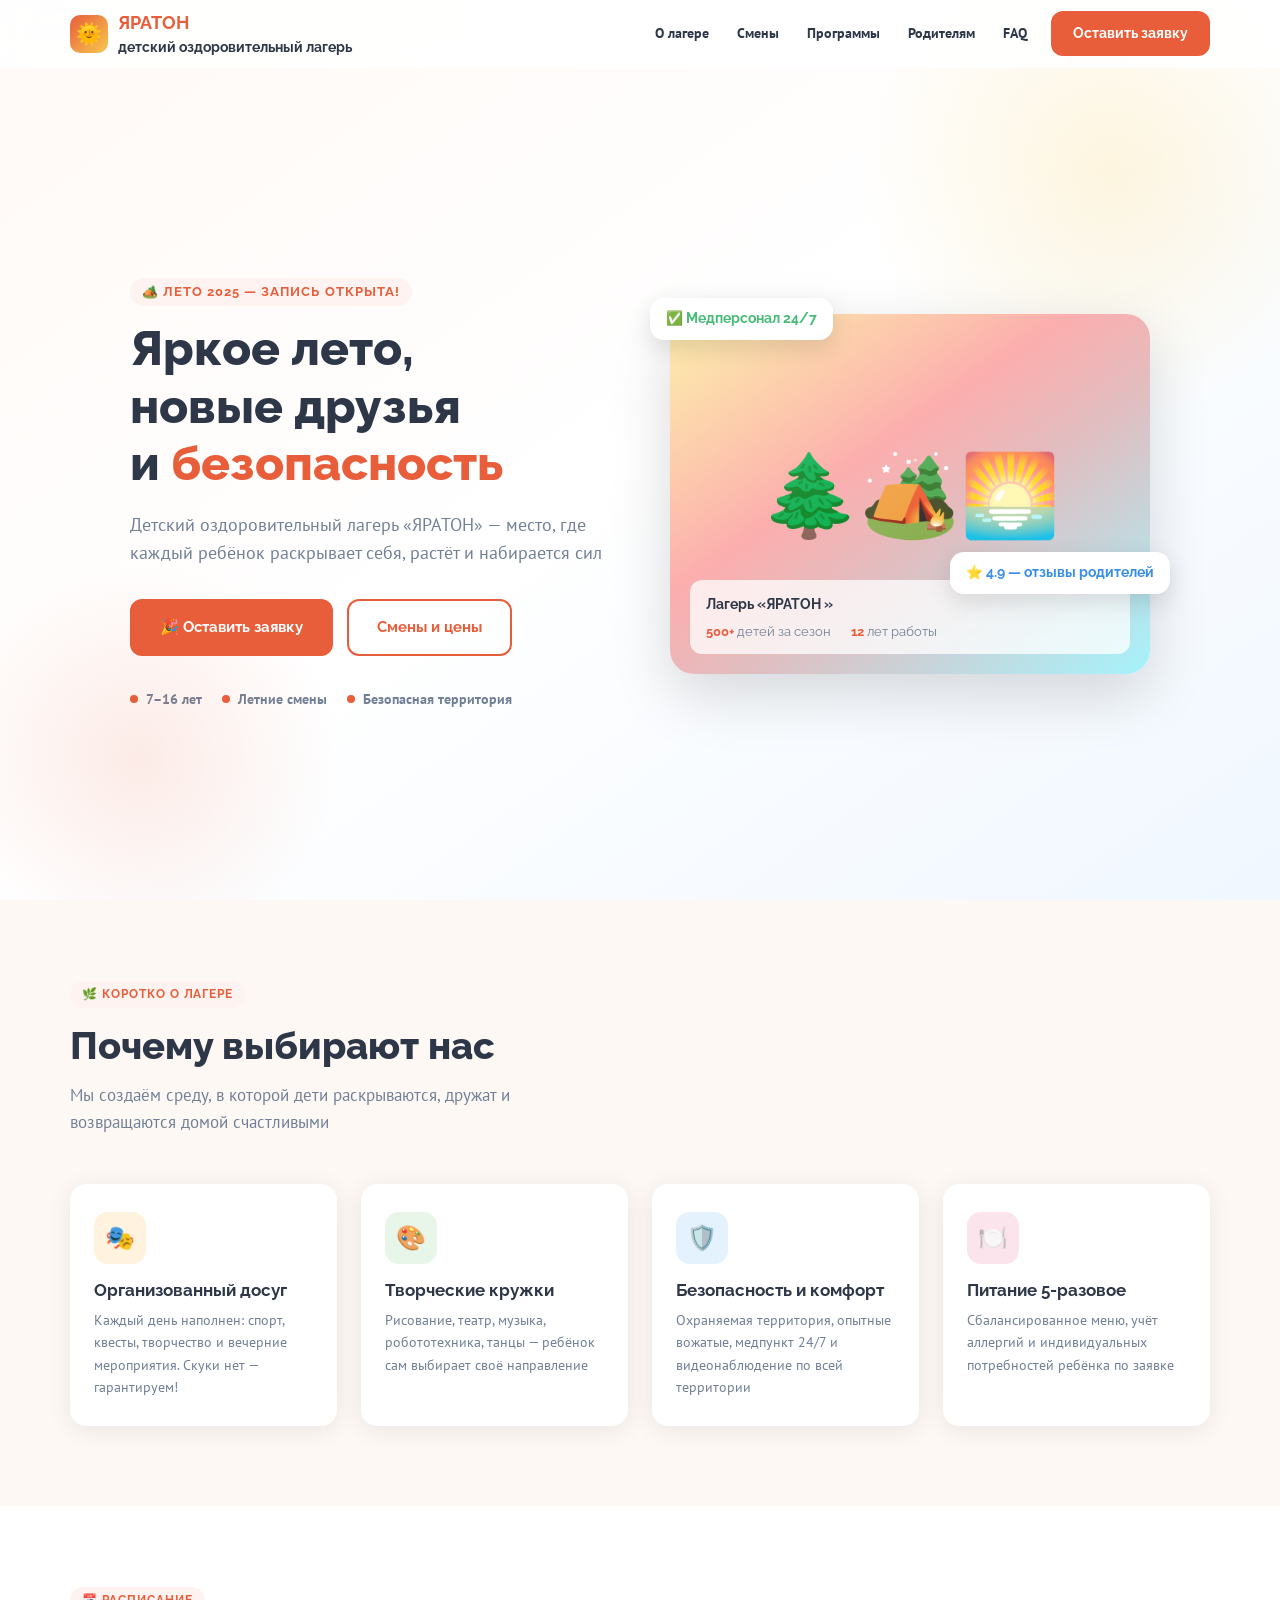
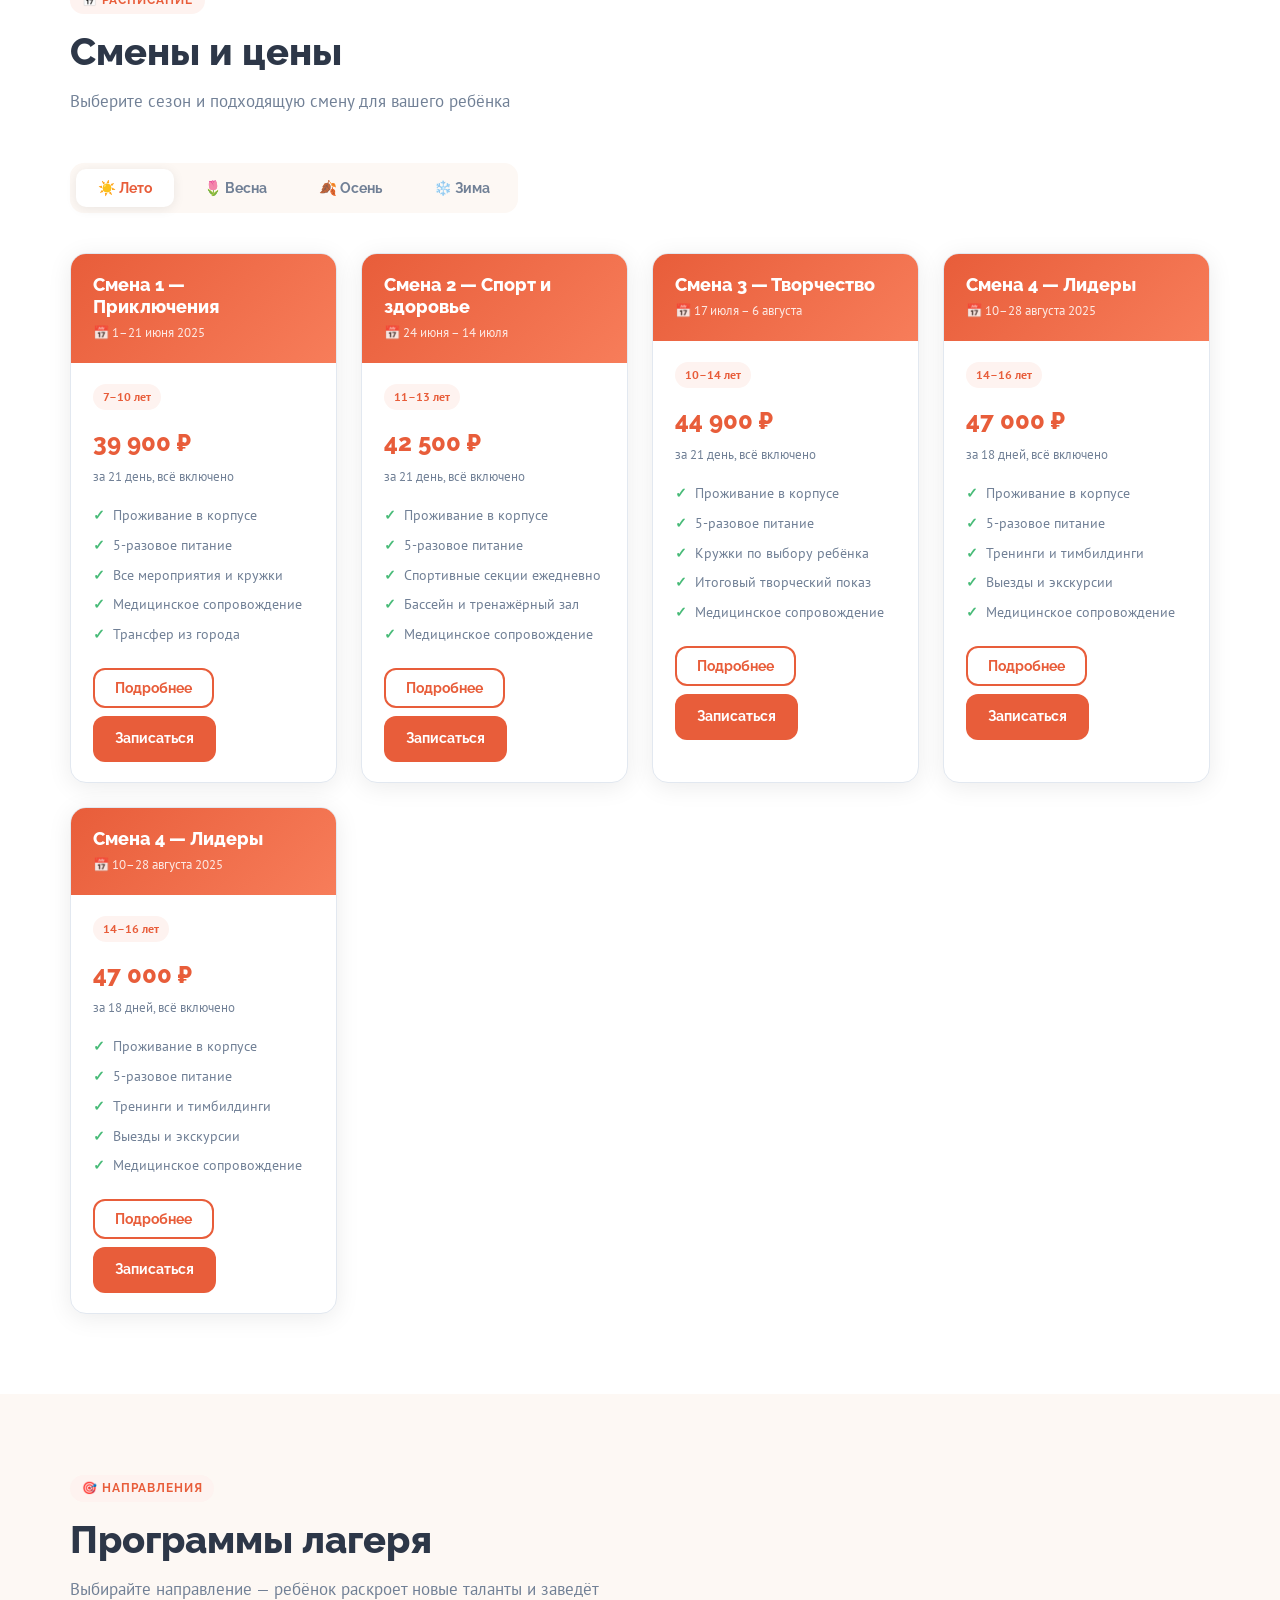
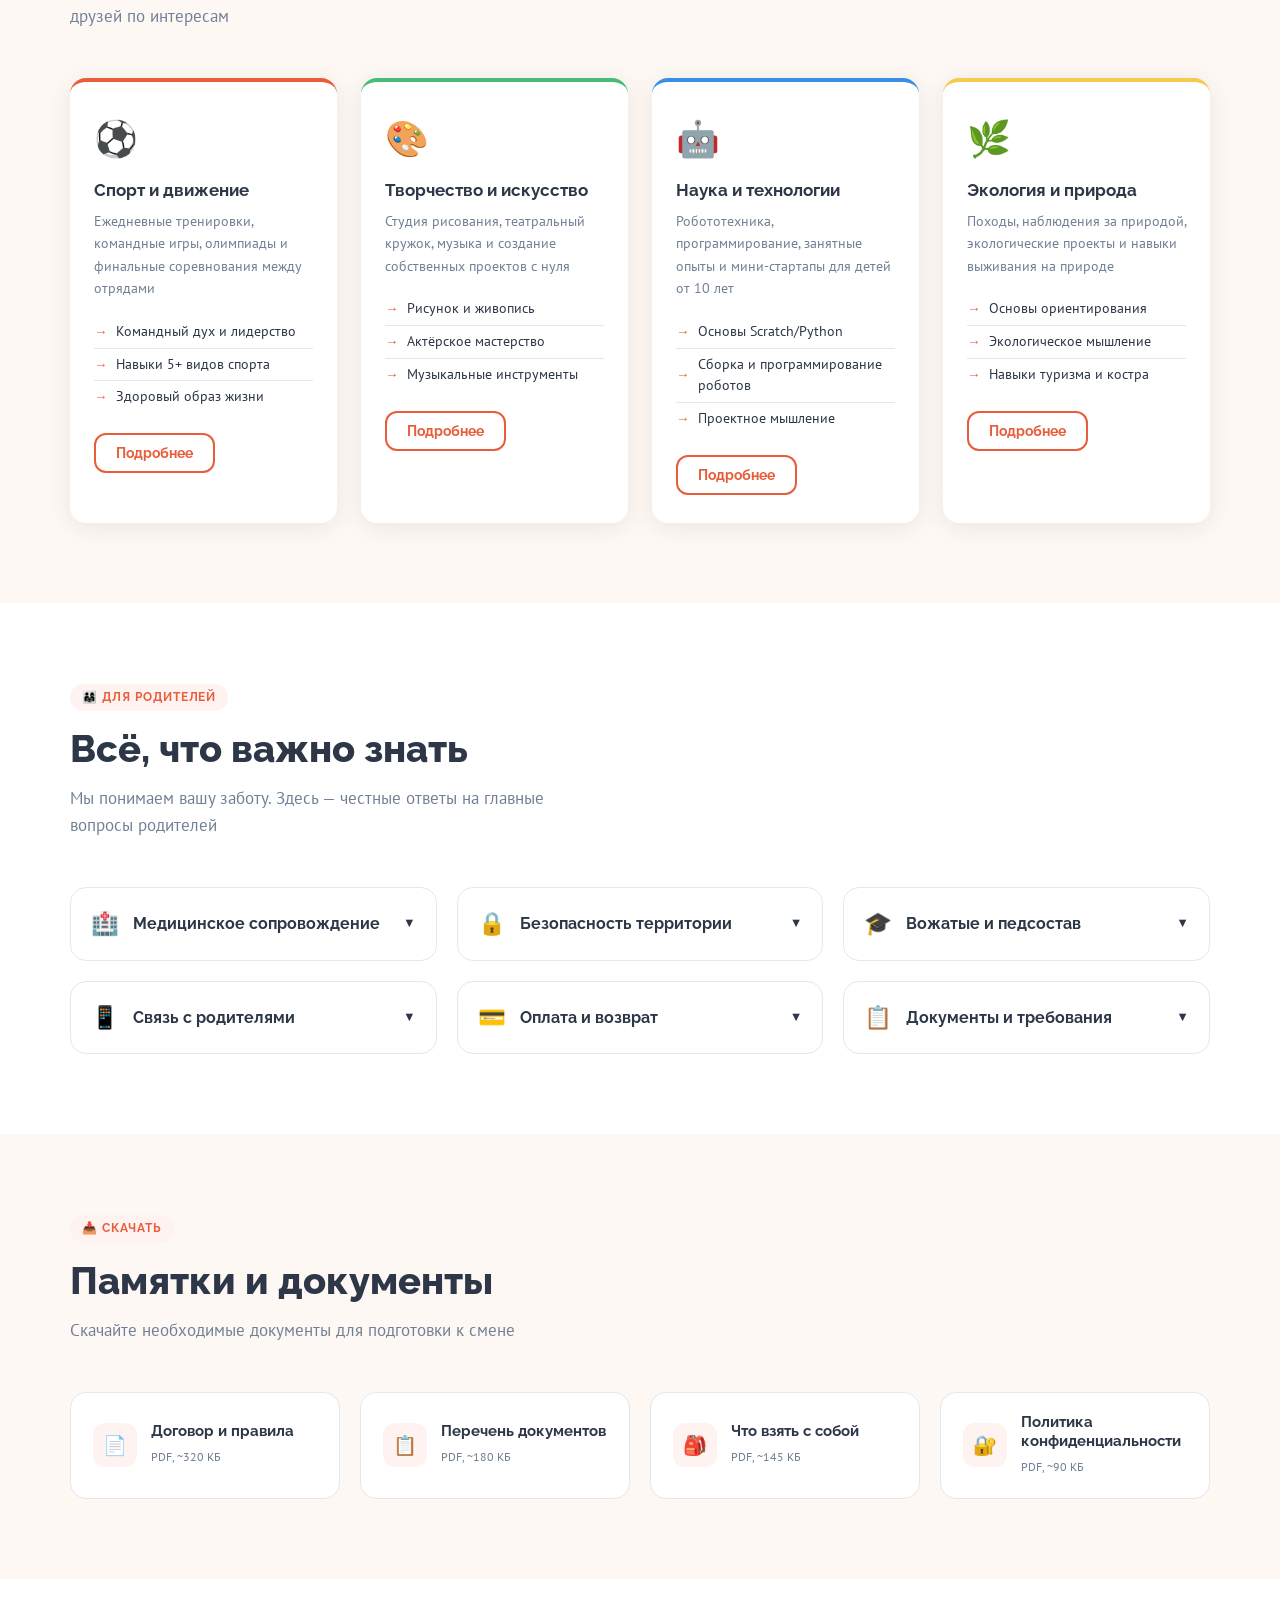
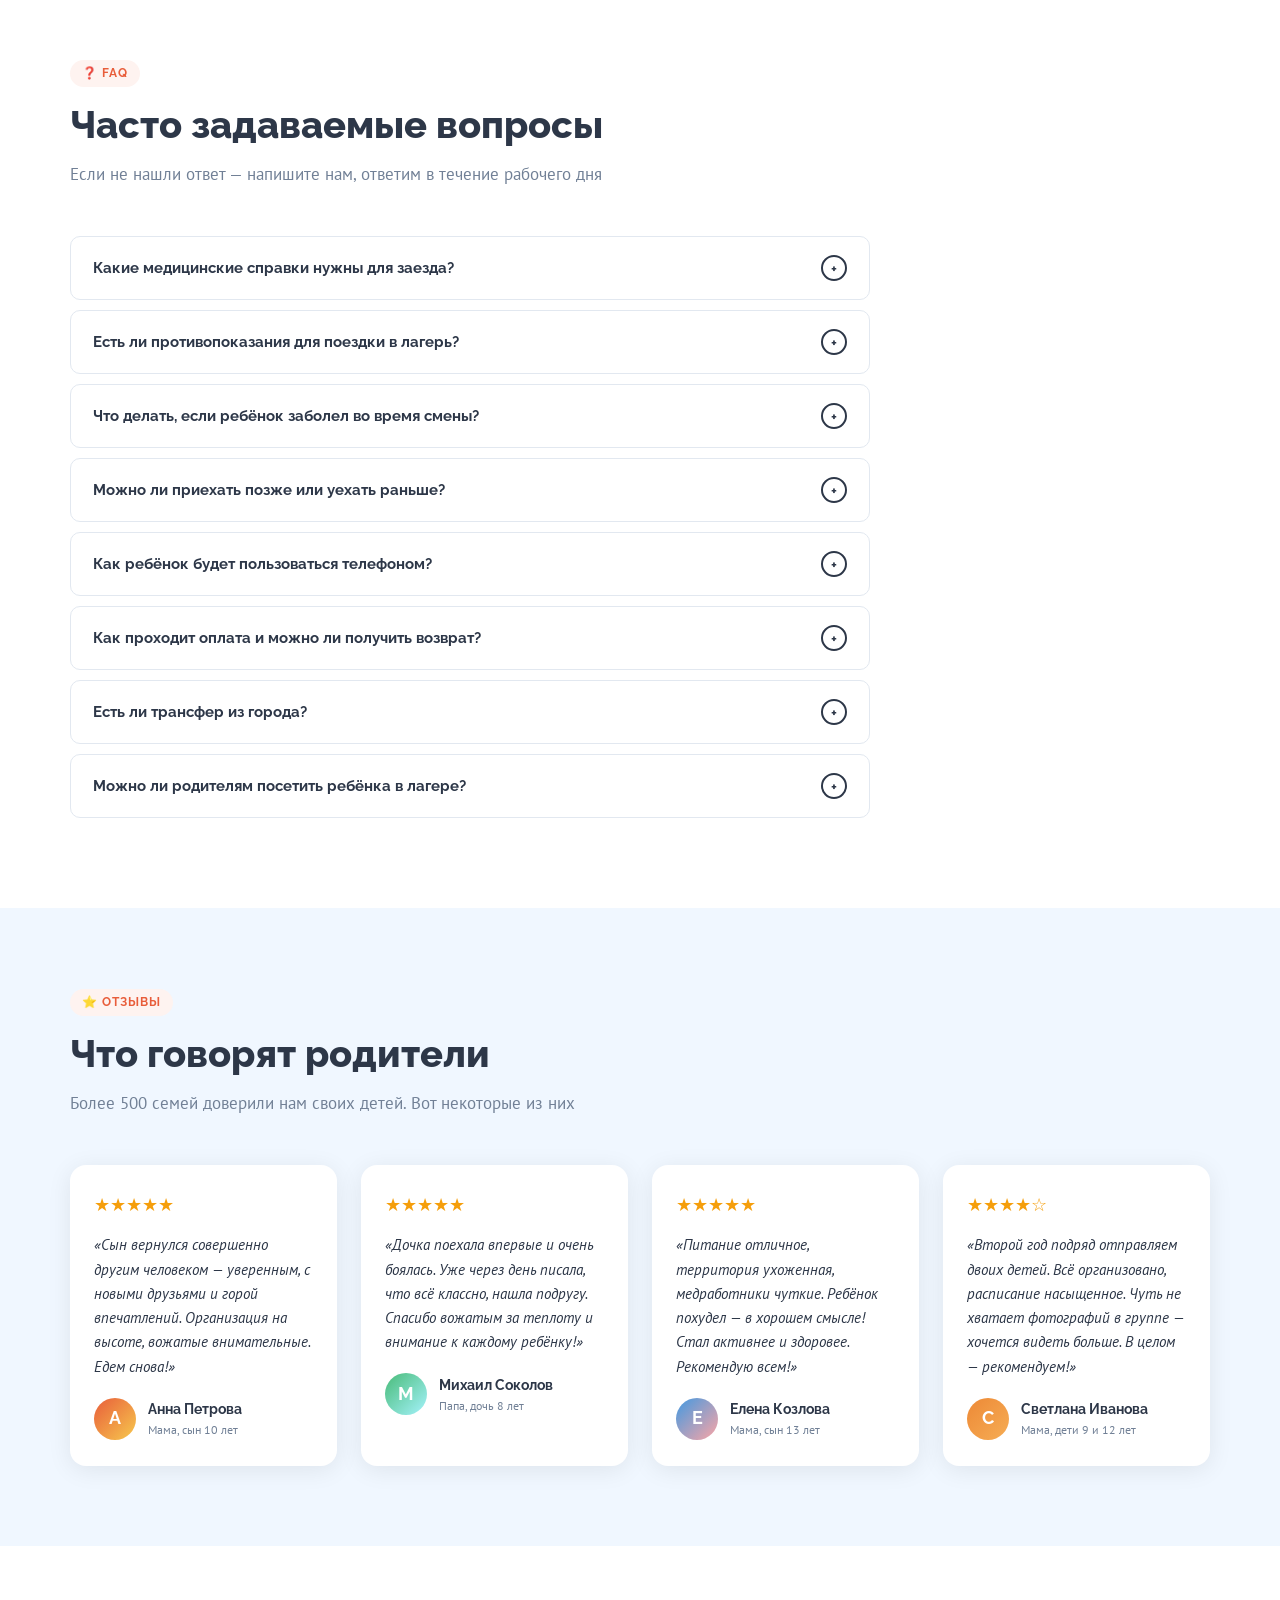
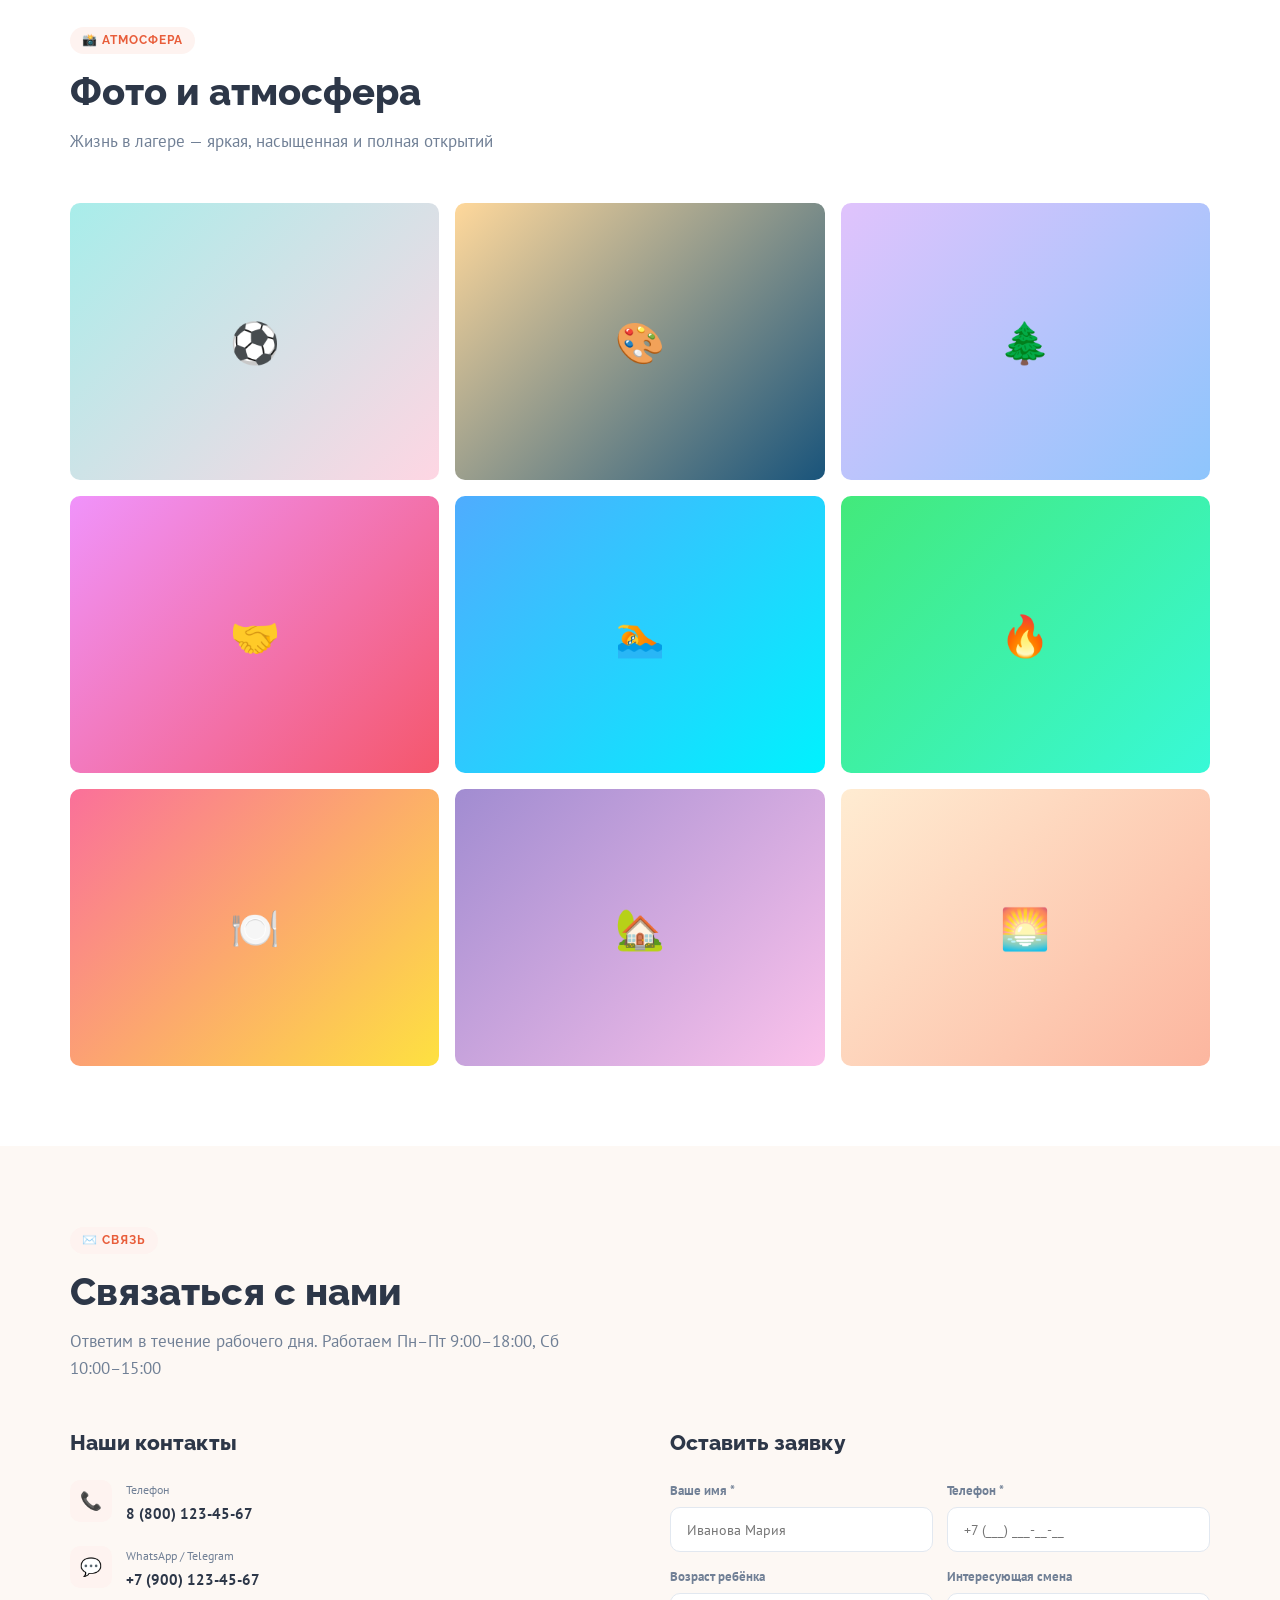
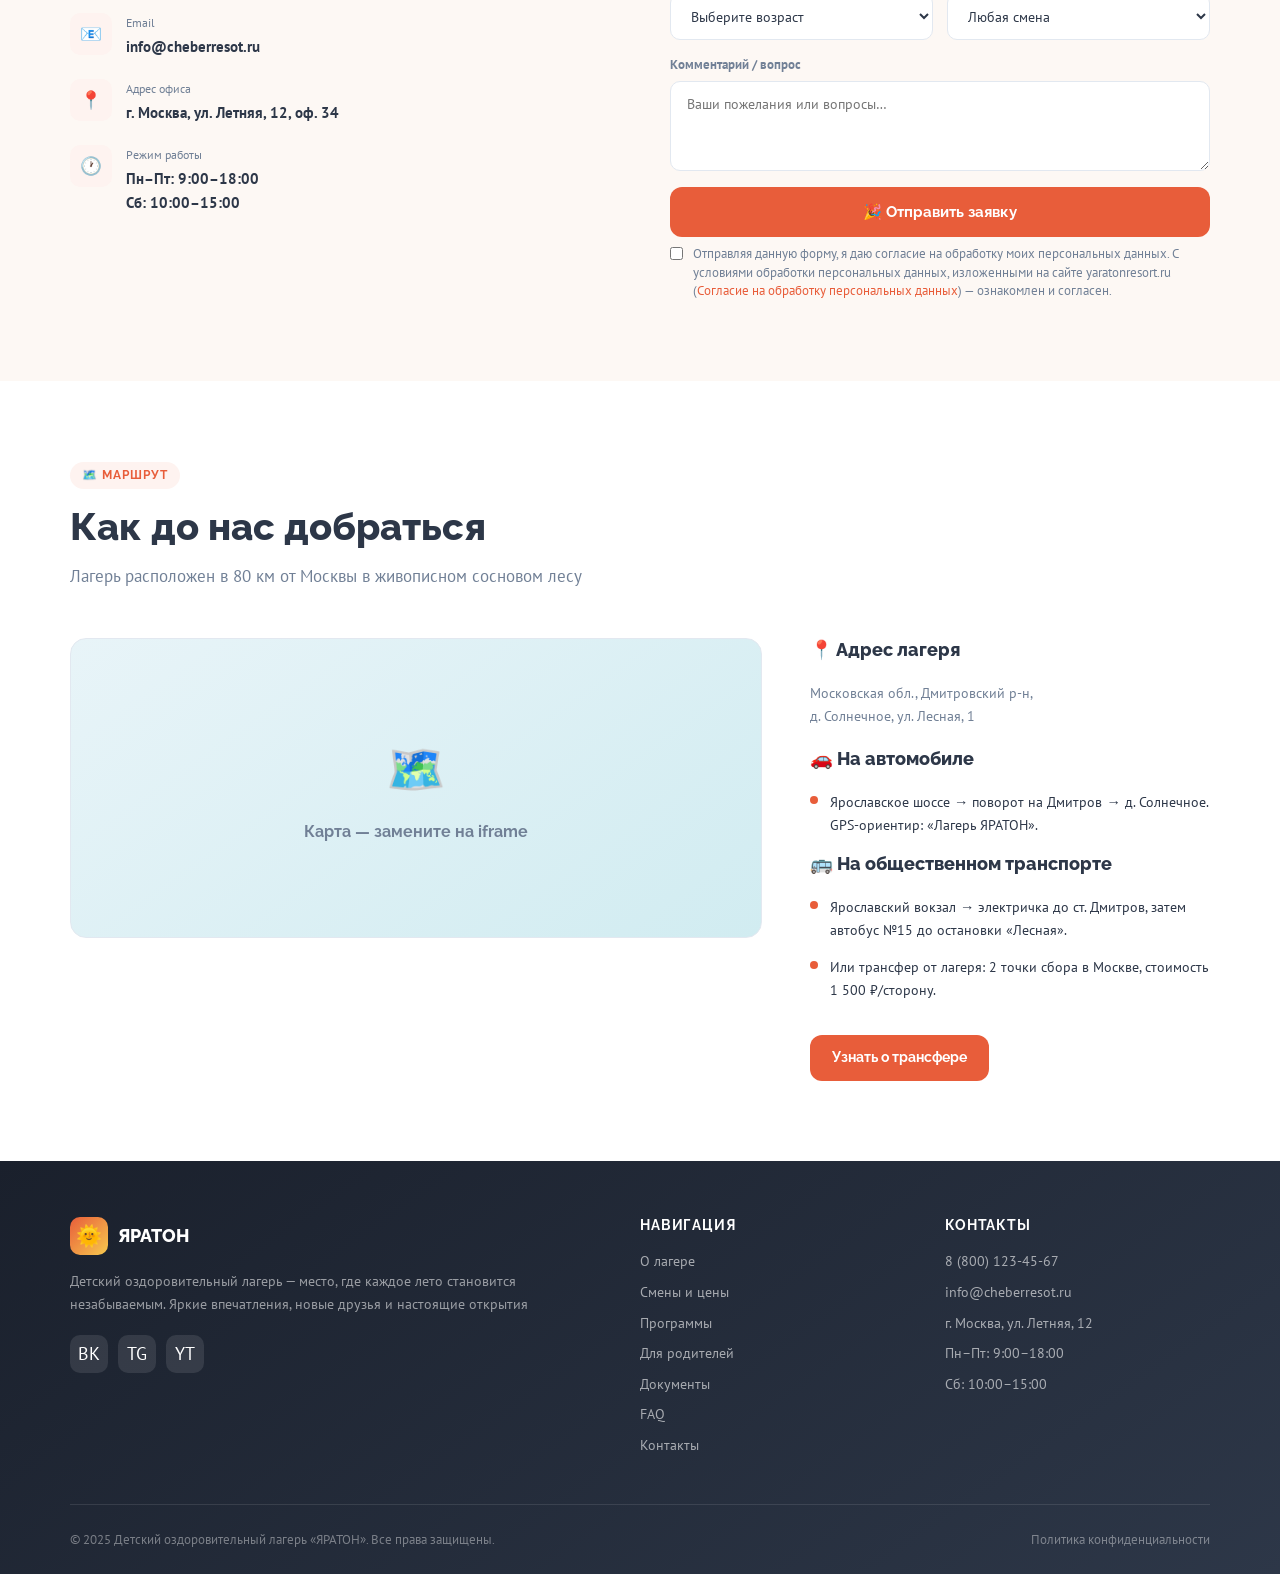
==== commit 2f4fbcbc: "Parrent guide and email upd" ====
--- a/camp-landing.html
+++ b/camp-landing.html
@@ -1524,7 +1524,7 @@
           <div class="contact-icon" aria-hidden="true">📧</div>
           <div>
             <div class="contact-label">Email</div>
-            <div class="contact-val"><a href="mailto:info@cheberresort.ru">info@cheberresort.ru</a></div>
+            <div class="contact-val"><a href="mailto:info@cheberresot.ru">info@cheberresot.ru</a></div>
           </div>
         </div>
 
@@ -1682,7 +1682,7 @@
         <h4>Контакты</h4>
         <!-- Редактируй контакты -->
         <a href="tel:+78001234567">8 (800) 123-45-67</a>
-        <a href="mailto:info@cheberresort.ru">info@cheberresort.ru</a>
+        <a href="mailto:info@cheberresot.ru">info@cheberresot.ru</a>
         <p>г. Москва, ул. Летняя, 12</p>
         <p>Пн–Пт: 9:00–18:00</p>
         <p>Сб: 10:00–15:00</p>
